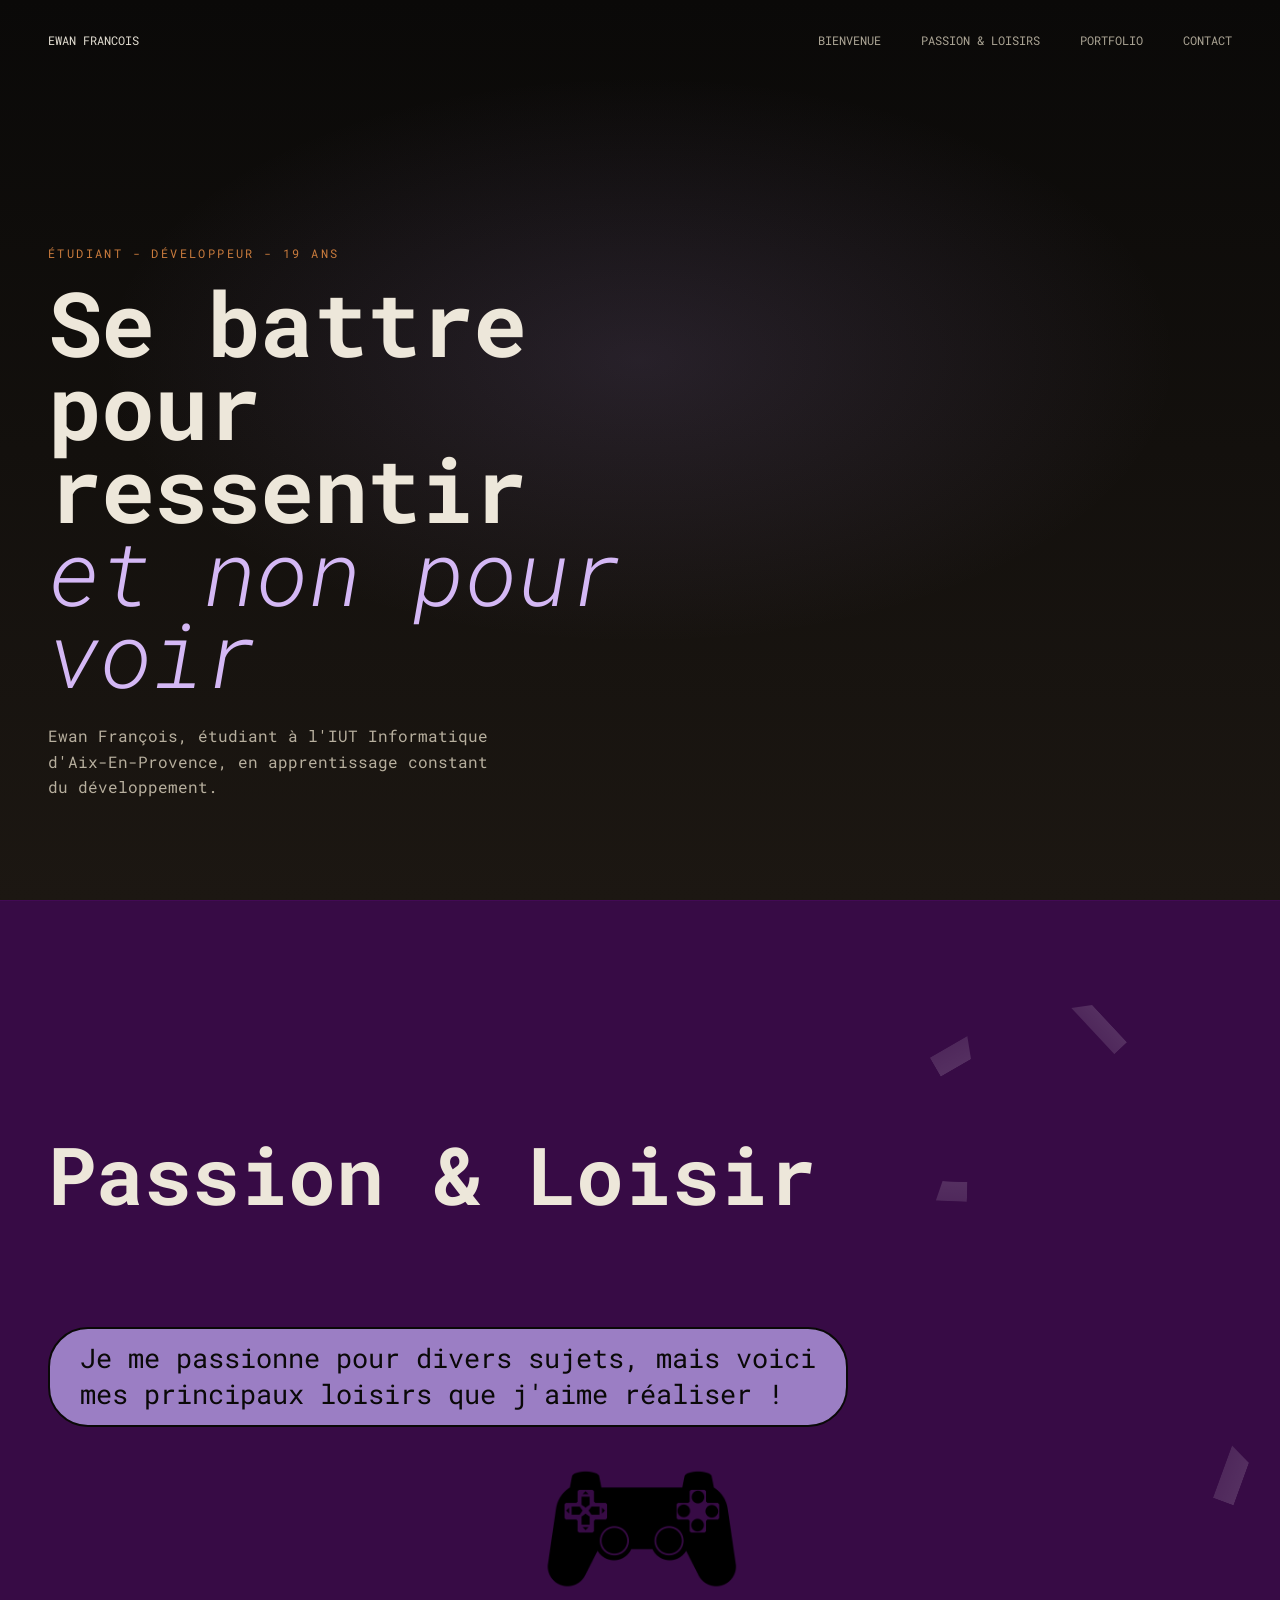
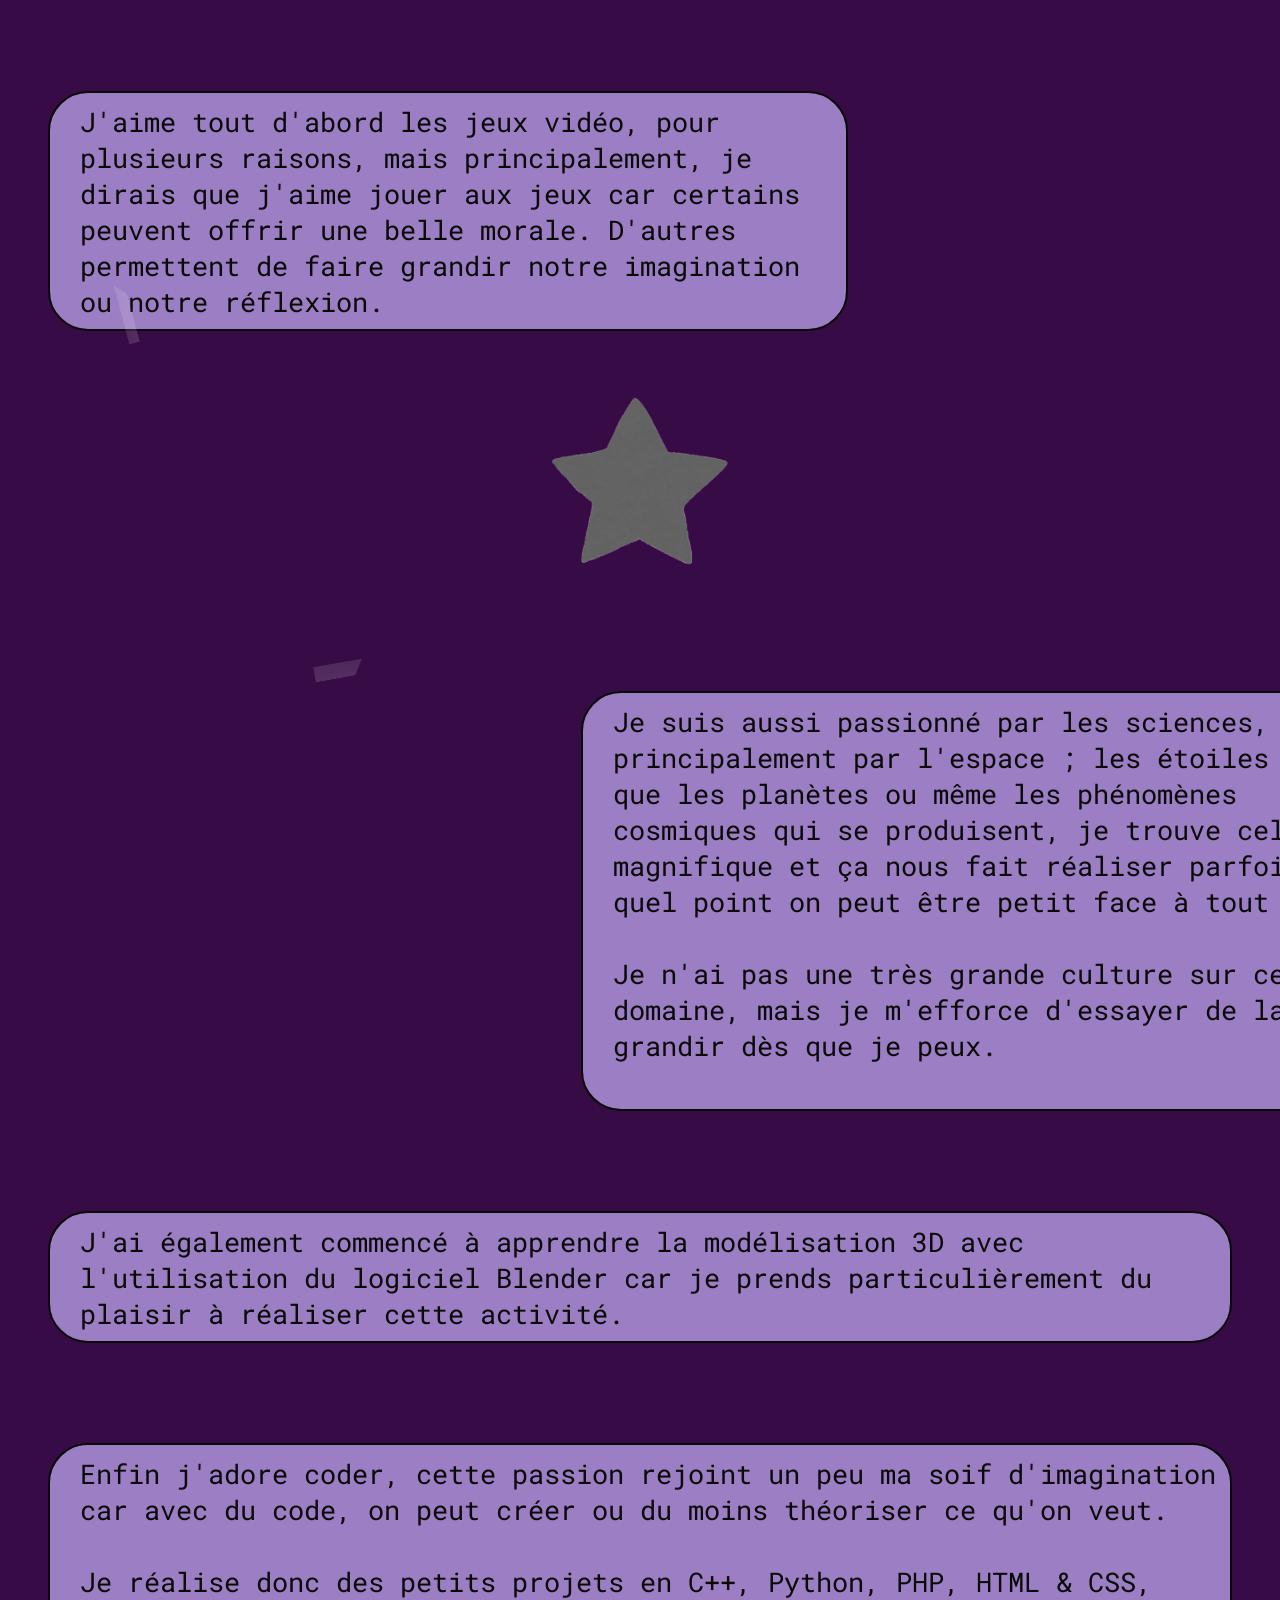
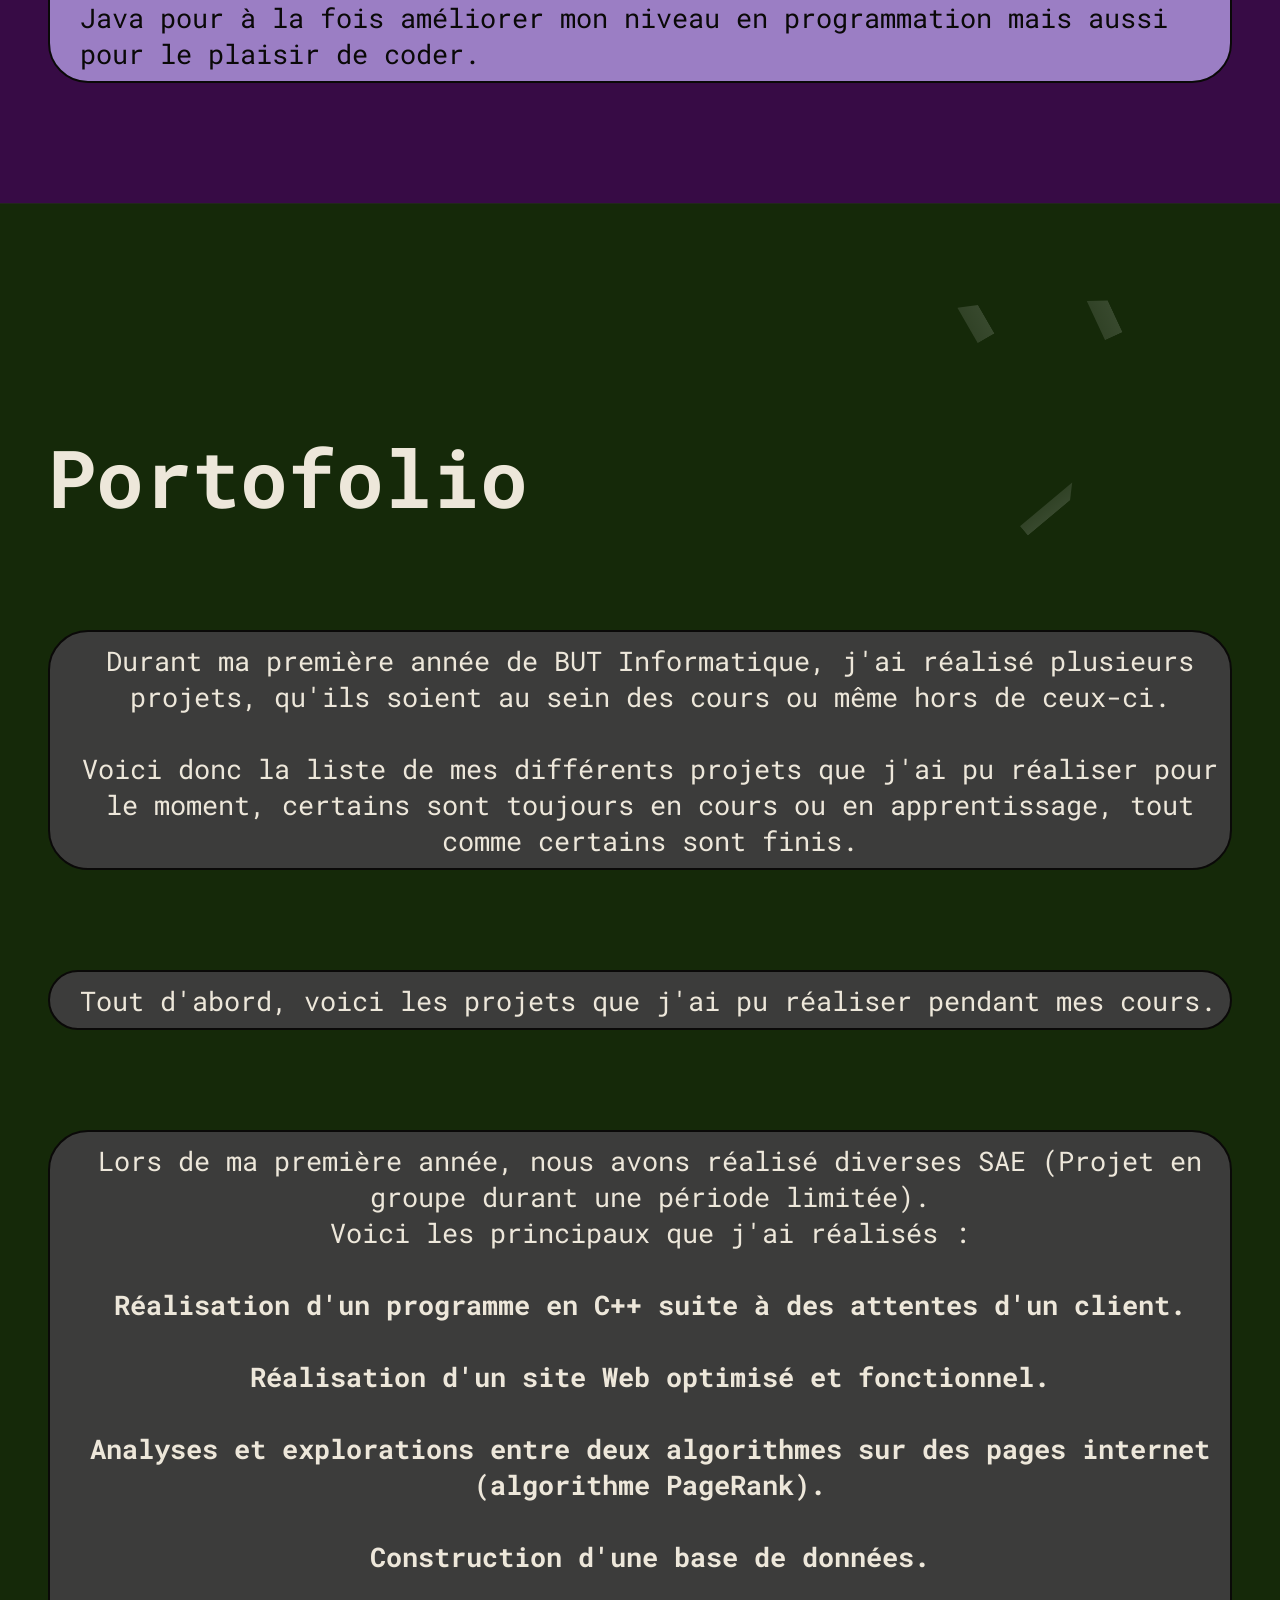
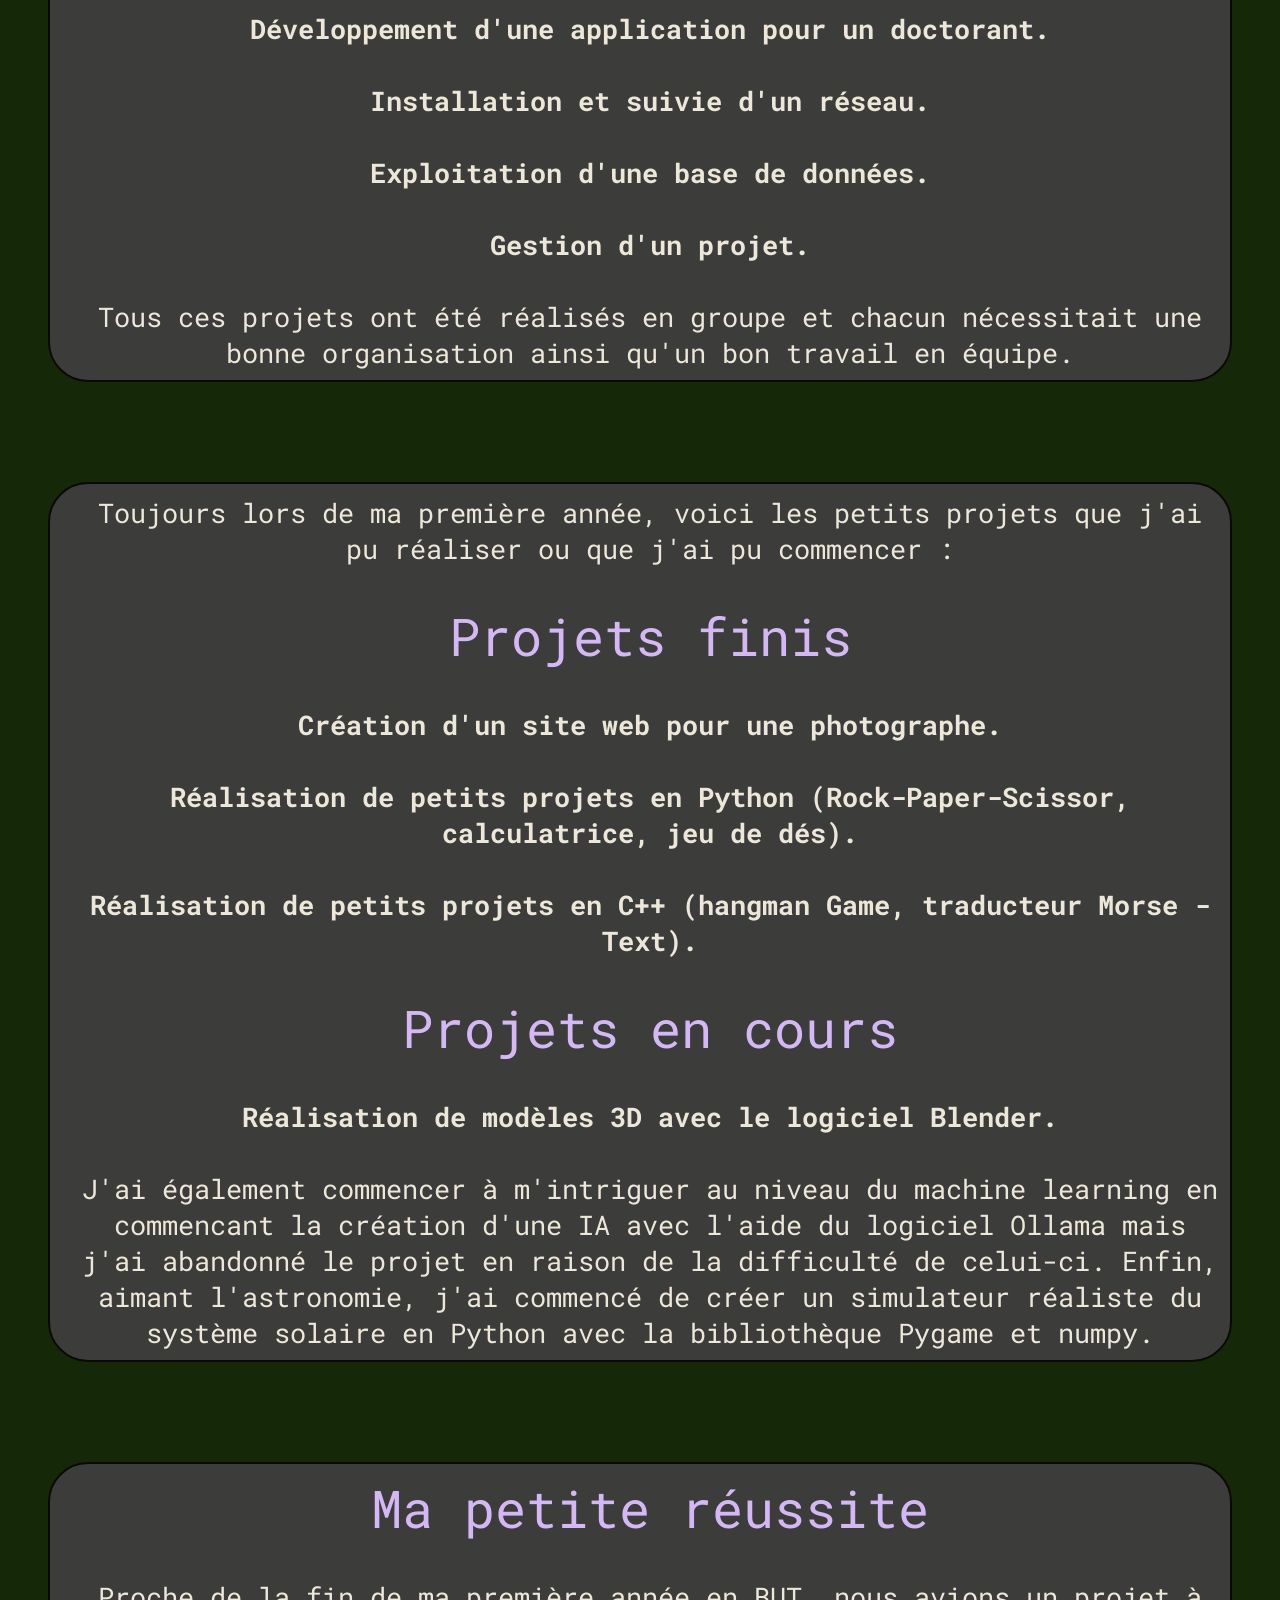
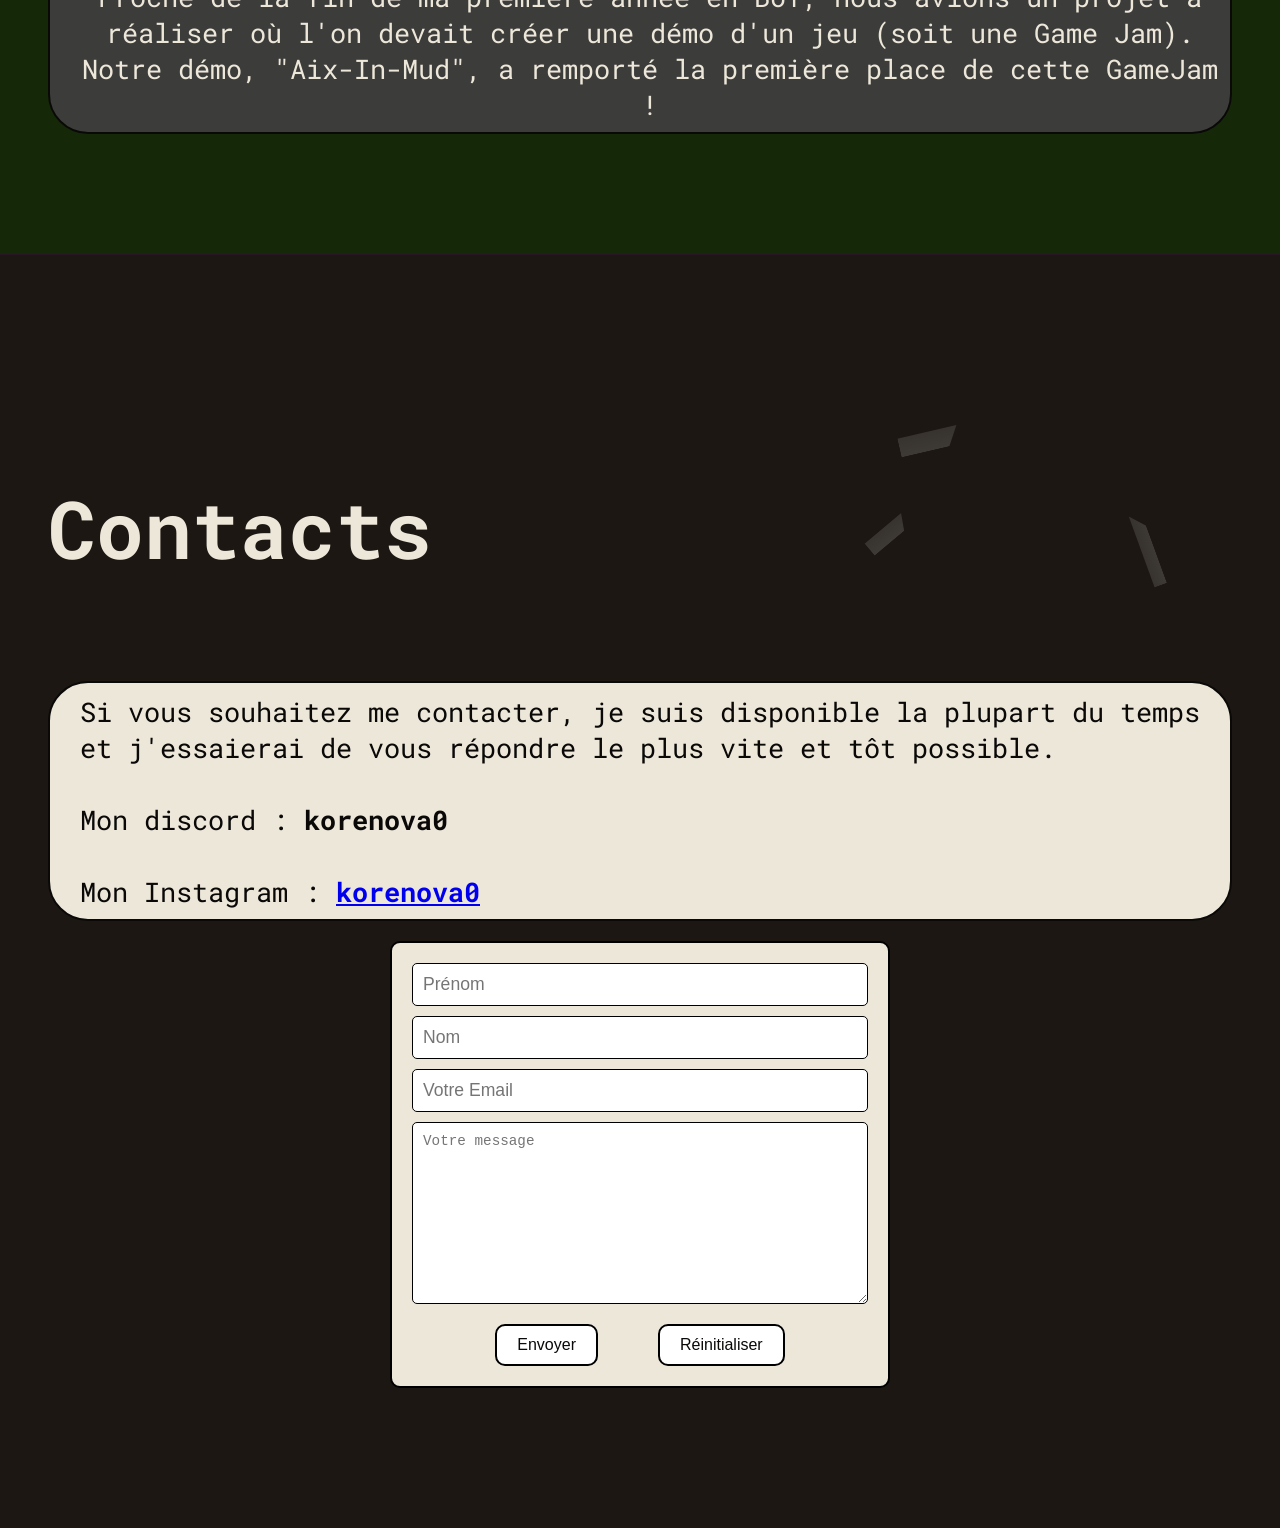
==== index.html @ 74111f4f "Revise project technologies and ongoing projects Updated project descriptions to include C++ and PHP" ====
<!DOCTYPE html>
<html lang="fr">
    <head>
        <title>Le Corbeau Pointu - Informaticien Ewan FRANCOIS</title>
        <meta charset="UTF-8">
        <meta name="viewport" content="width=device-width, initial-scale=1.0">
        <meta name="author" content="FRANCOIS Ewan">

        <meta name="description" content="Portfolio d'Ewan François, étudiant en BUT Informatique à l'IUT d'Aix-en-Provence.">
        <meta name="keywords" content="Ewan François, Corbeau Pointu, développeur, informaticien, portfolio, BUT Informatique, Aix-en-Provence">

        <meta property="og:title" content="Le Corbeau Pointu - Ewan François, Informaticien">
        <meta property="og:description" content="Portfolio d'Ewan François, étudiant développeur en BUT Informatique.">
        <meta property="og:type" content="website">
        <meta property="og:url" content="https://ewanfrancois.github.io/Le-Corbeau-Pointu-informaticien/">
        
        <link rel="stylesheet" href="./css/style.css">
        <script src="./js/script.js" defer></script>
        <link rel="preconnect" href="https://fonts.googleapis.com">
        <link rel="preconnect" href="https://fonts.gstatic.com" crossorigin>
        <link href="https://fonts.googleapis.com/css2?family=Roboto+Mono:ital,wght@0,100..700;1,100..700&display=swap" rel="stylesheet">
        <link rel="icon" type="image/png" sizes="96x96" href="IMAGES/logo.png">
    </head>
    <body>
        <nav>
            <span class="nom">Ewan Francois</span>
            
            <ul>
                <li><a href="#Bienvenue">Bienvenue</a></li>
                <li><a href="#Passion">Passion &amp; Loisirs</a></li>
                <li><a href="#Portofolio">Portfolio</a></li>
                <li><a href="#Contact">Contact</a></li>
            </ul>
        </nav>

        <div id="Bienvenue"></div>
        
        <section class="presentation">
            
            <p class="prenom-presentation">
                Étudiant - Développeur - 19 ans
            </p>

            <h1 class="display">Se battre pour ressentir <br><em>et non pour voir</em><br></h1>
            
            <p class="prenom-presentation-sub">
                Ewan François, étudiant à l'IUT Informatique d'Aix-En-Provence, en apprentissage constant du développement.
            </p>

        </section>

        <section class="section-passion">
            <div id="Passion"></div>

            <h1 class="sous-titre"> Passion & Loisir </h1>

            <div class="shard-v2 s1"></div>
            <div class="shard-v2 s2"></div>
            <div class="shard-v2 s3"></div>
            <div class="shard-v2 s4"></div>

            <div>
                <div class="blocText b1">
                    <div class="zone-text">
                        <p>
                            Je me passionne pour divers sujets, mais voici mes principaux loisirs que j'aime réaliser !
                        </p>
                    </div>
                </div>

                <img src="IMAGES/IMAGE-MANETTE-PASSION.png" alt="Manette" class="image i1">

                <div class="blocText b2">
                    <div class="zone-text">
                        <p>
                            J'aime tout d'abord les jeux vidéo, pour plusieurs raisons, mais principalement, je dirais que j'aime jouer aux jeux car certains peuvent offrir une belle morale.
                    
                            D'autres permettent de faire grandir notre imagination ou notre réflexion.
                        </p>
                    </div>
                </div>

                <div class="shard-v2 s5"></div>

                <img src="IMAGES/IMAGE-PASSION-LOISIR.png" alt="Star" class="image i2">

                <div class="shard-v2 s6"></div>

                <div class="blocText b3">
                    <div class="zone-text">
                        <p>
                            Je suis aussi passionné par les sciences, mais principalement par l'espace ; les étoiles ainsi que les planètes ou même les phénomènes cosmiques qui se produisent, je trouve cela magnifique et ça nous fait réaliser parfois à quel point on peut être petit face à tout cela.
                        
                            <br><br>

                            Je n'ai pas une très grande culture sur ce domaine, mais je m'efforce d'essayer de la grandir dès que je peux.
                        </p>
                    </div>
                </div>

                <div class="blocText b4">
                    <div class="zone-text">
                        <p>
                            J'ai également commencé à apprendre la modélisation 3D avec l'utilisation du logiciel Blender car je prends particulièrement du plaisir à réaliser cette activité.
                        </p>
                    </div>
                </div>

                <div class="blocText b5">
                    <div class="zone-text">
                        <p>
                            Enfin j'adore coder, cette passion rejoint un peu ma soif d'imagination car avec du code, on peut créer ou du moins théoriser ce qu'on veut. 
                        
                            <br><br>

                            Je réalise donc des petits projets en C++, Python, PHP, HTML & CSS, Java pour à la fois améliorer mon niveau en programmation mais aussi pour le plaisir de coder.
                        </p>
                    </div>
                </div>

            </div>

        </section> 
        
        <section class="section-portofolio">

            <div id="Portofolio"></div>
            <h1 class="sous-titre"> Portofolio </h1>

             <div class="shard-v2 s7"></div>
             <div class="shard-v2 s8"></div>
             <div class="shard-v2 s9"></div>

             <div class="blocTextPortofolio b6">
                <div class="zone-text-portofolio">
                    <p>
                        Durant ma première année de BUT Informatique, j'ai réalisé plusieurs projets, qu'ils soient au sein des cours ou même hors de ceux-ci.

                        <br><br>

                        Voici donc la liste de mes différents projets que j'ai pu réaliser pour le moment, certains sont toujours en cours ou en apprentissage, tout comme certains sont finis.
                    </p>
                </div>
             </div>

             <div class="blocTextPortofolio b7">
                <div class="zone-text-portofolio">
                    <p>
                        Tout d'abord, voici les projets que j'ai pu réaliser pendant mes cours.
                    </p>
                </div>
             </div>

             <div class="blocTextPortofolio b8">
                <div class="zone-text-portofolio">
                    <p>
                        Lors de ma première année, nous avons réalisé diverses SAE (Projet en groupe durant une période limitée). <br> Voici les principaux que j'ai réalisés :
                
                        <br><br>

                        <span class="bold">Réalisation d'un programme en C++ suite à des attentes d'un client.</span>

                        <br><br>

                        <span class="bold">Réalisation d'un site Web optimisé et fonctionnel.</span>

                        <br><br>

                        <span class="bold">Analyses et explorations entre deux algorithmes sur des pages internet (algorithme PageRank).</span>

                        <br><br>

                        <span class="bold">Construction d'une base de données.</span>

                        <br><br>

                        <span class="bold">Développement d'une application pour un doctorant.</span>

                        <br><br>

                        <span class="bold">Installation et suivie d'un réseau.</span>

                        <br><br>

                        <span class="bold">Exploitation d'une base de données.</span>

                        <br><br>

                        <span class="bold">Gestion d'un projet.</span>

                        <br><br>

                    
                        Tous ces projets ont été réalisés en groupe et chacun nécessitait une bonne organisation ainsi qu'un bon travail en équipe.
                    </p>
                </div>
             </div>

             <div class="blocTextPortofolio b9">
                <div class="zone-text-portofolio">
                    <p>
                        Toujours lors de ma première année, voici les petits projets que j'ai pu réaliser ou que j'ai pu commencer :
                    
                    
                        <br><br>

                        <span class="zone-mini-titre">Projets finis</span>
                        
                        <br><br>

                        <span class="bold">Création d'un site web pour une photographe.</span>

                        <br><br>

                        <span class="bold">Réalisation de petits projets en Python (Rock-Paper-Scissor, calculatrice, jeu de dés).</span>

                        <br><br>

                        <span class="bold">Réalisation de petits projets en C++ (hangman Game, traducteur Morse - Text).</span>

                        <br><br>
                        

                        <span class="zone-mini-titre">Projets en cours</span>
                    
                        <br><br>

                        <span class="bold">Réalisation de modèles 3D avec le logiciel Blender.</span>

                        <br><br>

                        J'ai également commencer à m'intriguer au niveau du machine learning en commencant la création d'une IA avec l'aide du logiciel Ollama mais j'ai abandonné le projet en raison de la 
                        difficulté de celui-ci.

                        Enfin, aimant l'astronomie, j'ai commencé de créer un simulateur réaliste du système solaire en Python avec la bibliothèque Pygame et numpy.
                    </p>
                </div>
            </div>

            <div class="blocTextPortofolio b10">
                <div class="zone-text-portofolio">
                    <p>
                        <span class="zone-mini-titre">Ma petite réussite</span>

                        <br><br>

                        Proche de la fin de ma première année en BUT, nous avions un projet à réaliser où l'on devait créer une démo d'un jeu (soit une Game Jam).
                        
                        <br>

                        Notre démo, "Aix-In-Mud", a remporté la première place de cette GameJam !
                        
                    </p>
                    </div>
                </div>

        </section>

        <section class="section-contact">
            
            <div id="Contact"></div>

            <h1 class="sous-titre"> Contacts </h1>
            
            <div class="shard-v2 s10"></div>
            <div class="shard-v2 s11"></div>
            <div class="shard-v2 s12"></div>

            <div class="blocTextContact">
                <div class="zone-text">
                    <p>
                        Si vous souhaitez me contacter, je suis disponible la plupart du temps et j'essaierai de vous répondre le plus vite et tôt possible.

                        <br><br>

                        Mon discord : <span class="bold linkDS">korenova0</span>

                        <br><br>

                        Mon Instagram : <span class="bold"><a href="https://www.instagram.com/rolgndar0/?hl=en" target="_blank" class="linkIG">korenova0</a></span>
                    </p>
                </div>
            </div>

            <div class="formulaire">
                <form method="POST" action="https://formsubmit.co/ewan.francois299@gmail.com" class="contact-form">
                    <input type="text" name="prenom" placeholder="Prénom" class="contact-input" required>
                    <input type="text" name="nom" placeholder="Nom" class="contact-input" required>
                    <input type="email" name="email" placeholder="Votre Email" class="contact-input" required>
                    <textarea name="message" rows="10" cols="10" placeholder="Votre message" class="contact-input" required></textarea>
                
                    <div class="zone-bouton">
                        <button type="submit" class="bouton-formulaire">Envoyer</button>
                        <button type="reset" class="bouton-formulaire">Réinitialiser</button>
                    </div>
                </form>
            </div>

        </section>

    </body>
</html>
---- css/style.css ----
:root{
    --void: #0a0908;
    --stone: #1c1712;
    --stone-2: #251e17;
    --bone: #ede7da;
    --bone-dim: #b7af9e;
    --amethyst: #9b7ec4;
    --amethyst-glow: #d4b8f5;
    --ember: #c97b3d;
    --dark-gray: #3c3c3b; 
}

* {
    margin: 0;
    padding: 0;
    box-sizing: border-box;
}

html {
    scroll-behavior: smooth;
}

body {
    background: var(--void);
    color: var(--bone);
    font-family: 'Roboto Mono', monospace;
    overflow-x: hidden;
}

.grain {
    position: fixed;
    inset: 0;
    pointer-events: none;
    z-index: 50;
    opacity: 0.05;
    mix-blend-mode: overlay;
}

nav {
    position: fixed;
    top: 0;
    left: 0;
    right: 0;
    z-index: 40;
    display: flex;
    justify-content: center;
    align-items: center;
    padding: 32px 48px;
    font-family: 'Roboto Mono', monospace;
    font-size: 12px;
    letter-spacing: 0.18;
    text-transform: uppercase;
    color: var(--bone-dim);
    mix-blend-mode: difference;
}

nav .nom {
    color:var(--bone);
    margin-right: auto;
}

nav ul {
    list-style: none;
    display:flex; 
    gap: 40px;
}

nav a {
    display: inline-block;
    color: var(--bone-dim);
    text-decoration: none;
    transition: color 0.3s ease, transform 0.3s ease;
}

nav a:hover {
    color: var(--amethyst-glow);
    transform: scale(1.1);
}

/* --- PAGE ACCUEIL --- */

.presentation {
    position: relative;
    height: 100vh;
    display: flex;
    flex-direction: column;
    justify-content: flex-end;
    padding: 0 48px 100px;
    background: radial-gradient(ellipse 60% 45% at 50% 40%, rgba(155,126,196,0.16), transparent 70%), linear-gradient(180deg, var(--void) 0%, var(--stone) 100%);
    overflow:hidden;
}

.shard-v2 {
    position: absolute;
    background: linear-gradient(-88deg, rgba(255, 255, 255, 0.5), rgba(255, 255, 255, 0.05));
    clip-path: polygon(100% 50%, 78% 38%, 78% 100%, 100% 100%);
    
}

.shard-v2.s1 {
    width: 100px; 
    height: 70px;
    top: 80px;
    left: 70%;  
    opacity: 0.3; 
    transform: rotate(60deg);
    animation: rotation 25s infinite;
}

.shard-v2.s2 {
    width: 79px; 
    height: 102px;
    top: 80px;
    left: 80%;  
    opacity: 0.3; 
    transform: rotate(-43deg);
    animation: rotation 27s infinite;
}

.shard-v2.s3 {
    width: 90px; 
    height: 50px;
    top: 300px;
    left: 70%;  
    opacity: 0.3; 
    transform: rotate(-88deg);
    animation: rotation 29s infinite;
}

.shard-v2.s4 {
    width: 100px; 
    height: 90px;
    top: 500px;
    left: 90%;  
    opacity: 0.3; 
    transform: rotate(20deg);
    animation: rotation 30s infinite;
}

.shard-v2.s5 {
    width: 50px;
    height: 99px;
    top: 950px;
    right: 90%;
    opacity: 0.3;
    transform: rotate(-15deg);
    animation: rotation 30s infinite;
}

.shard-v2.s6 {
    width: 70px;
    height: 80px;
    top: 1300px;
    right: 70%;
    opacity: 0.3;
    transform: rotate(80deg);
    animation: rotation 30s infinite;
}

.shard-v2.s7 {
    width: 88px;
    height: 70px;
    top: 80px;
    left: 80%;
    opacity: 0.3;
    transform: rotate(-25deg);
    animation: rotation 30s infinite;
}

.shard-v2.s8 {
    width: 88px;
    height: 66px;
    top: 90px;
    left: 70%;
    opacity: 0.3;
    transform: rotate(-30deg);
    animation: rotation 20s infinite;
}

.shard-v2.s9 {
    width: 56px;
    height: 110px;
    top: 220px;
    left: 80%;
    opacity: 0.3;
    transform: rotate(50deg);
    animation: rotation 30s infinite;
}

.shard-v2.s10 {
    width: 87px;
    height: 98px;
    top: 100px;
    left: 70%;
    opacity: 0.3;
    transform: rotate(77deg);
    animation: rotation 30s infinite;
}

.shard-v2.s11 {
    width: 60px;
    height: 122px;
    top: 220px;
    left: 85%;
    opacity: 0.3;
    transform: rotate(-20deg);
    animation: rotation 30s infinite;
}

.shard-v2.s12 {
    width: 72px;
    height: 77px;
    top: 210px;
    left: 66%;
    opacity: 0.3;
    transform: rotate(50deg);
    animation: rotation 30s infinite;
}

.prenom-presentation {
    position: relative;
    z-index: 2;
    font-family: 'Roboto Mono', monospace;
    font-size:12px;
    letter-spacing: 0.2em;
    text-transform: uppercase;
    color: var(--ember);
    margin-bottom: 20px;
}

h1.display {
    position: relative;
    z-index: 2;
    font-size: clamp(56px, 8vw, 90px);
    line-height: 0.92;
    letter-spacing: -0.01em;
    color: var(--bone);
    max-width: 700px;
}

h1.display em {
    font-style: italic;
    font-weight: 300;
    color: var(--amethyst-glow);
}

h1.sous-titre {
    position: relative;
    z-index: 2;
    font-size:clamp(46px, 9vw, 80px);
    margin-top: 100px;
    color: var(--bone)
}

.prenom-presentation-sub {
    position: relative;
    z-index: 2;
    margin-top: 28px;
    max-width: 440px;
    font-size: 16px;
    line-height: 1.6;
    color: var(--bone-dim);
}

.section-passion {
    position: relative;
    padding: 120px 48px;
    background: var(--stone);
    background: rgba(188, 19, 255, 0.247);
    border-top: 1px solid rgba(188, 19, 255, 0.08);
    overflow: hidden;
}

.section-portofolio {
    position: relative;
    padding: 120px 48px;
    background: var(--stone);
    background: rgba(53, 137, 14, 0.247);
    border-top: 1px solid rgba(188, 19, 255, 0.08);
    overflow: hidden;
}

.section-contact {
    position: relative;
    padding: 120px 48px;
    background: var(--stone);
    border-top: 1px solid rgba(188, 19, 255, 0.08);
    overflow: hidden;
}

.blocTextPortofolio {
    margin-top: 100px;
    background-color: var(--dark-gray);
    border-radius: 40px;
    border: 2px solid var(--void);
    opacity: 0;
    transition: 1s ease;
}

.blocTextContact {
    margin-top: 100px;
    background-color: var(--bone);
    border-radius: 40px;
    border: 2px solid var(--void);
    opacity: 0;
    transition: 1s ease;
}


.blocText {
    margin-top: 100px;
    background-color: var(--amethyst);
    border-radius: 40px;
    border: 2px solid var(--void);
    opacity: 0;
    transition: 1s ease;
}

.blocText.b1 {
    margin-top: 100px;
    width: 800px;
    height: 100px;
    background-color: var(--amethyst);
    border-radius: 40px;
    border: 2px solid var(--void);
    opacity: 0;
    transition: 1s ease;
}

.blocText.b2 {
    margin-top: 100px;
    width: 800px;
    height: 240px;
    background-color: var(--amethyst);
    border-radius: 40px;
    border: 2px solid var(--void);
    opacity: 0;
    transition: 1s ease;
}

.blocText.b3 {
    position: relative;
    margin-top: 100px;
    width: 800px;
    height: 420px;
    left: 45%;
}

.blocText.b6 {
    position: relative;
    align-items: center;
    justify-content: center;
}

.zone-text {
    display: flex;
    align-items: center;
    justify-content: center;
    padding-top: 10px;
    padding-bottom: 10px;
    padding-right: 10px;
    padding-left: 30px;
    font-size: 1.7em;
    color: var(--void);
}

.zone-mini-titre {
    font-size: 1.9em;
    color: var(--amethyst-glow)
}

.zone-text-portofolio {
    display: flex;
    align-items: center;
    text-align: center;
    padding-top: 10px;
    padding-bottom: 10px;
    padding-right: 10px;
    padding-left: 30px;
    font-size: 1.7em;
    color: var(--bone);
}

.image {
    opacity: 0;
    transition: 1s ease;
}

.image.i1 {
    display: block;
    width: 220px;
    height: auto;
    margin: 40px auto;
    opacity: 0;
    transition: 1s ease;
}

.image.i2 {
    display: block;
    width: 220px;
    height: auto;
    margin: 40px auto;
    opacity: 0;
    transition: 1s ease;
}

.bold {
    font-weight: bold;
}

/* FORMULAIRE */

.formulaire {
    display: flex;
    justify-content: center;
    margin-top: 20px;
}

.contact-form {
    background-color: var(--bone);
    display: flex;
    flex-direction: column;
    gap: 10px;
    width: 500px;
    border: 2px solid black;
    border-radius: 10px;
    padding: 20px;
    margin-bottom: 20px;
}

.contact-input {
    padding: 10px;
    border: 1px solid black;
    border-radius: 5px;
    font-size: 1.1em;
}

.zone-bouton {
    display: flex;
    justify-content: center;
    margin-top: 10px;
    gap: 60px;
}

.bouton-formulaire {
    background-color: white;
    color: var(--void);
    border: 2px solid black;
    border-radius: 10px;
    padding: 10px 20px;
    font-size: 1em;
    cursor: pointer;
    transition: background-color 0.3s ease, transform 0.3s ease;
}

.bouton-formulaire:hover {
    background-color: var(--bone-dim);
    color: black;
    transform: scale(1.1);
}

/* ANIMATIONS */

.blocText.show {
    opacity: 1;
}

.blocTextPortofolio.show {
    opacity: 1;
}

.blocTextContact.show {
    opacity: 1;
}

.image.show {
    opacity: 1;
}

/* --- PARTIE TEL --- */

@media (max-width: 768px) {

    nav {
        padding: 16px 20px;
        flex-direction: column;
        align-items: flex-start;
        gap: 12px;
    }

    nav ul {
        gap: 20px;
        flex-wrap: wrap;
    }

    .presentation {
        padding: 0 24px 60px;
    }

    .section-passion,
    .section-portofolio,
    .section-contact {
        padding: 80px 20px;
    }

    .blocText,
    .blocText.b1,
    .blocText.b2,
    .blocText.b3,
    .blocTextPortofolio,
    .blocTextContact {
        width: 90%;
        max-width: 100%;
        height: auto;    
        left: auto;
        margin: 60px auto 0;
    }

    .zone-text,
    .zone-text-portofolio {
        font-size: 1.1em; 
        padding: 20px;
    }

    .zone-mini-titre {
        font-size: 1.3em;
    }

    .image.i1,
    .image.i2 {
        position: static;
        width: 60%;
        height: auto;
        margin: 20px auto;
        right: auto;
        left: auto;
    }

    .shard-v2 {
        display: none;
    }

    .contact-form {
        width: 90%;
        max-width: 500px;
    }

    h1.sous-titre {
        margin-top: 60px;
        font-size: clamp(32px, 8vw, 50px);
    }
}

@media (max-width: 480px) {
    .zone-bouton {
        flex-direction: column;
        gap: 16px;
    }

    .bouton-formulaire {
        width: 100%;
    }
}

@keyframes rotation {
    0% {
        rotate: 0deg;
    }
    50% {
        rotate: 90deg;
    }
    75% {
        rotate: 180deg;
    }
    90% {
        rotate: 240deg;
    }
    100% {
        rotate: 360deg;
    }
}
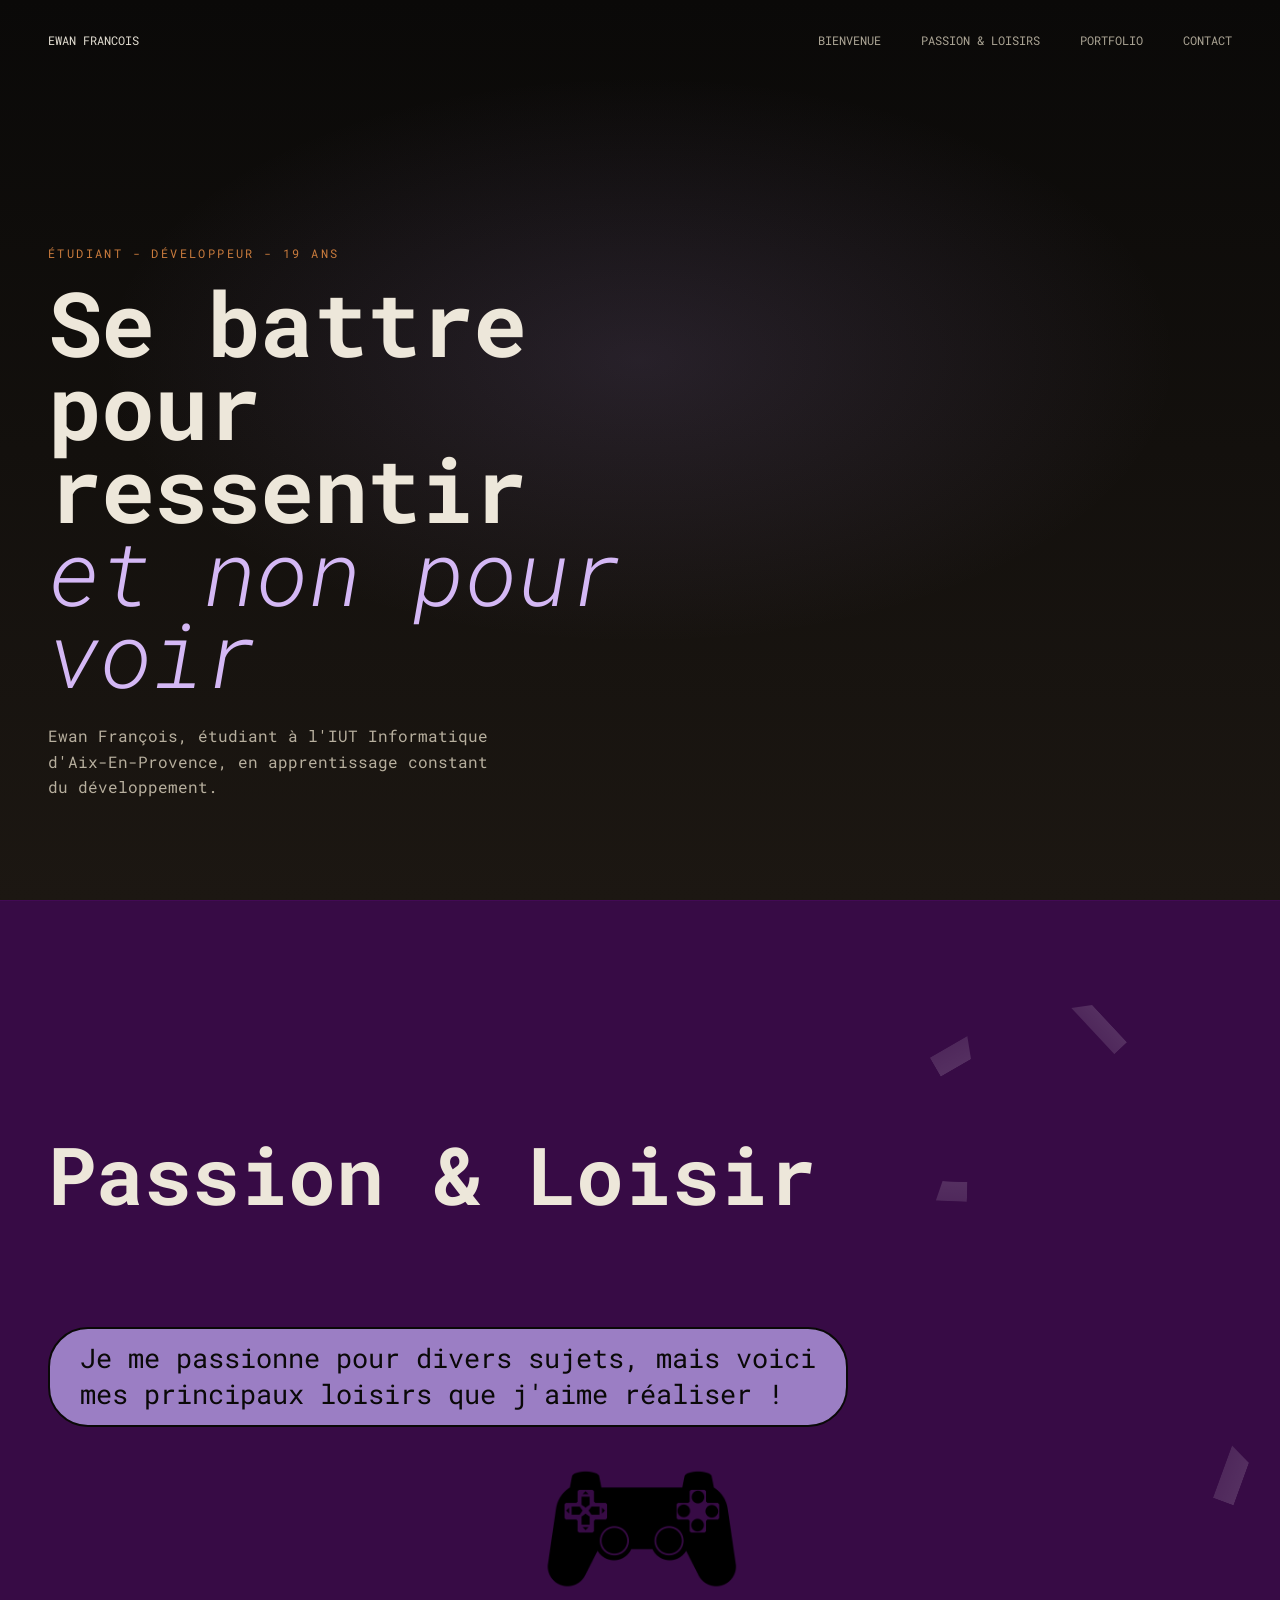
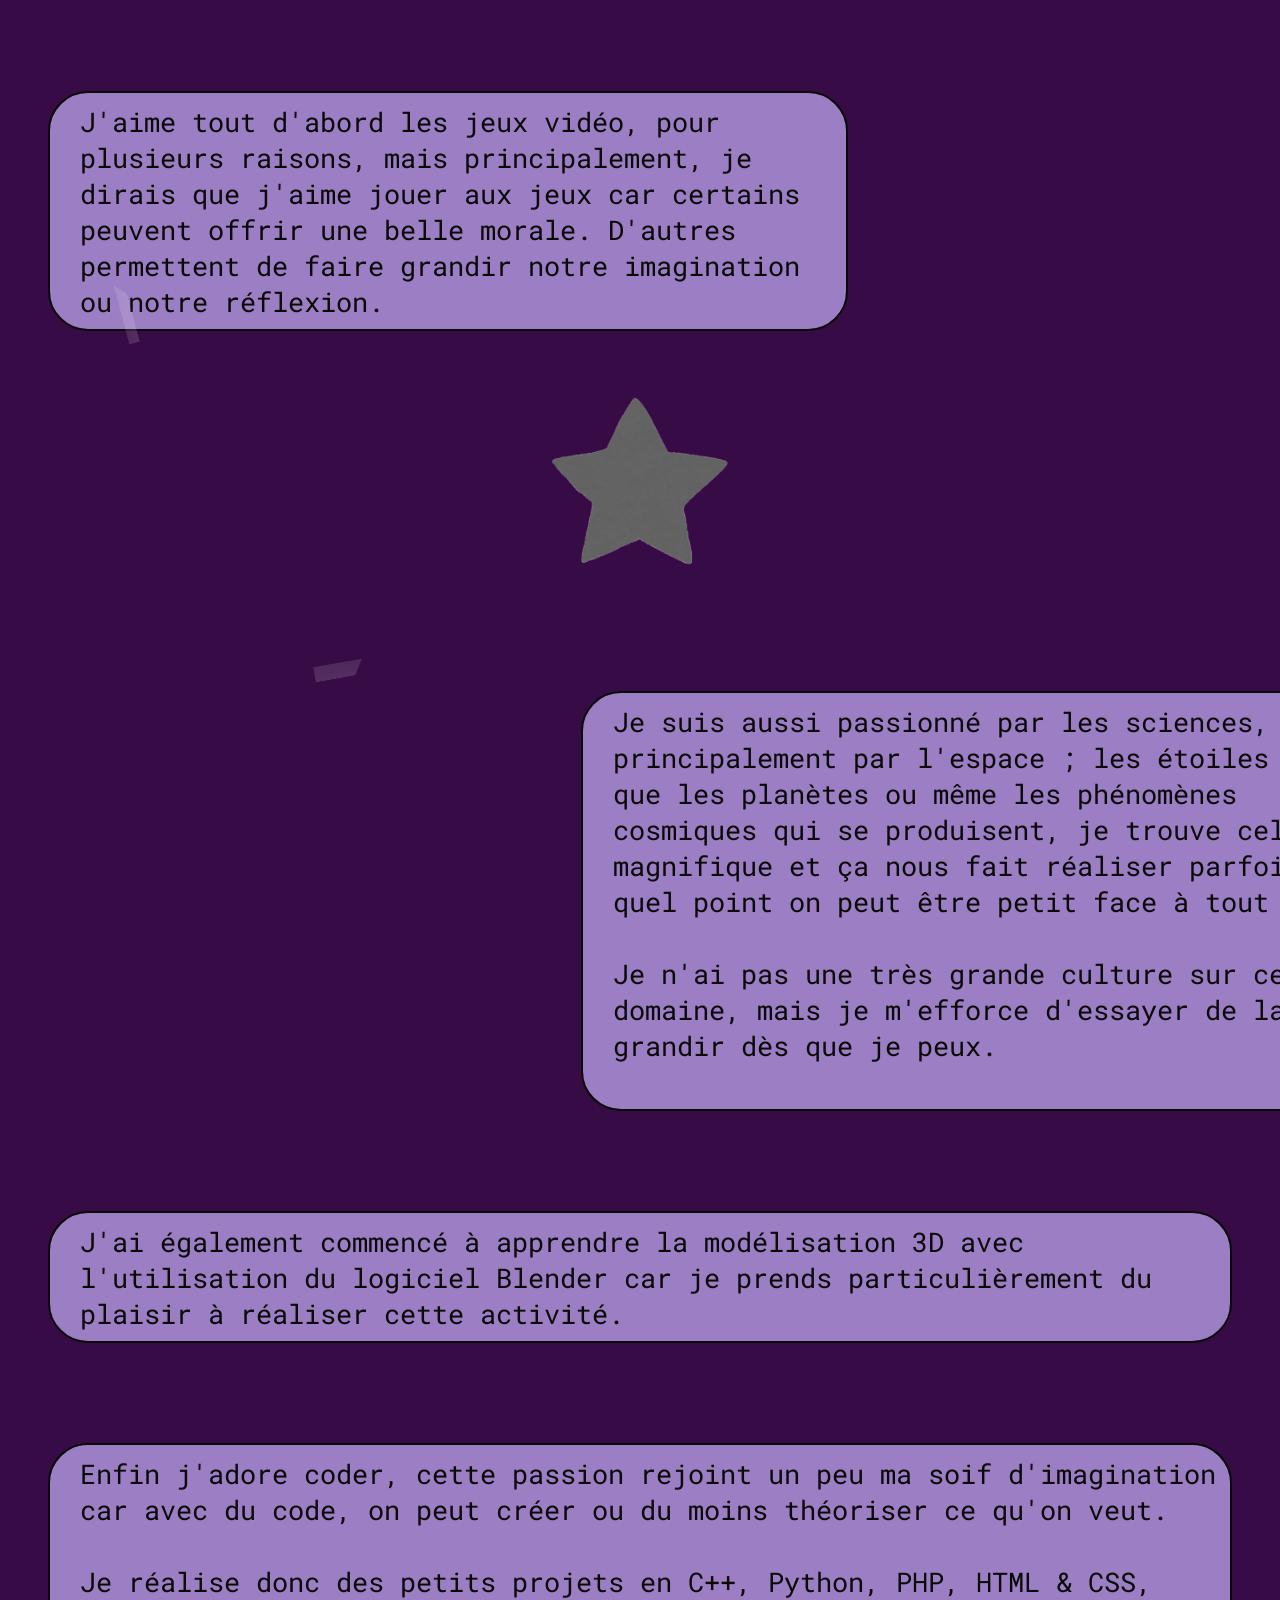
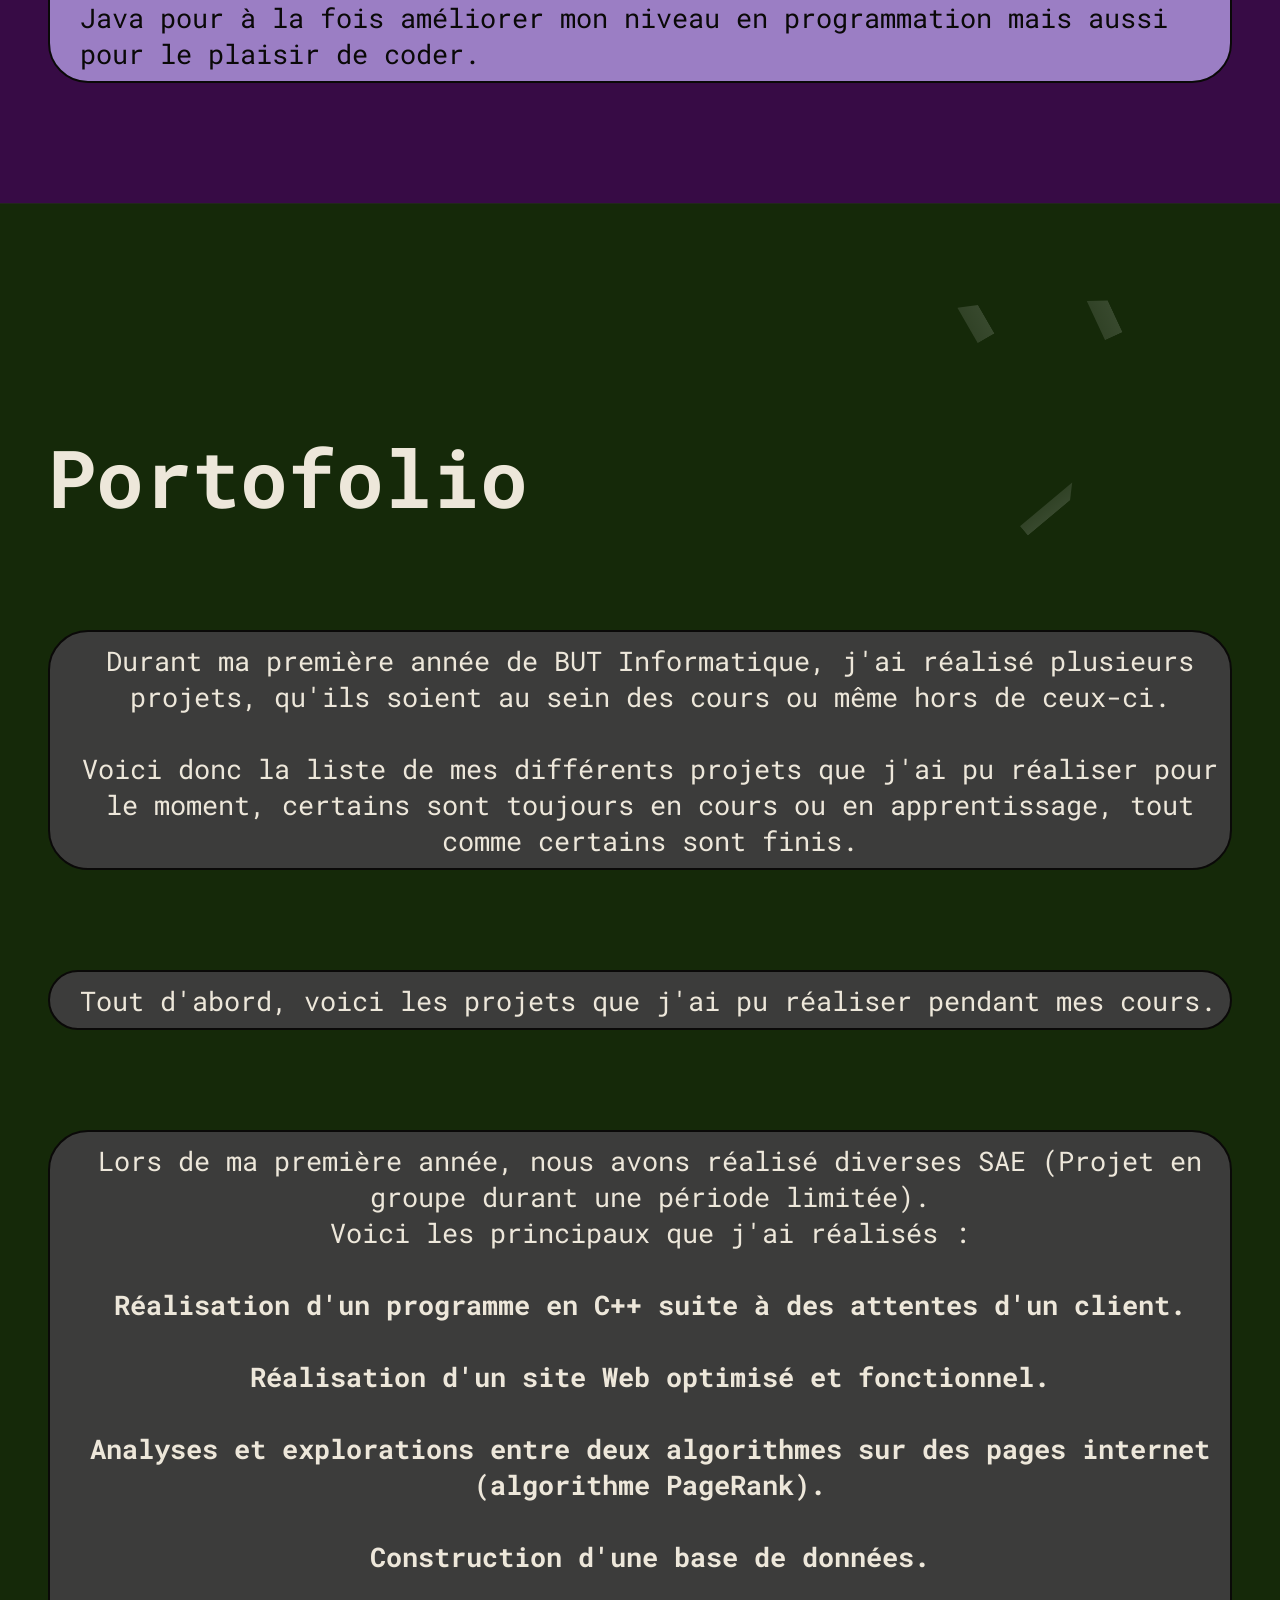
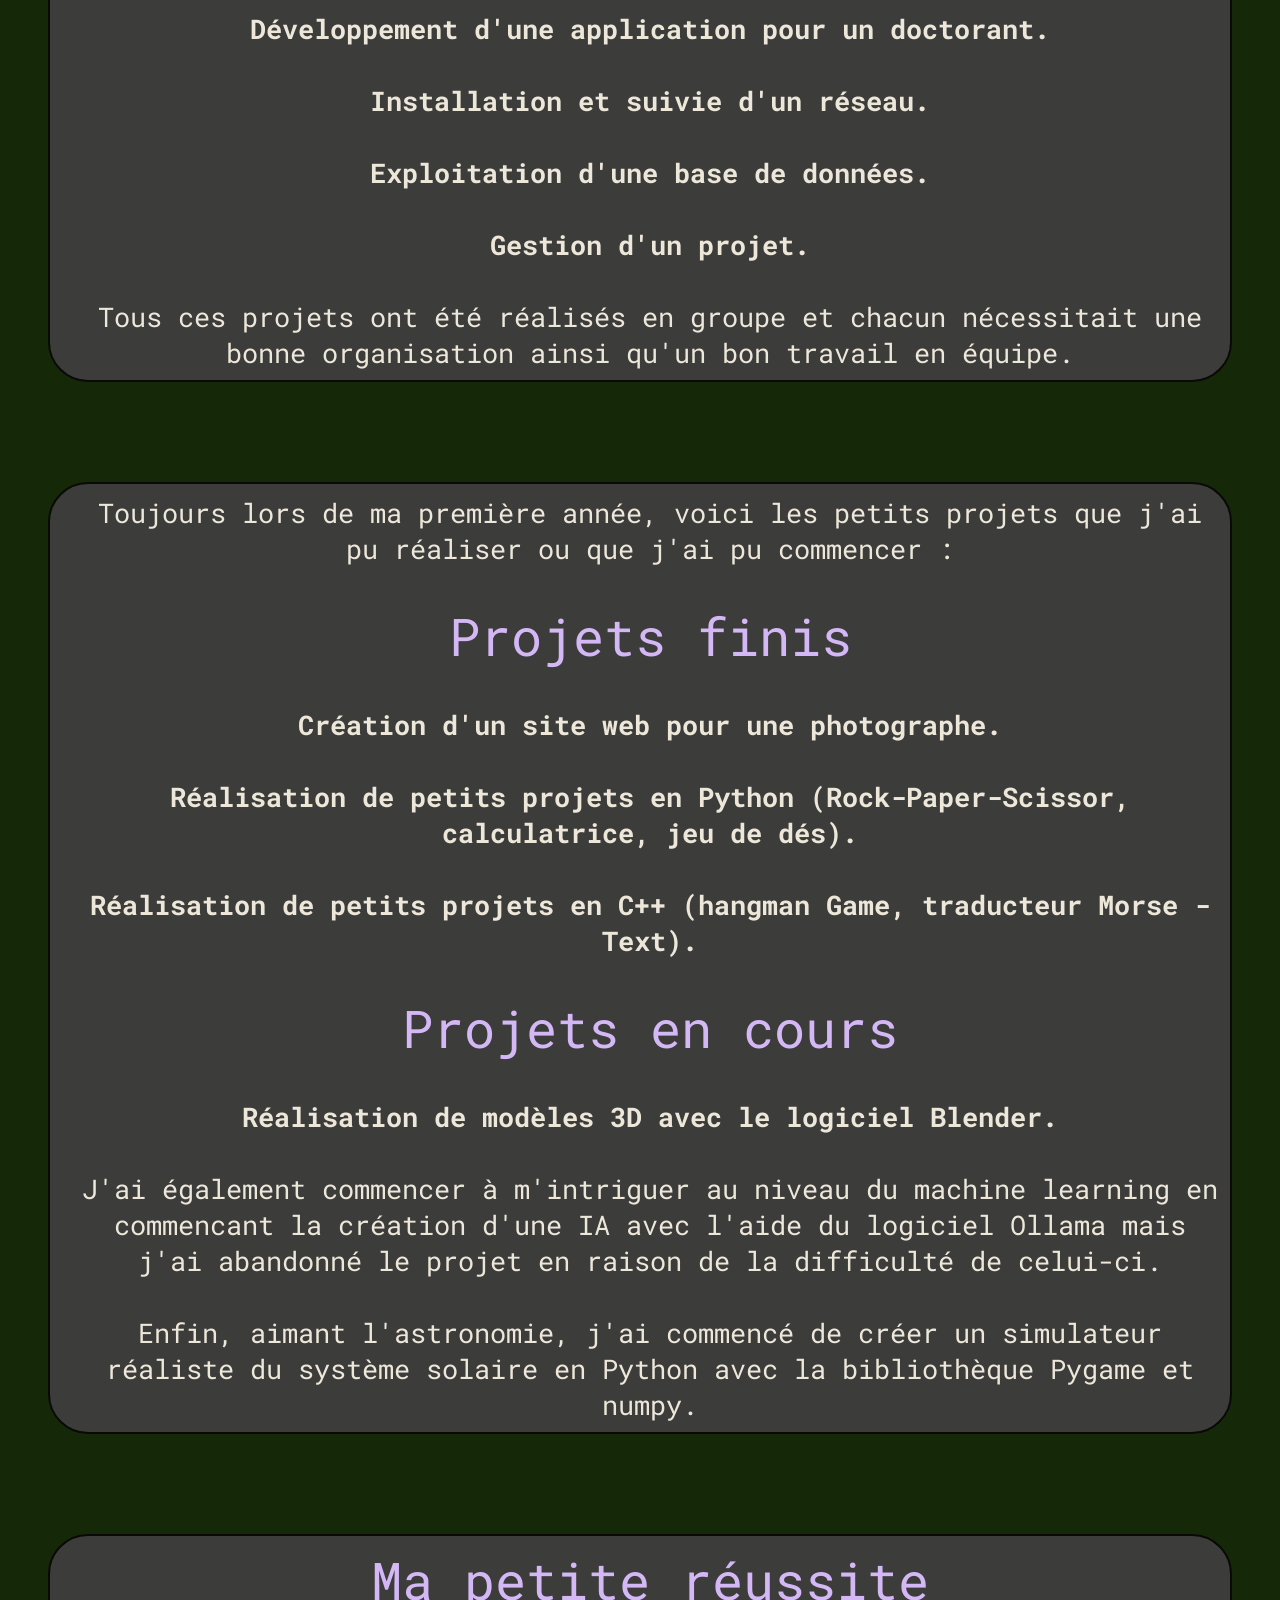
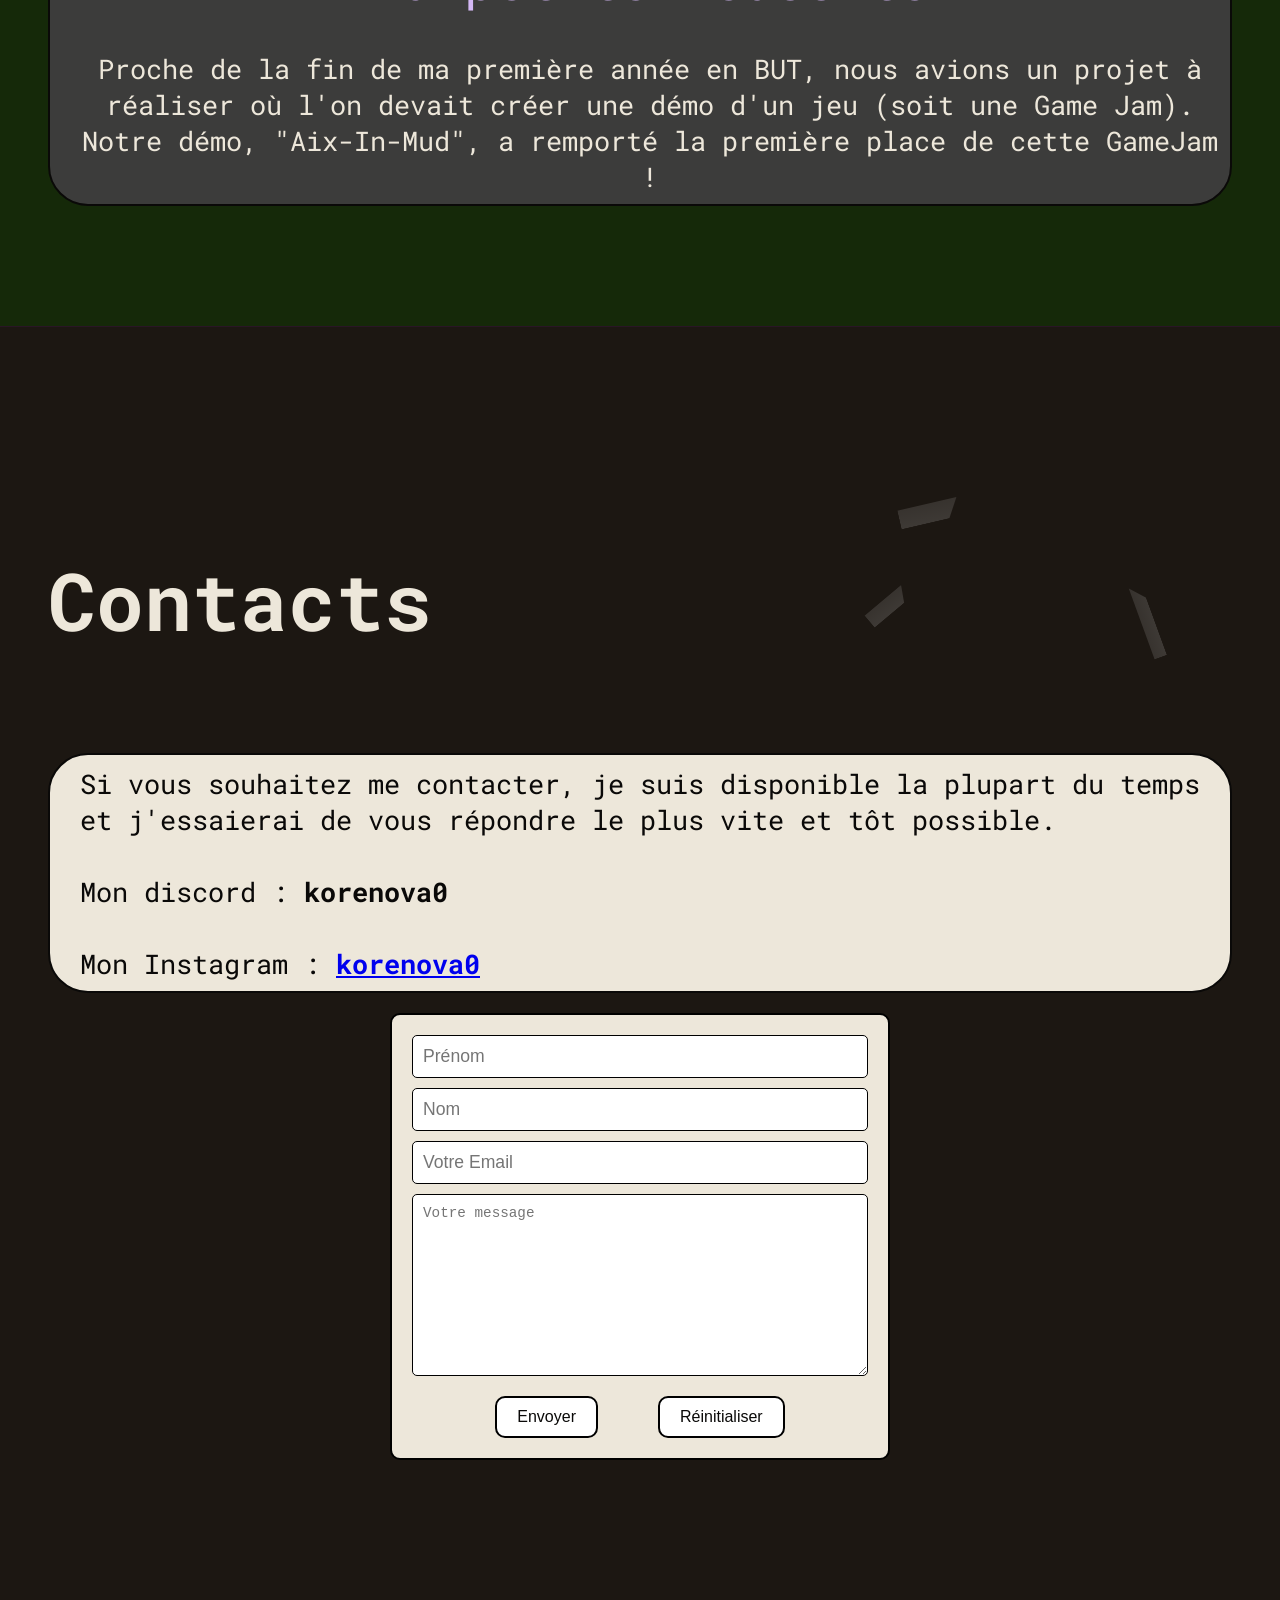
==== commit bea94970: "Add line breaks in index.html content" ====
--- a/index.html
+++ b/index.html
@@ -232,6 +232,8 @@
                         J'ai également commencer à m'intriguer au niveau du machine learning en commencant la création d'une IA avec l'aide du logiciel Ollama mais j'ai abandonné le projet en raison de la 
                         difficulté de celui-ci.
 
+                        <br><br>
+                        
                         Enfin, aimant l'astronomie, j'ai commencé de créer un simulateur réaliste du système solaire en Python avec la bibliothèque Pygame et numpy.
                     </p>
                 </div>
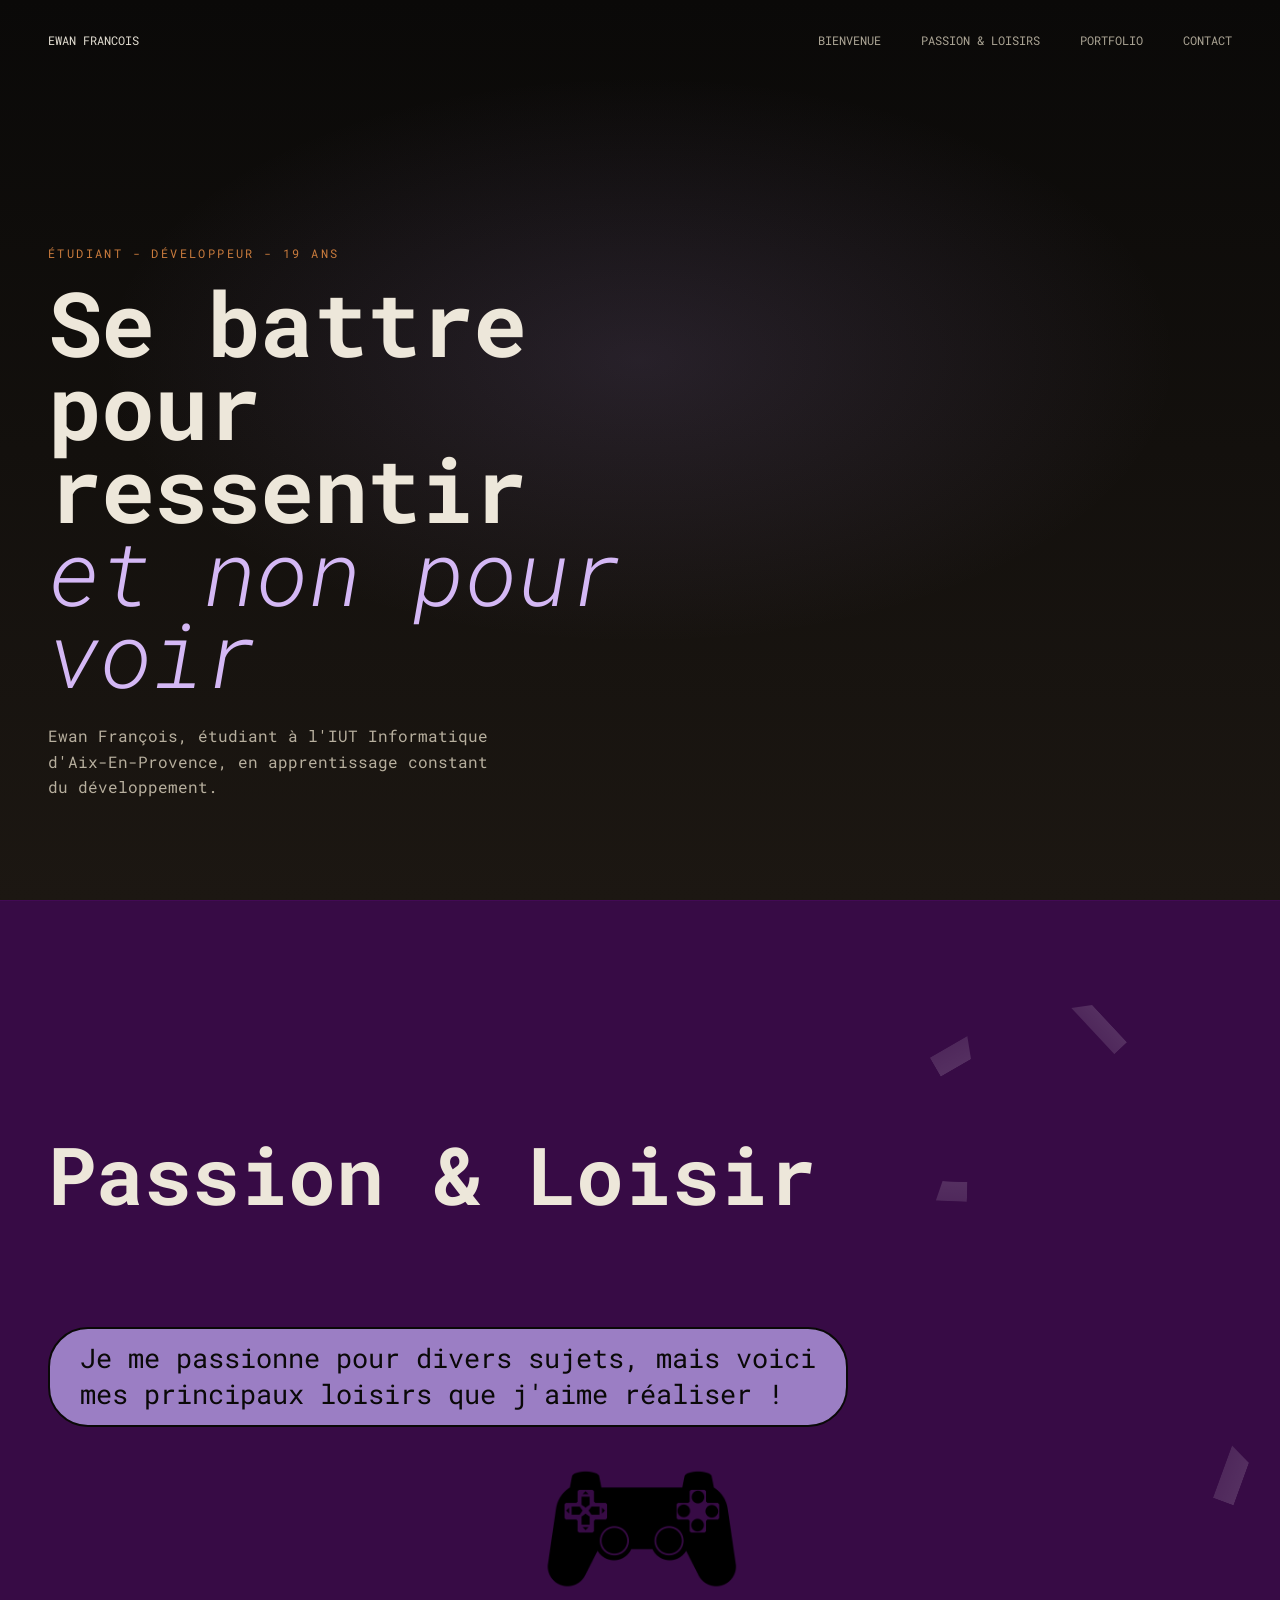
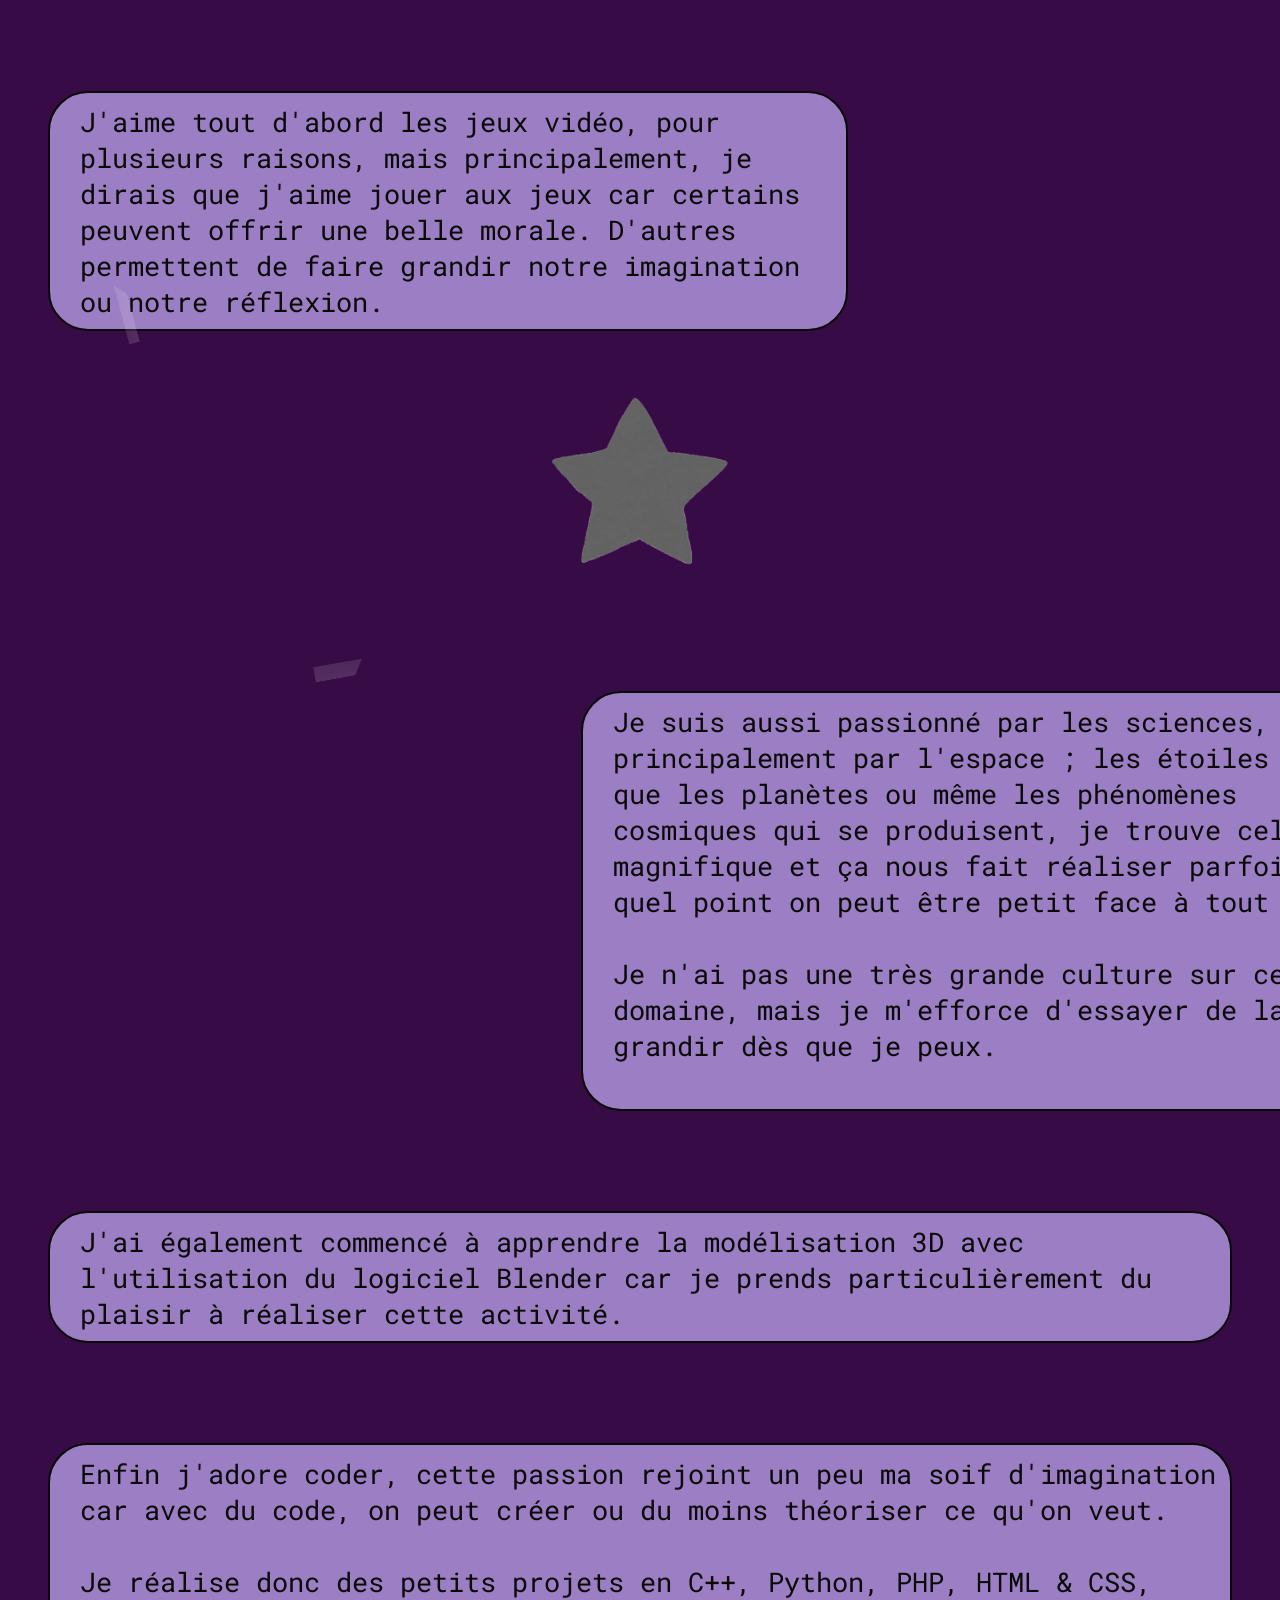
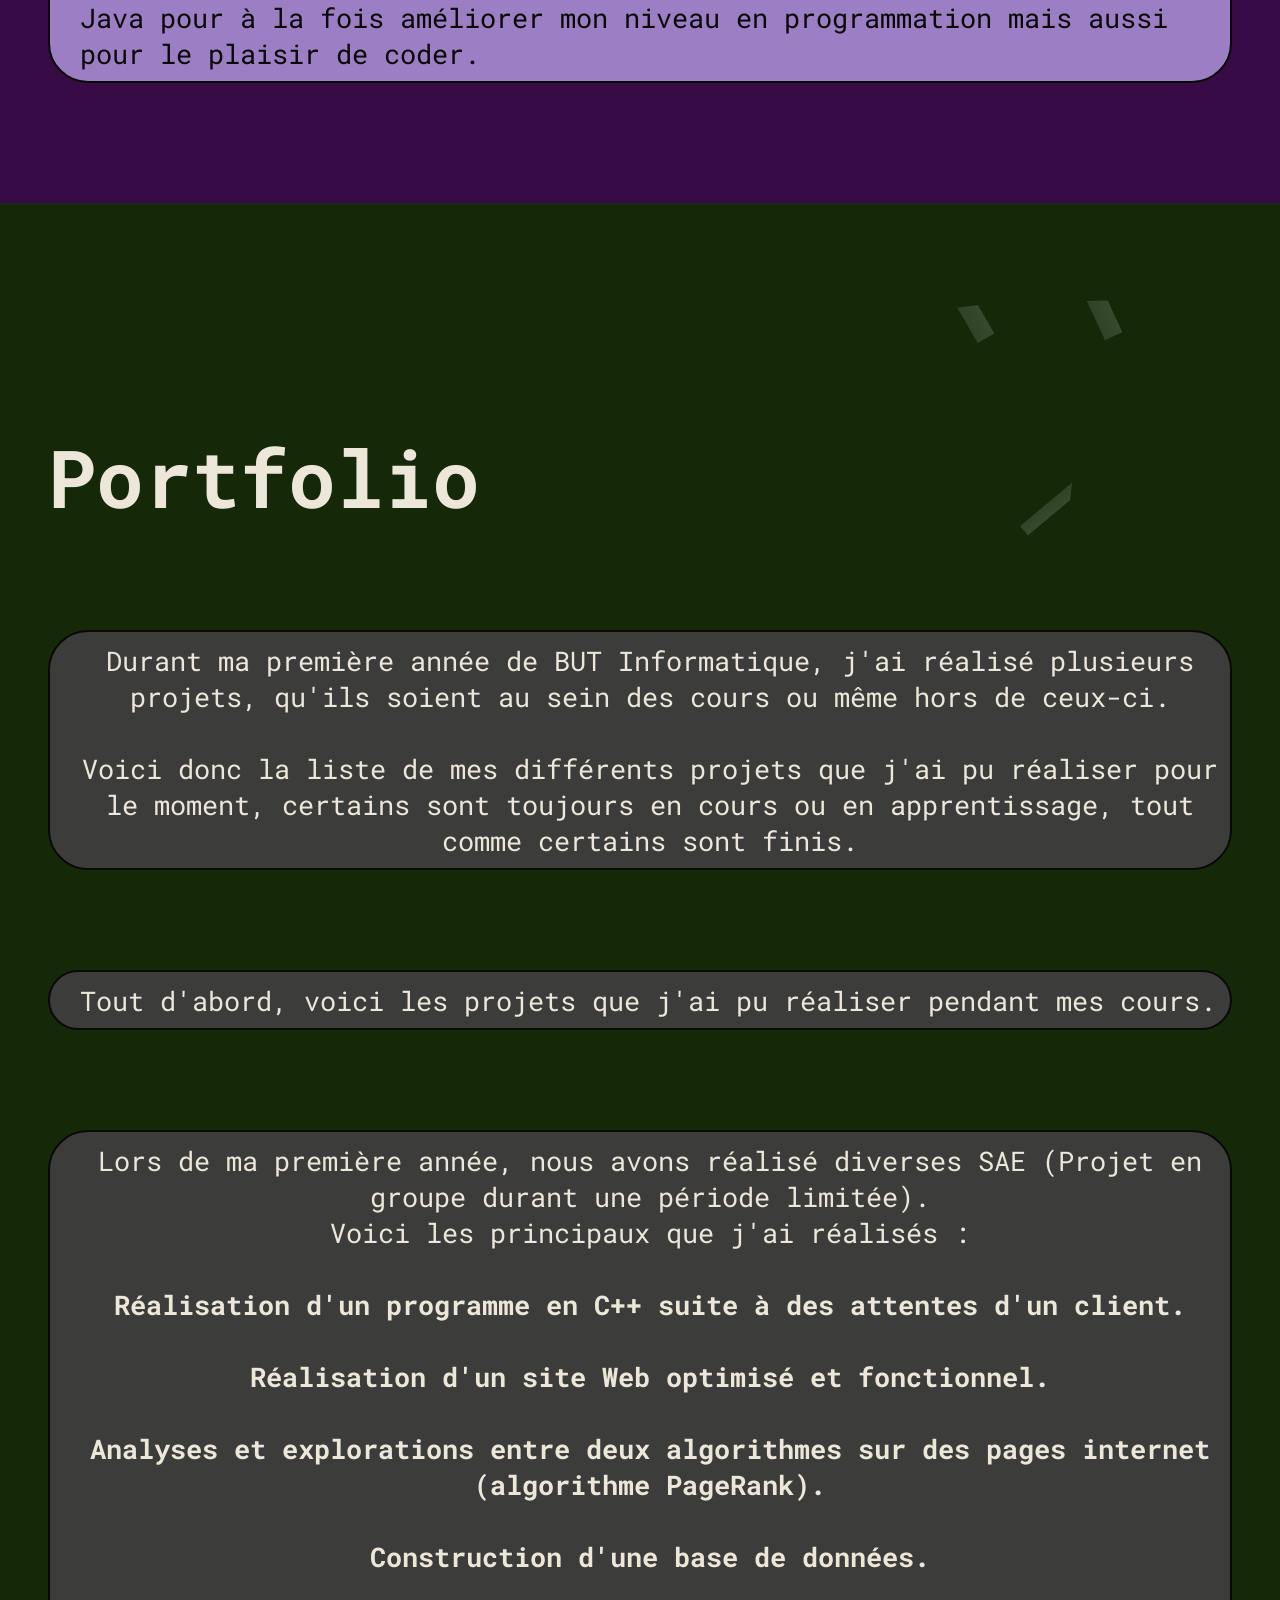
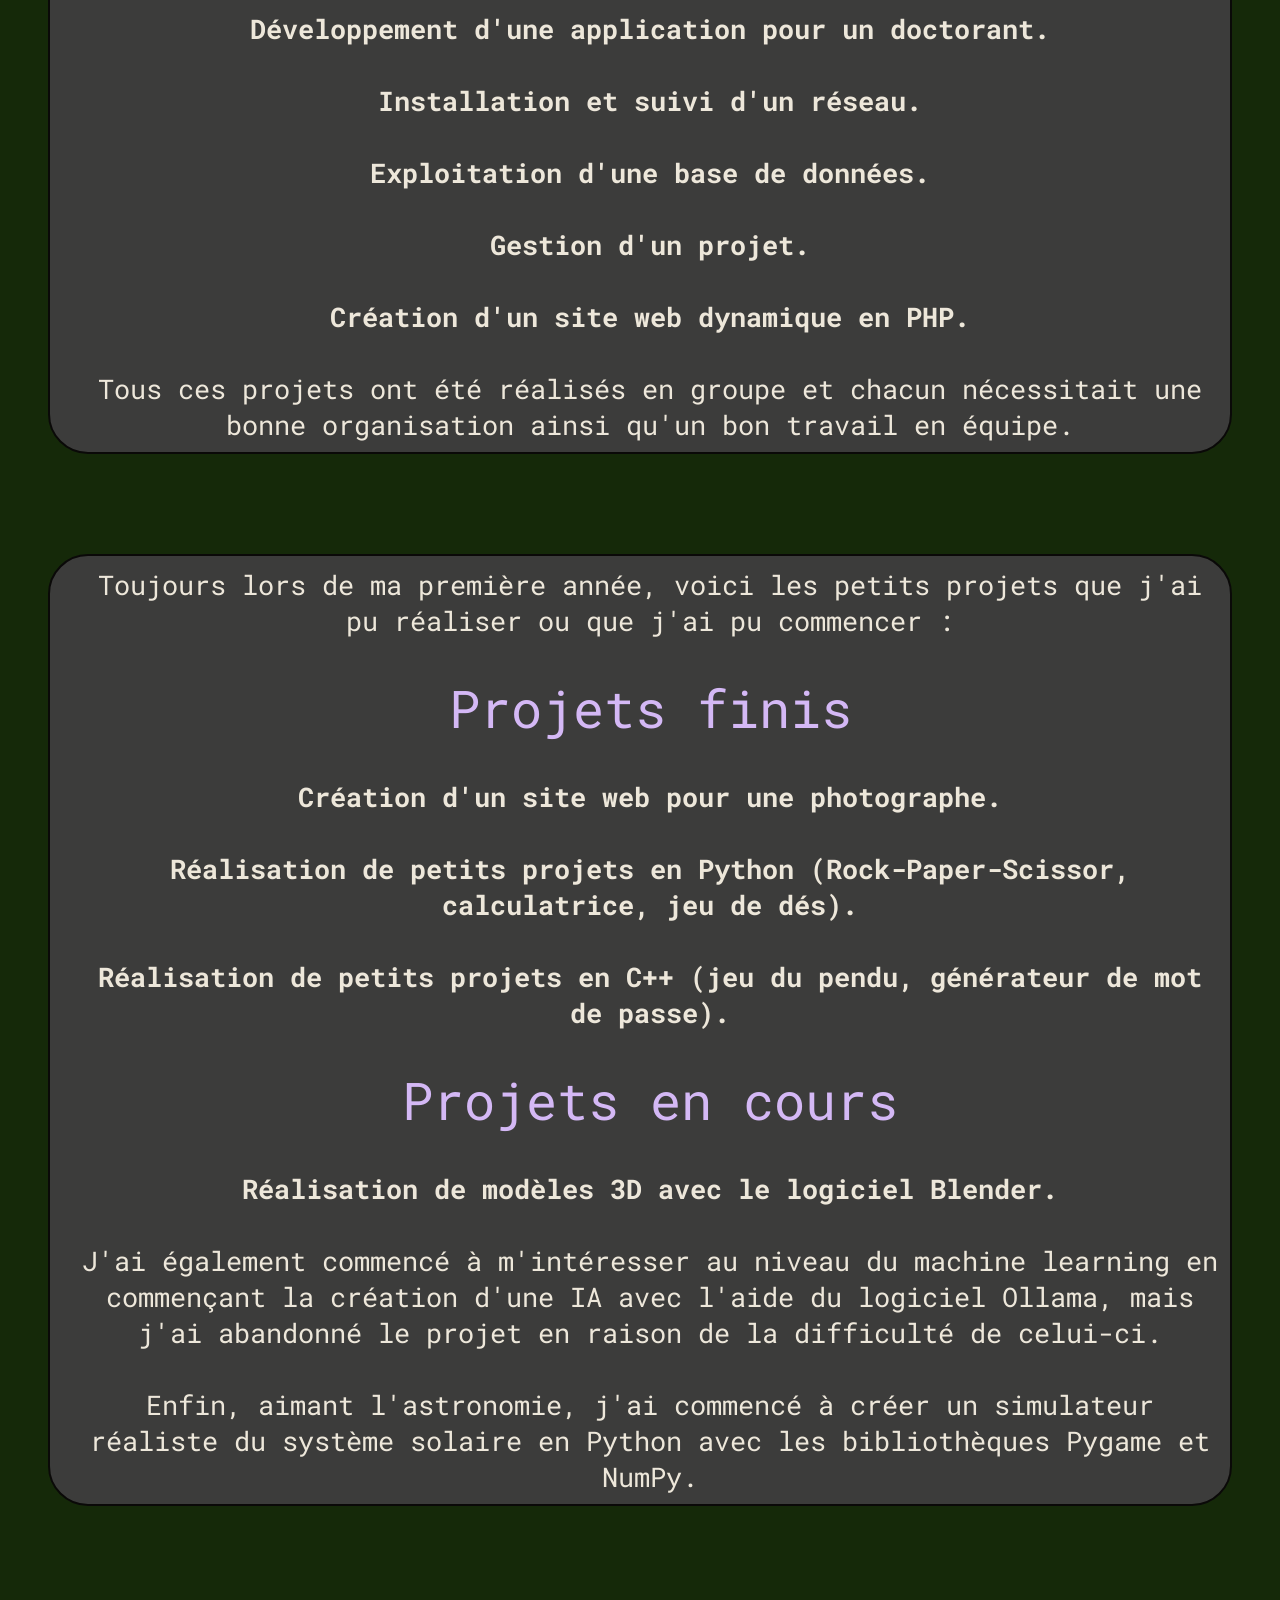
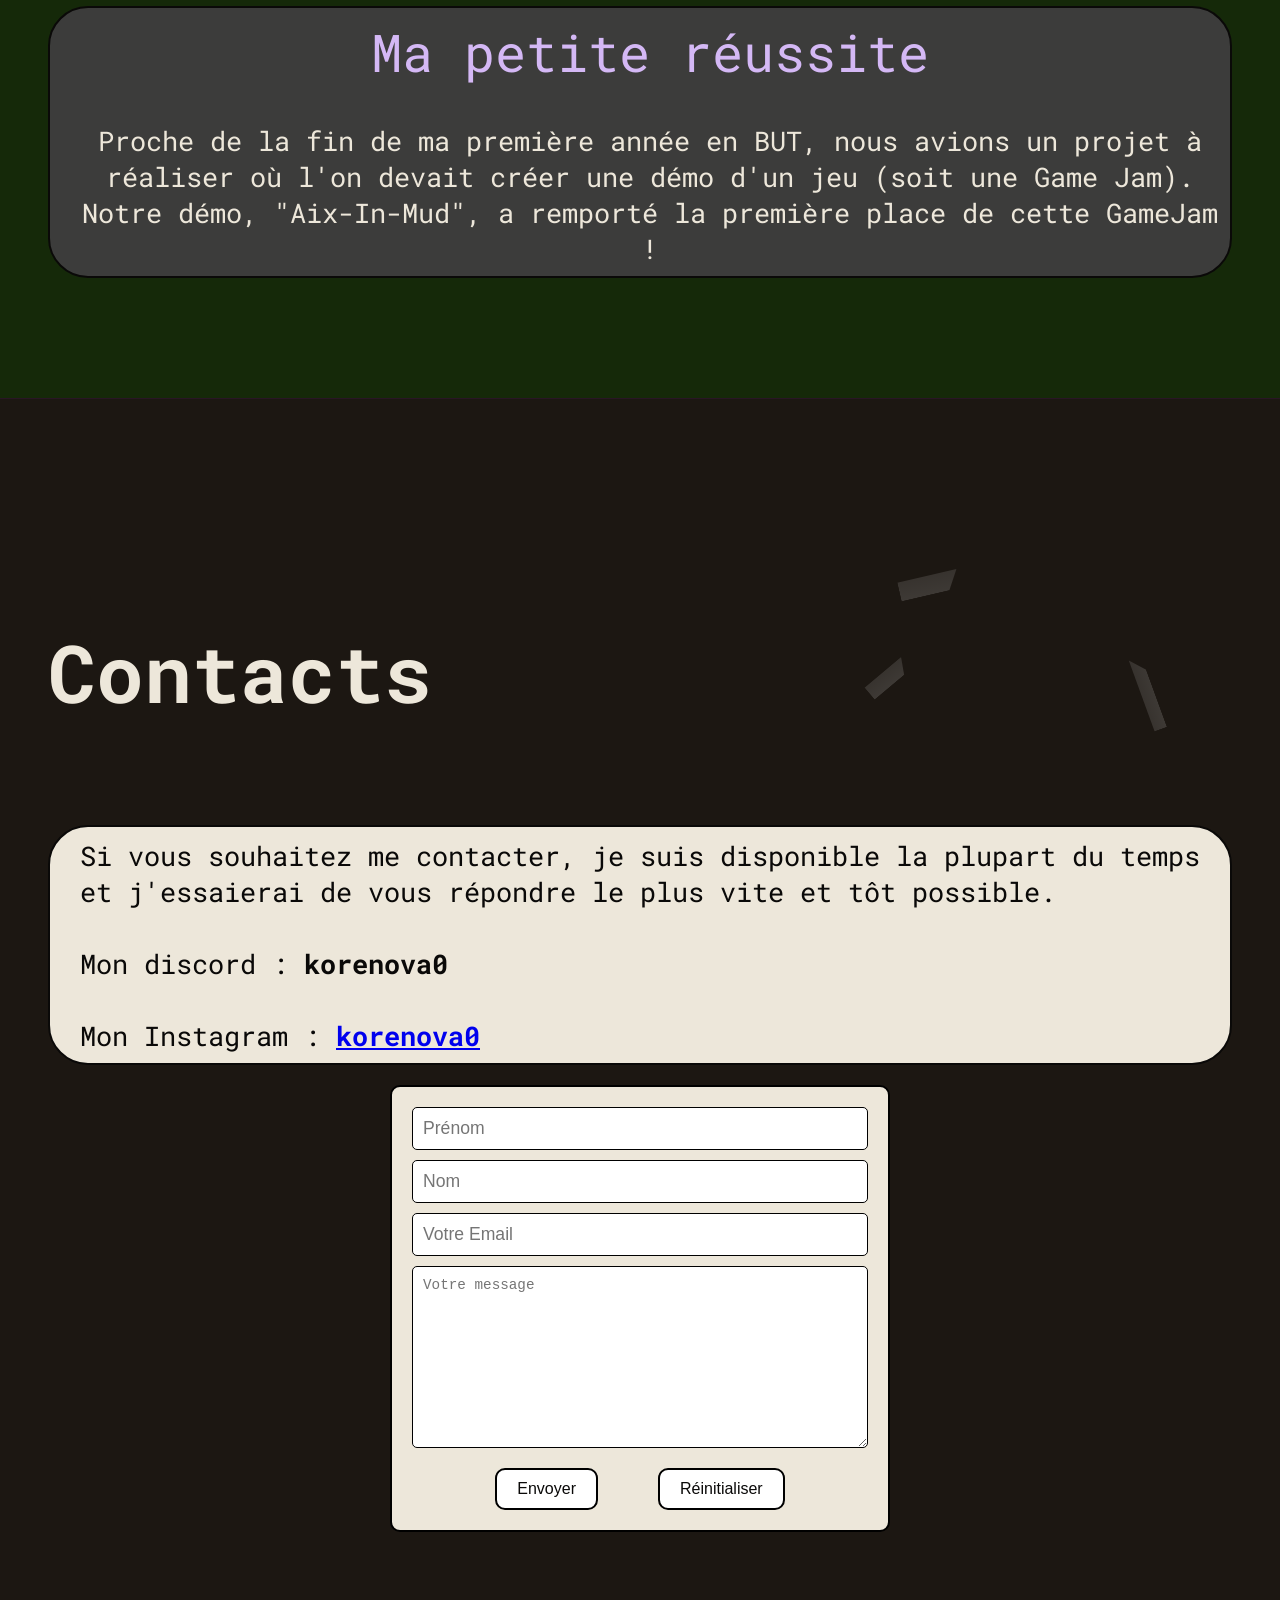
==== commit 5acbca6c: "Fix spelling and grammar in portfolio description Corrected spelling and grammatical errors in the p" ====
--- a/index.html
+++ b/index.html
@@ -125,7 +125,7 @@
         <section class="section-portofolio">
 
             <div id="Portofolio"></div>
-            <h1 class="sous-titre"> Portofolio </h1>
+            <h1 class="sous-titre"> Portfolio </h1>
 
              <div class="shard-v2 s7"></div>
              <div class="shard-v2 s8"></div>
@@ -178,7 +178,7 @@
 
                         <br><br>
 
-                        <span class="bold">Installation et suivie d'un réseau.</span>
+                        <span class="bold">Installation et suivi d'un réseau.</span>
 
                         <br><br>
 
@@ -190,6 +190,10 @@
 
                         <br><br>
 
+                        <span class="bold">Création d'un site web dynamique en PHP.</span>
+
+                        <br><br>
+
                     
                         Tous ces projets ont été réalisés en groupe et chacun nécessitait une bonne organisation ainsi qu'un bon travail en équipe.
                     </p>
@@ -216,7 +220,7 @@
 
                         <br><br>
 
-                        <span class="bold">Réalisation de petits projets en C++ (hangman Game, traducteur Morse - Text).</span>
+                        <span class="bold">Réalisation de petits projets en C++ (jeu du pendu, générateur de mot de passe).</span>
 
                         <br><br>
                         
@@ -229,12 +233,11 @@
 
                         <br><br>
 
-                        J'ai également commencer à m'intriguer au niveau du machine learning en commencant la création d'une IA avec l'aide du logiciel Ollama mais j'ai abandonné le projet en raison de la 
-                        difficulté de celui-ci.
-
-                        <br><br>
-                        
-                        Enfin, aimant l'astronomie, j'ai commencé de créer un simulateur réaliste du système solaire en Python avec la bibliothèque Pygame et numpy.
+                        J'ai également commencé à m'intéresser au niveau du machine learning en commençant la création d'une IA avec l'aide du logiciel Ollama, mais j'ai abandonné le projet en raison de la difficulté de celui-ci.
+
+                        <br><br>
+                        
+                        Enfin, aimant l'astronomie, j'ai commencé à créer un simulateur réaliste du système solaire en Python avec les bibliothèques Pygame et NumPy.
                     </p>
                 </div>
             </div>
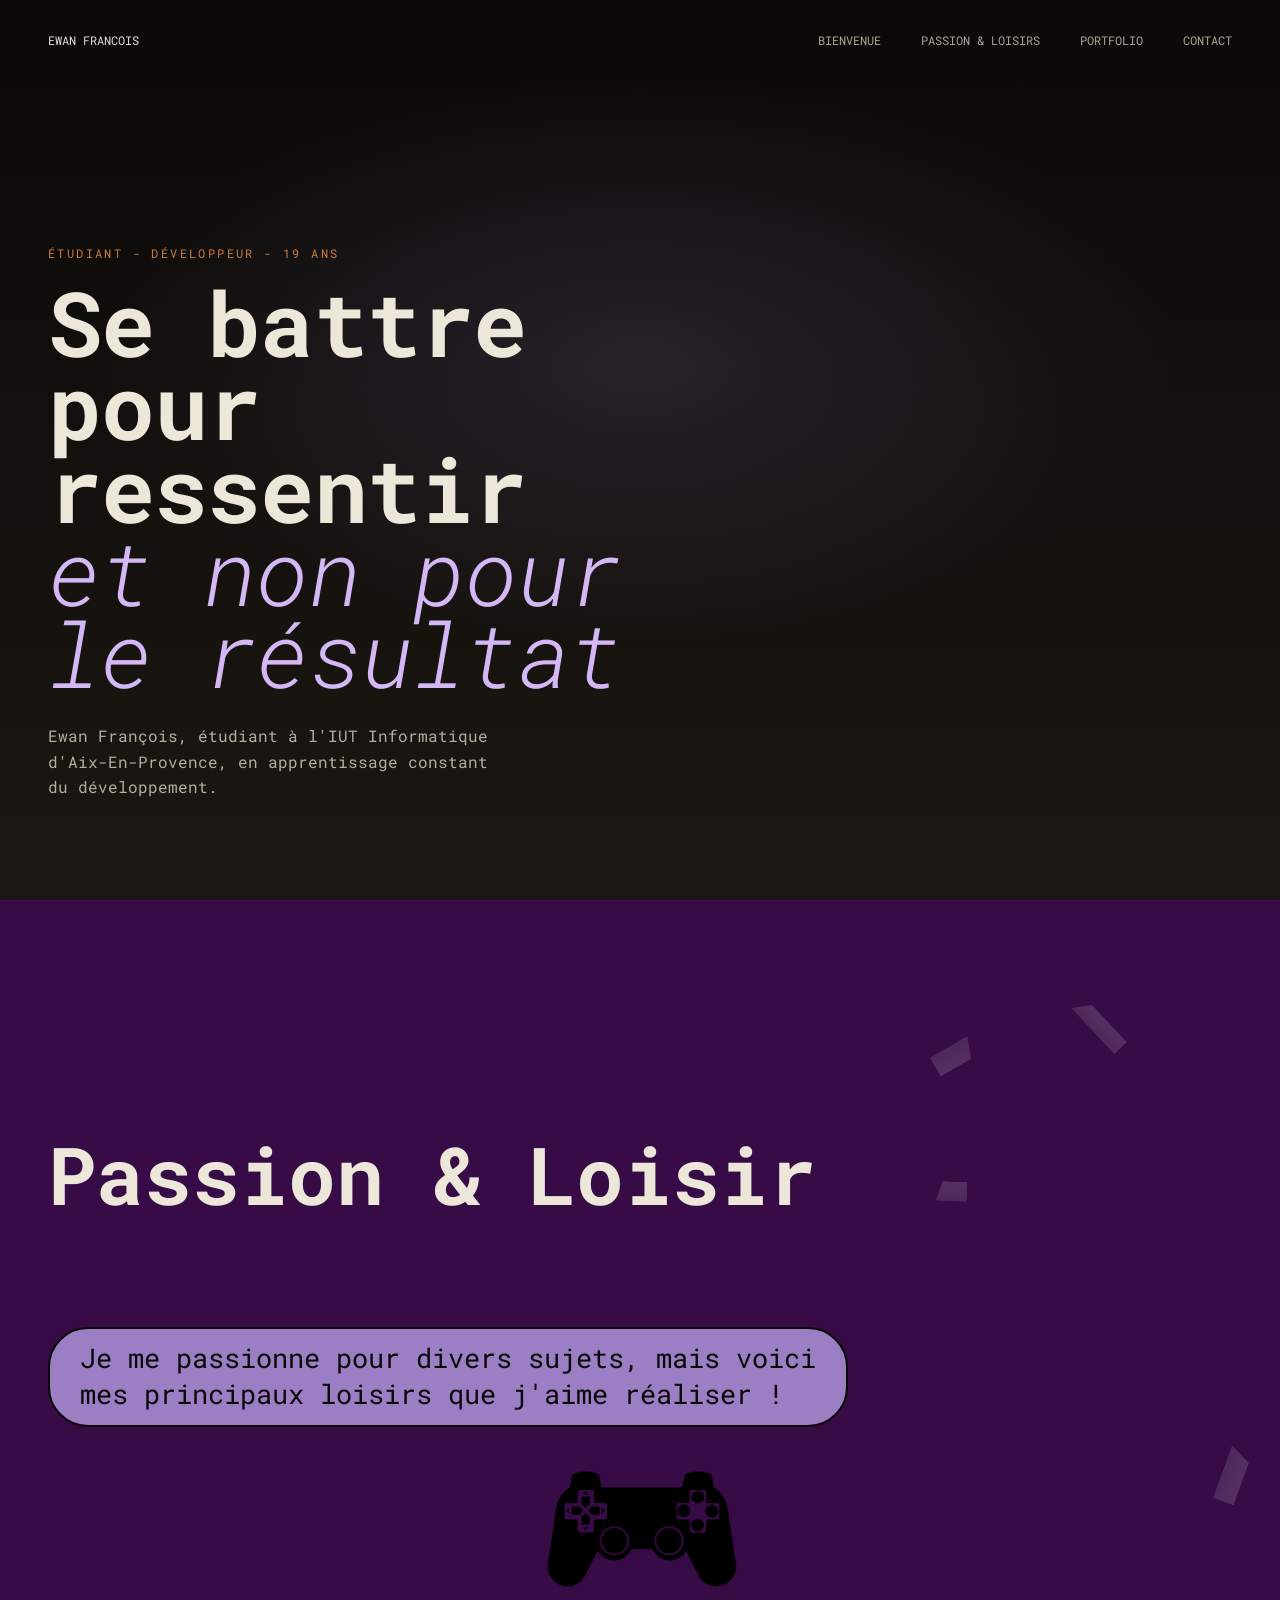
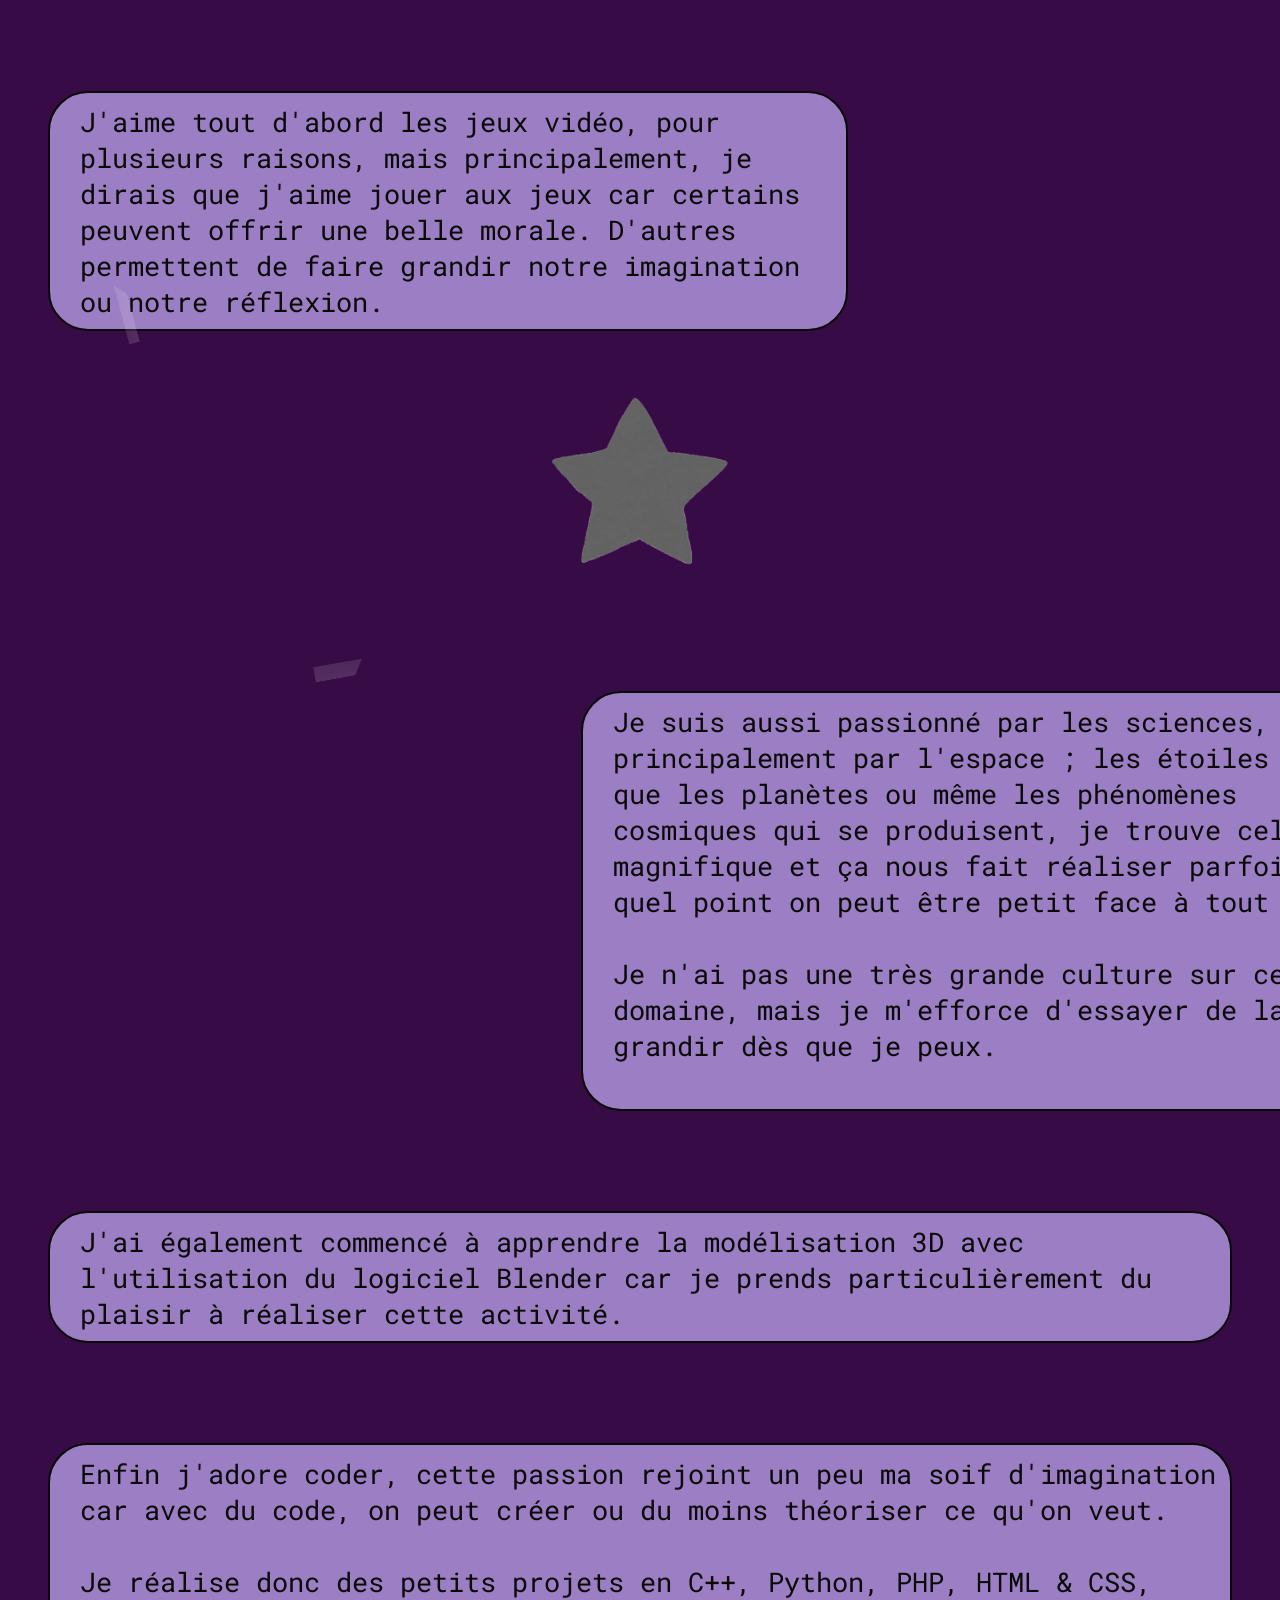
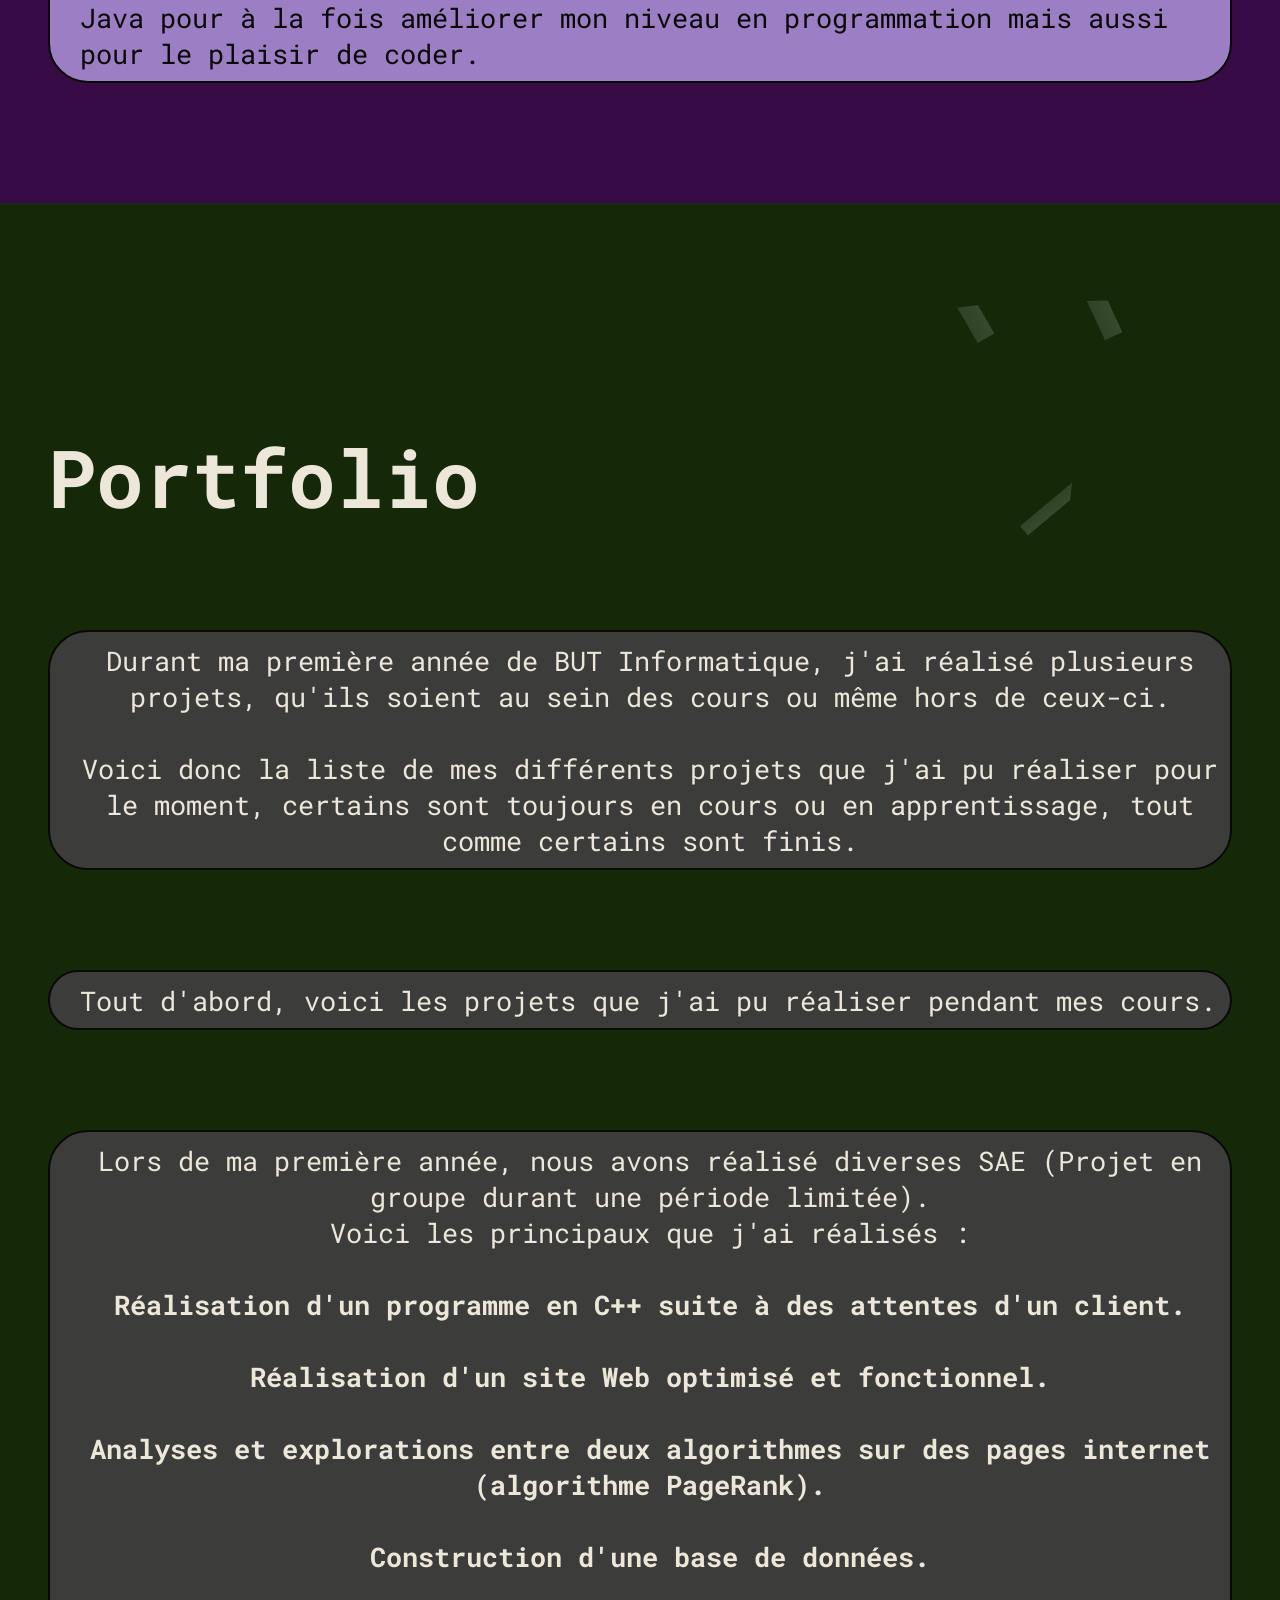
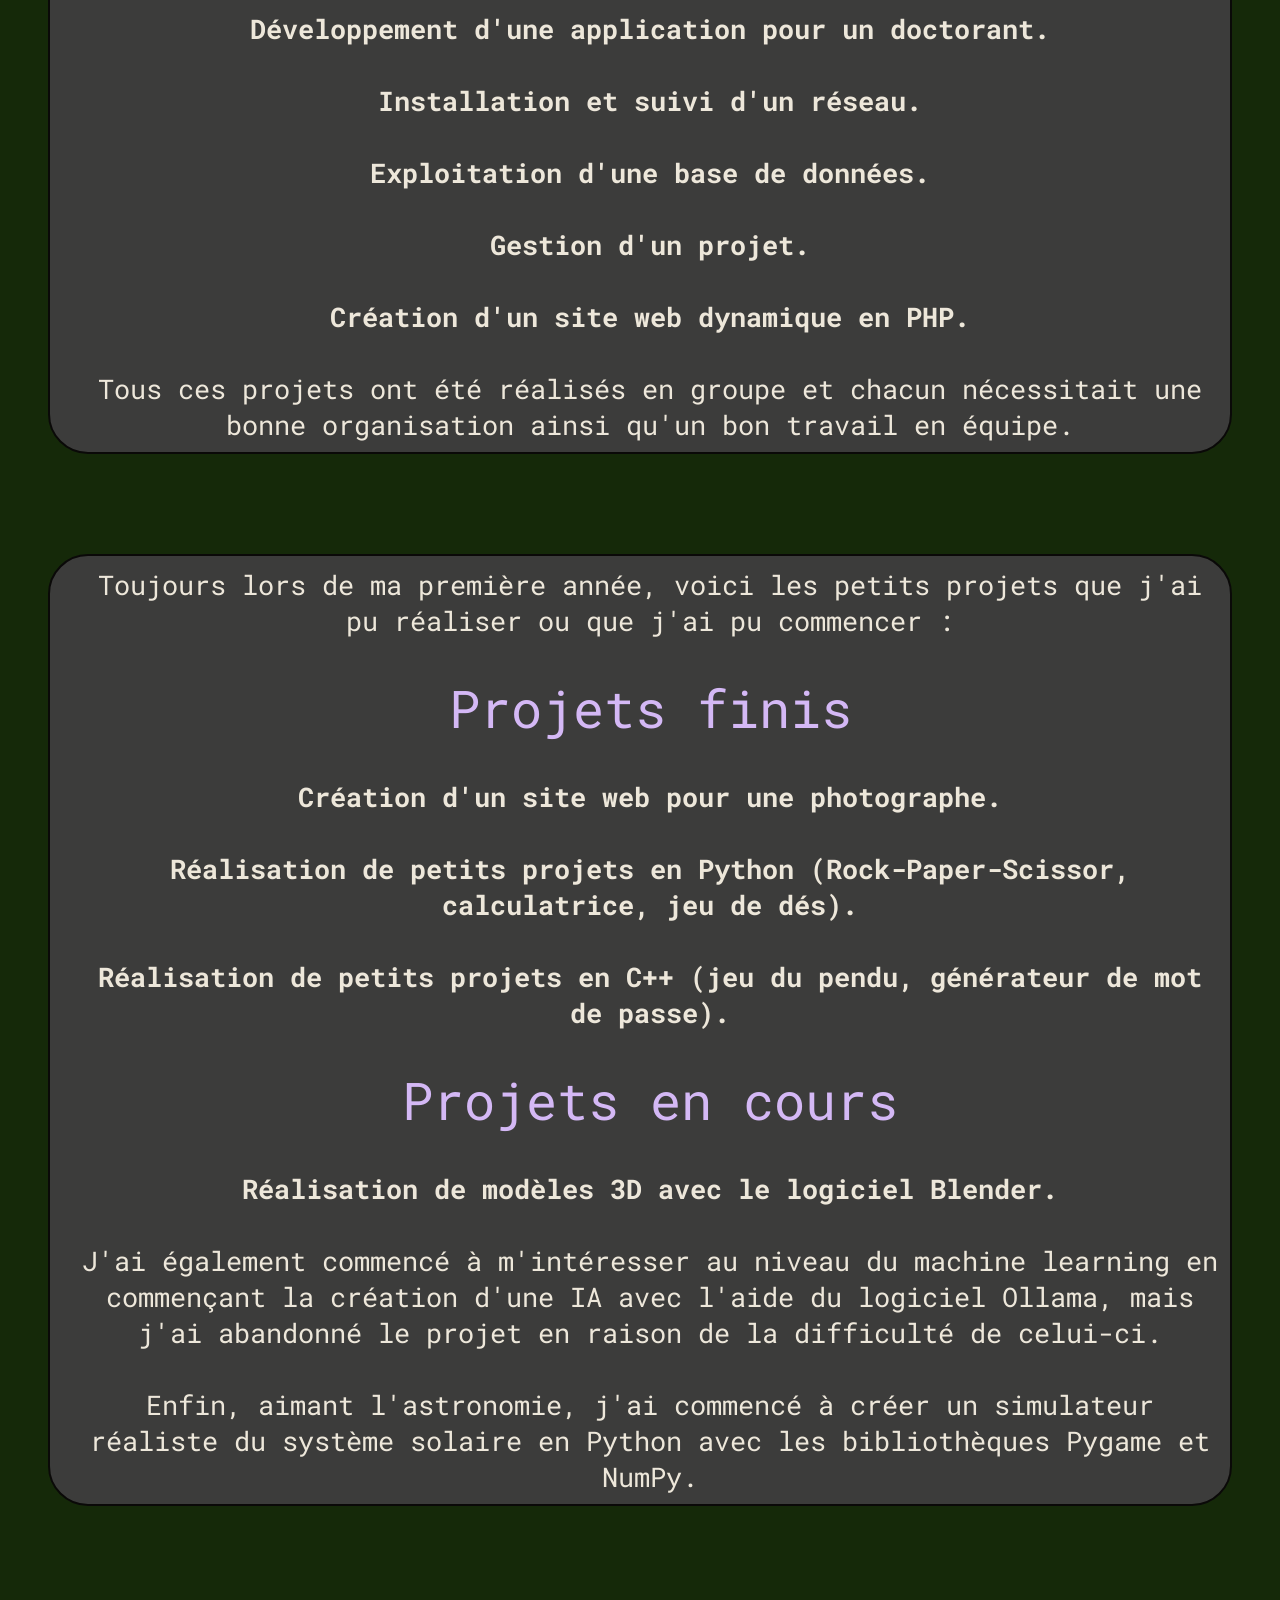
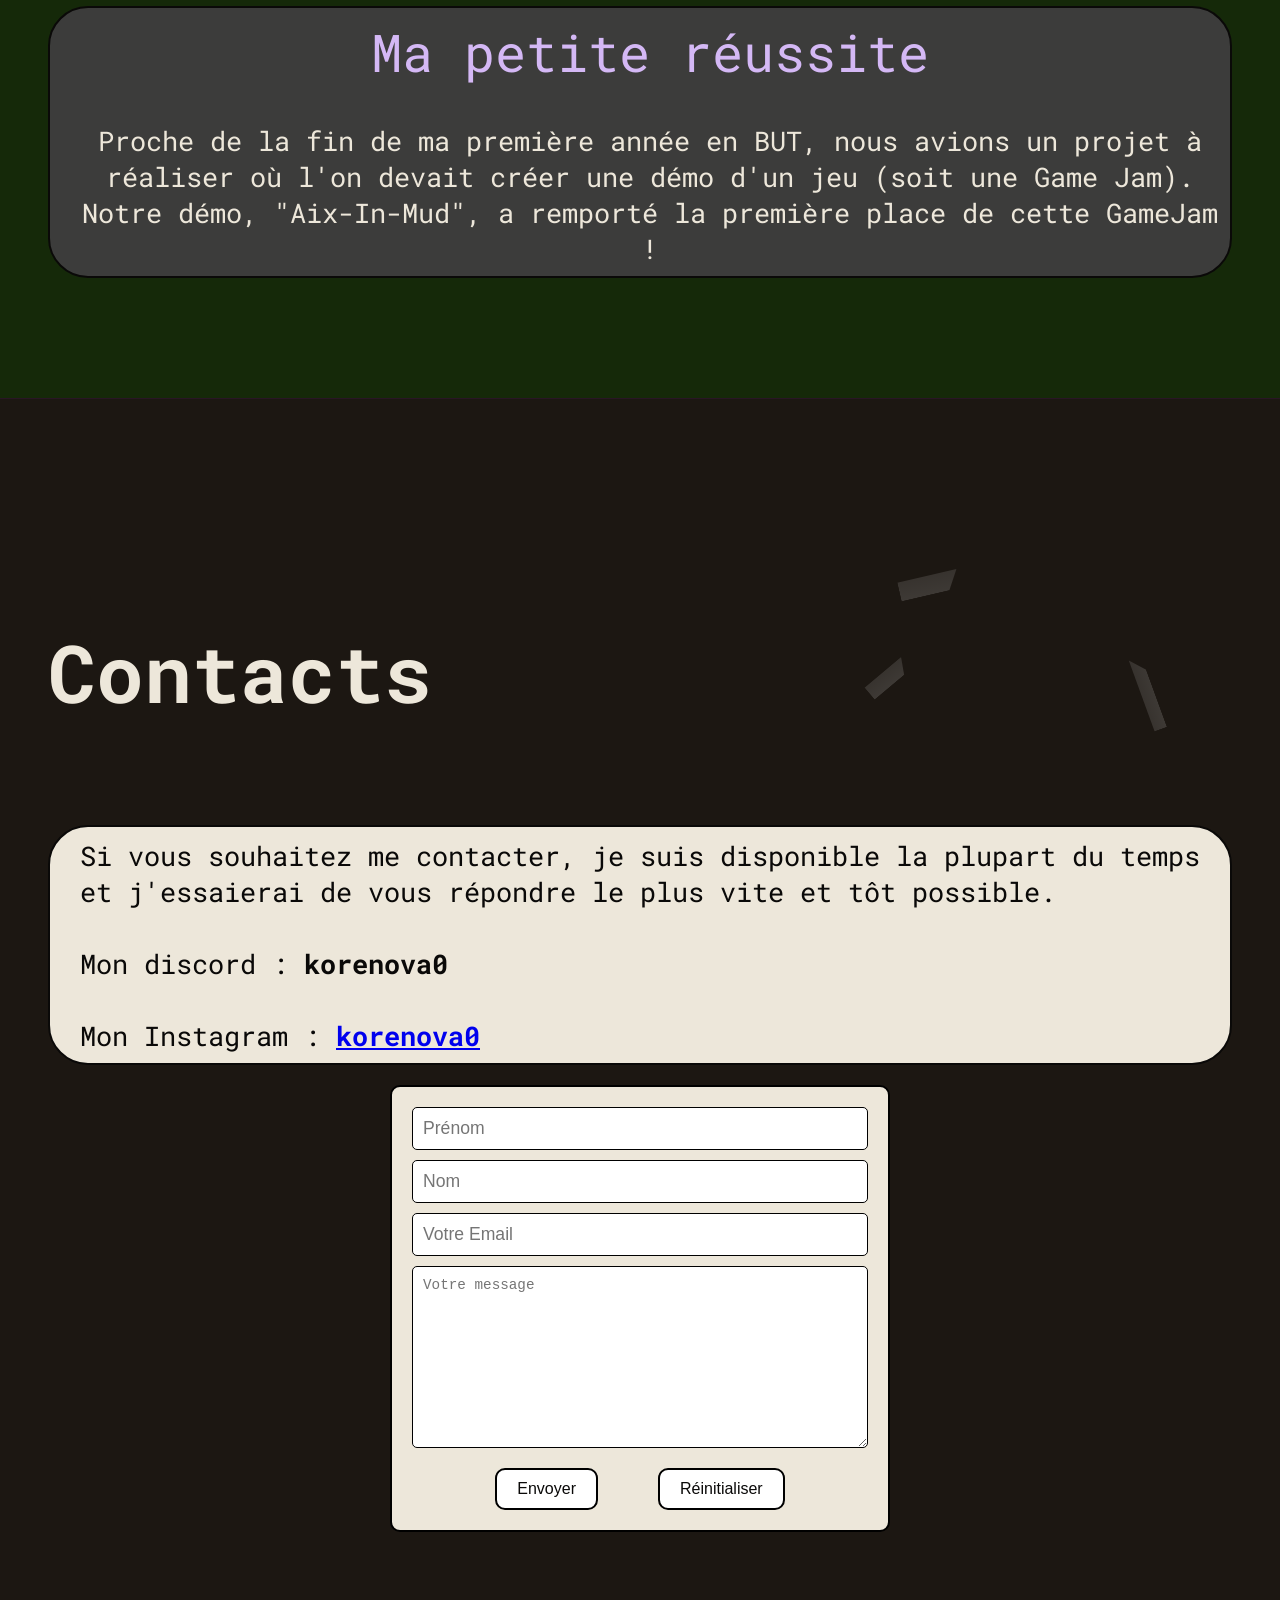
==== commit 863ca660: "Update heading text in index.html" ====
--- a/index.html
+++ b/index.html
@@ -41,7 +41,7 @@
                 Étudiant - Développeur - 19 ans
             </p>
 
-            <h1 class="display">Se battre pour ressentir <br><em>et non pour voir</em><br></h1>
+            <h1 class="display">Se battre pour ressentir <br><em>et non pour le résultat</em><br></h1>
             
             <p class="prenom-presentation-sub">
                 Ewan François, étudiant à l'IUT Informatique d'Aix-En-Provence, en apprentissage constant du développement.
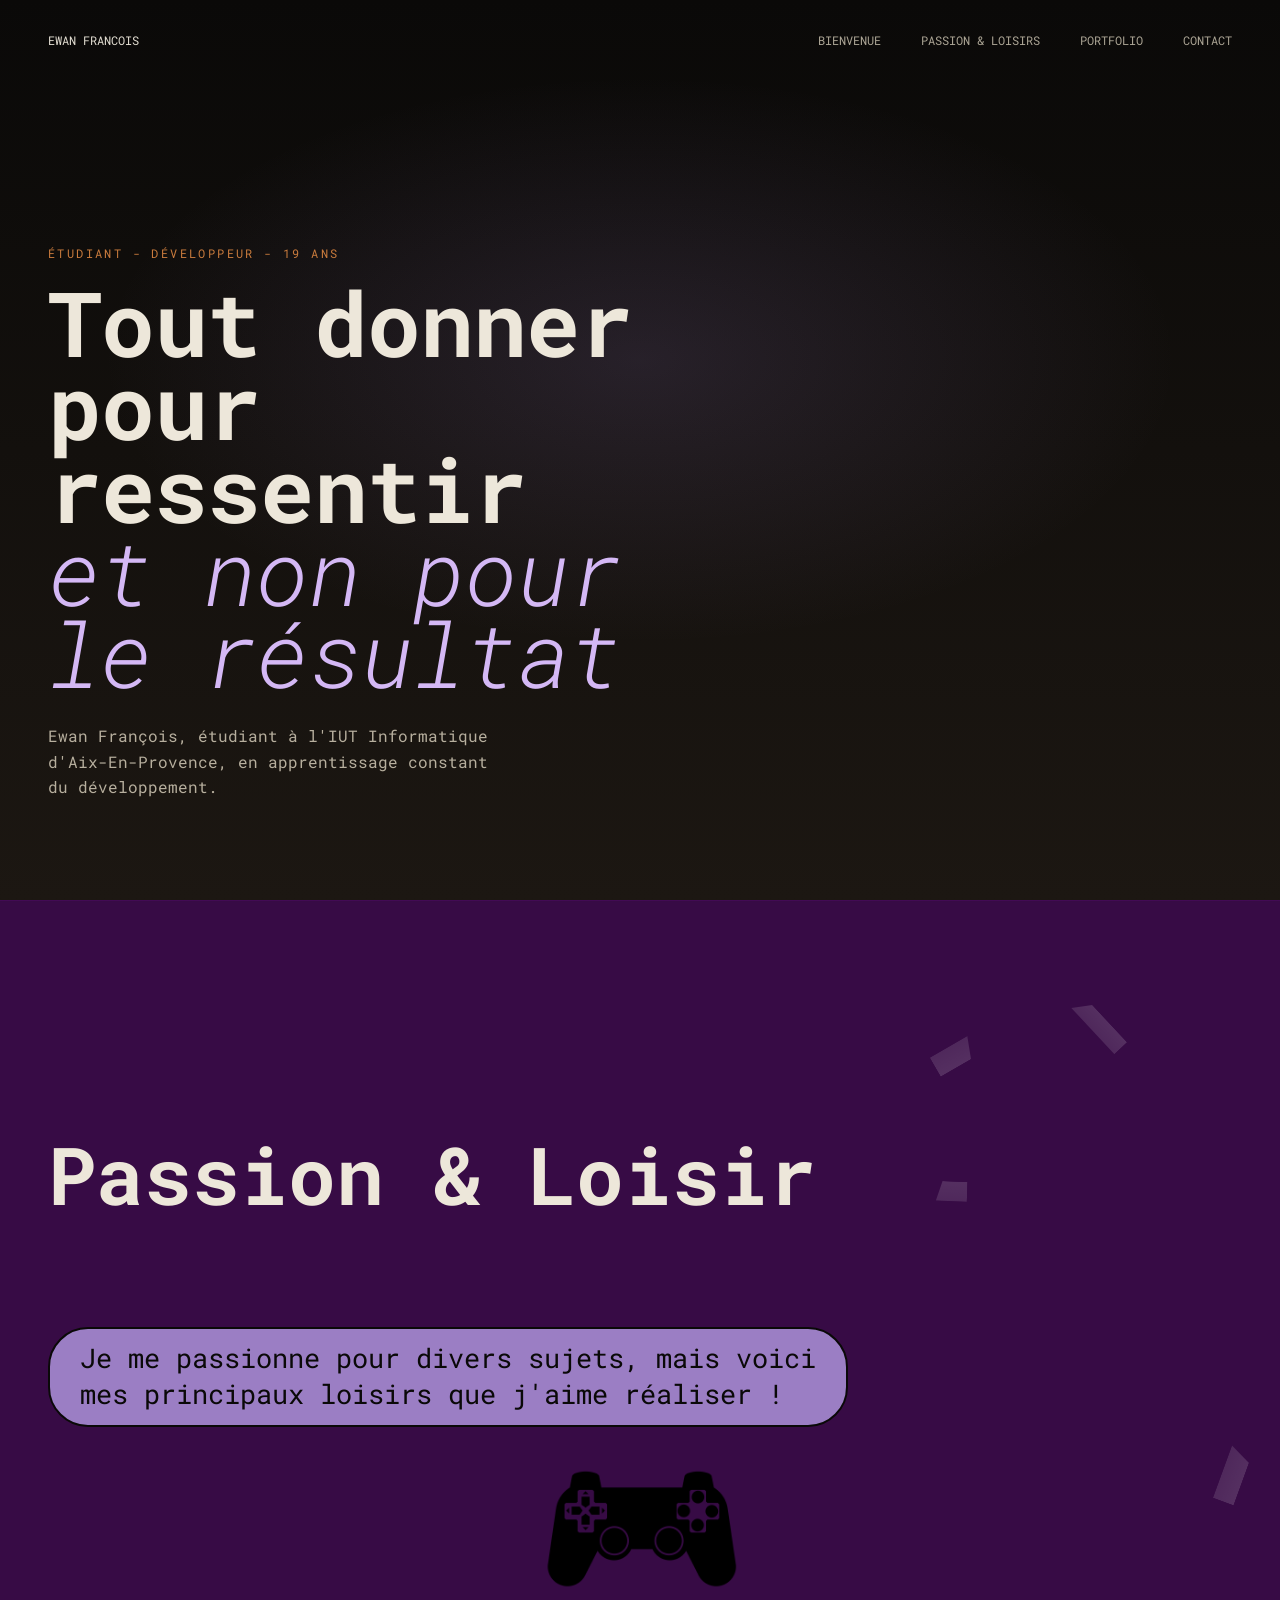
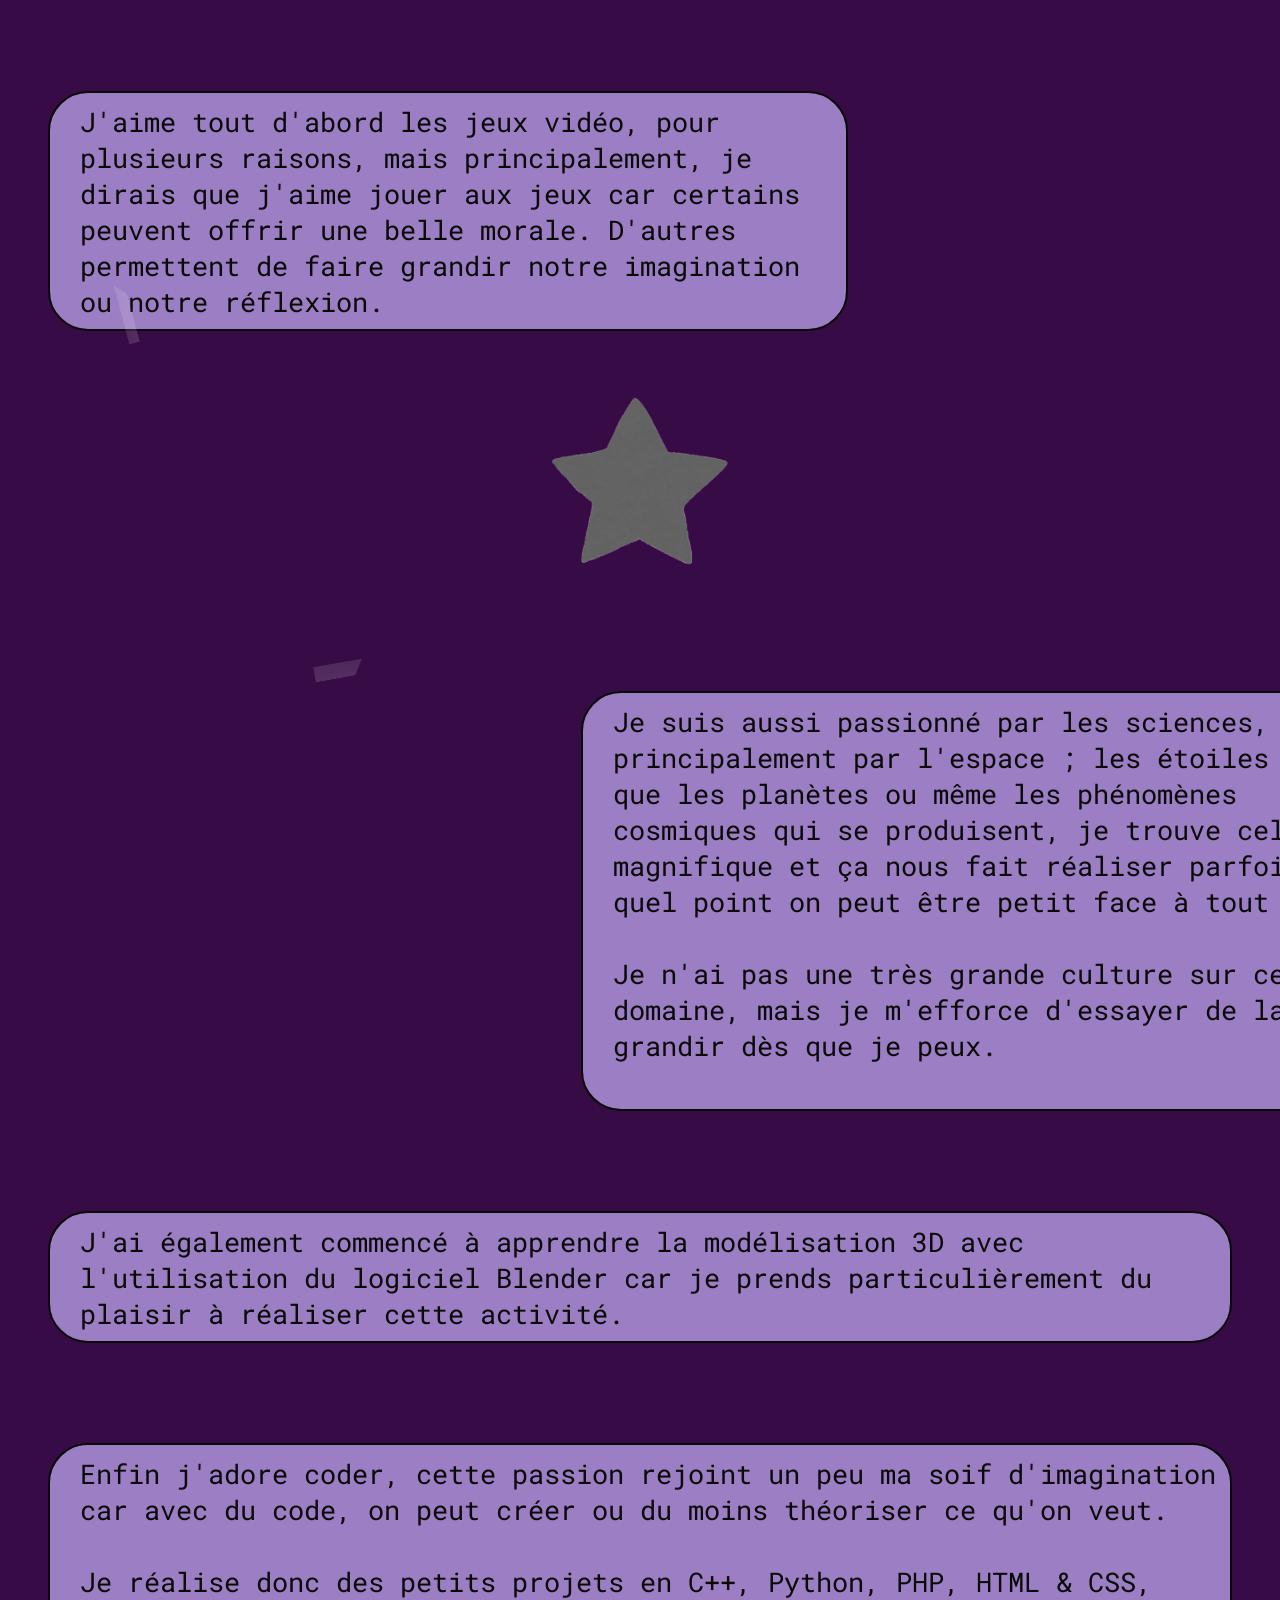
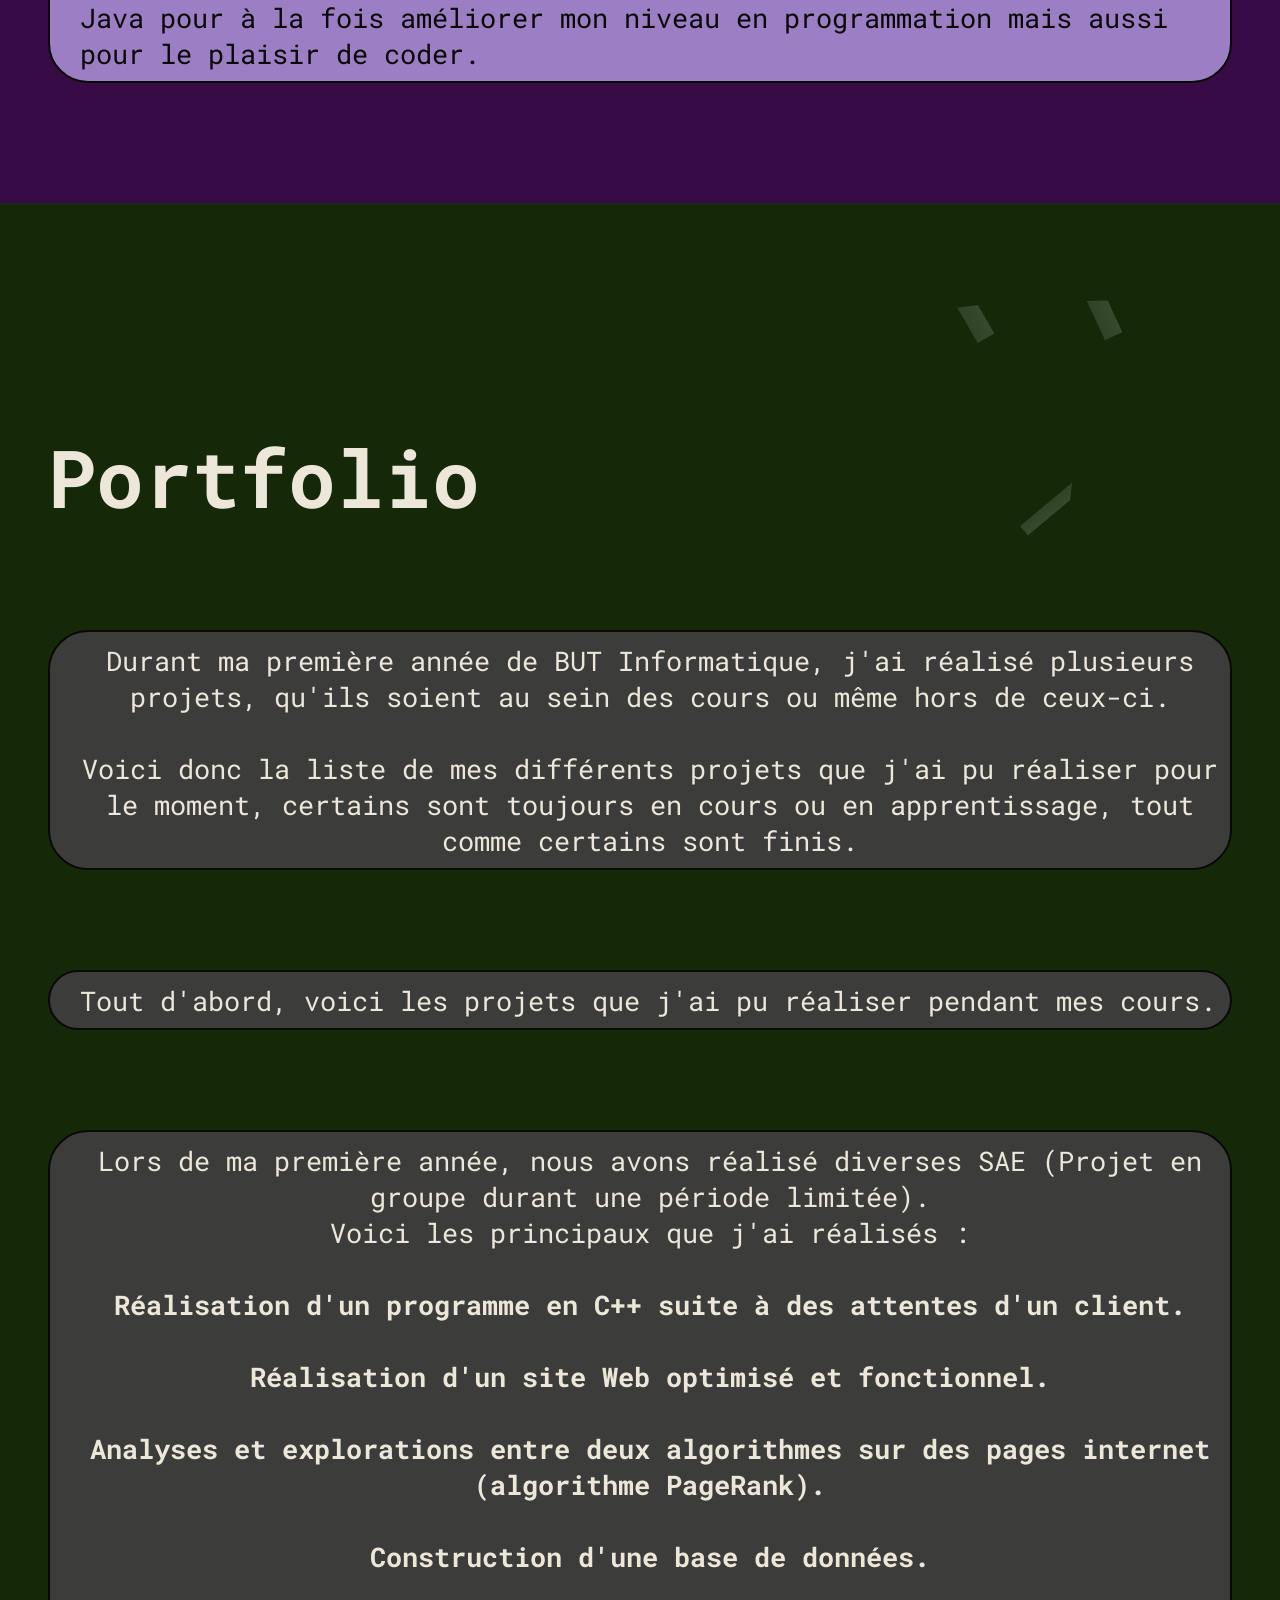
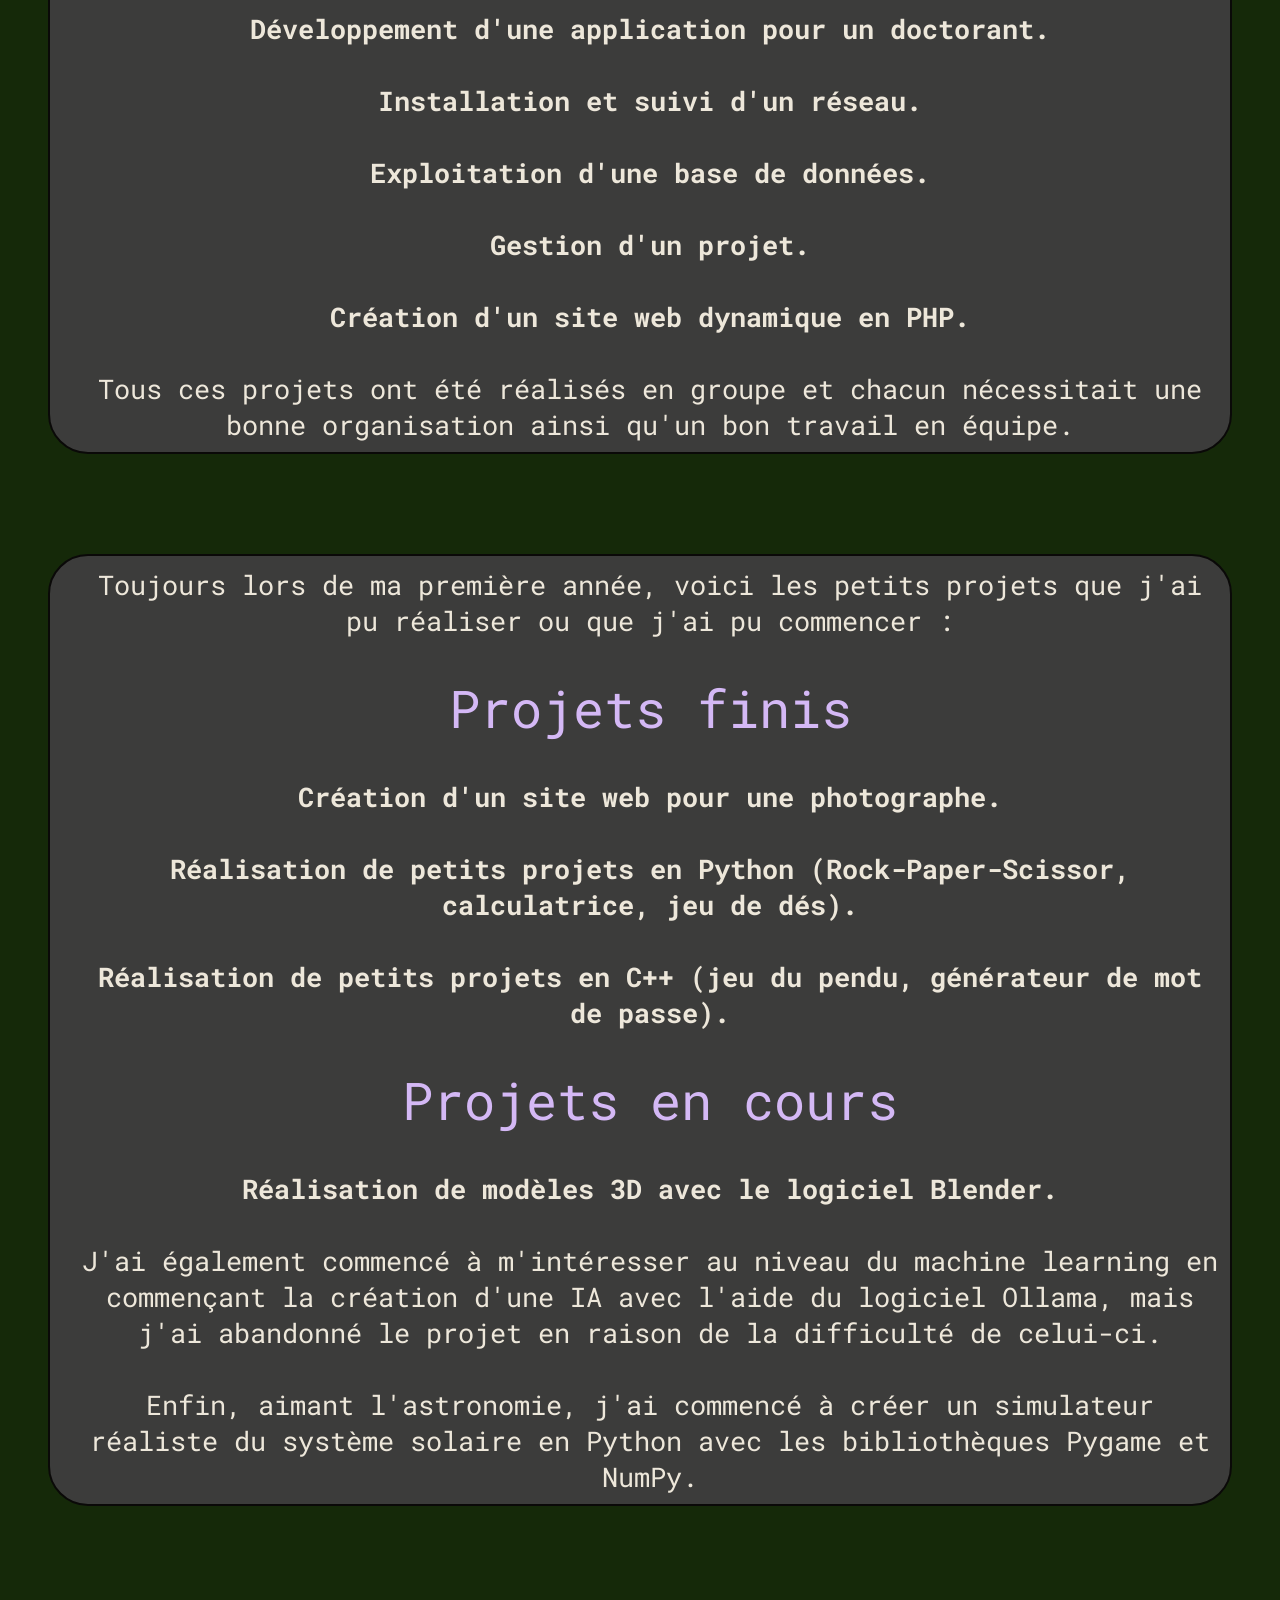
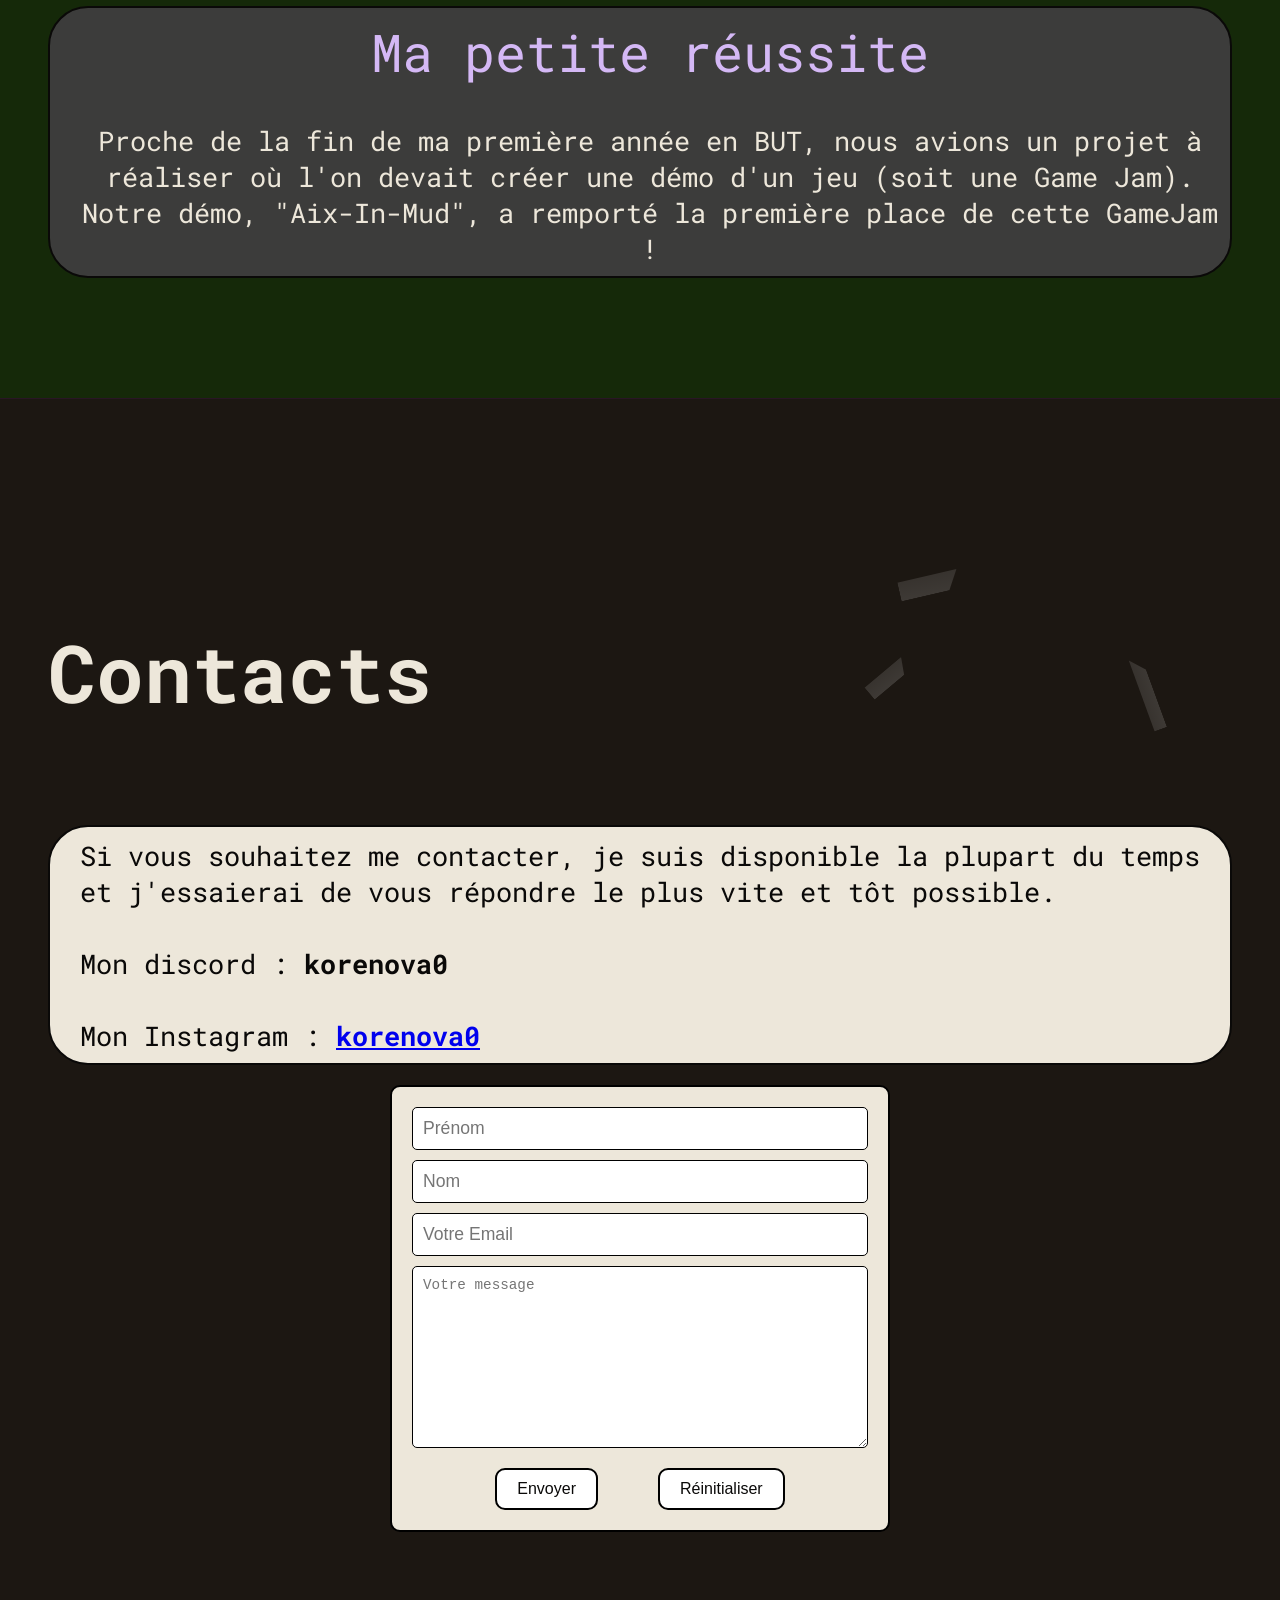
==== commit cea4c6f9: "Update header text for improved message" ====
--- a/index.html
+++ b/index.html
@@ -41,7 +41,7 @@
                 Étudiant - Développeur - 19 ans
             </p>
 
-            <h1 class="display">Se battre pour ressentir <br><em>et non pour le résultat</em><br></h1>
+            <h1 class="display">Tout donner pour ressentir <br><em>et non pour le résultat</em><br></h1>
             
             <p class="prenom-presentation-sub">
                 Ewan François, étudiant à l'IUT Informatique d'Aix-En-Provence, en apprentissage constant du développement.
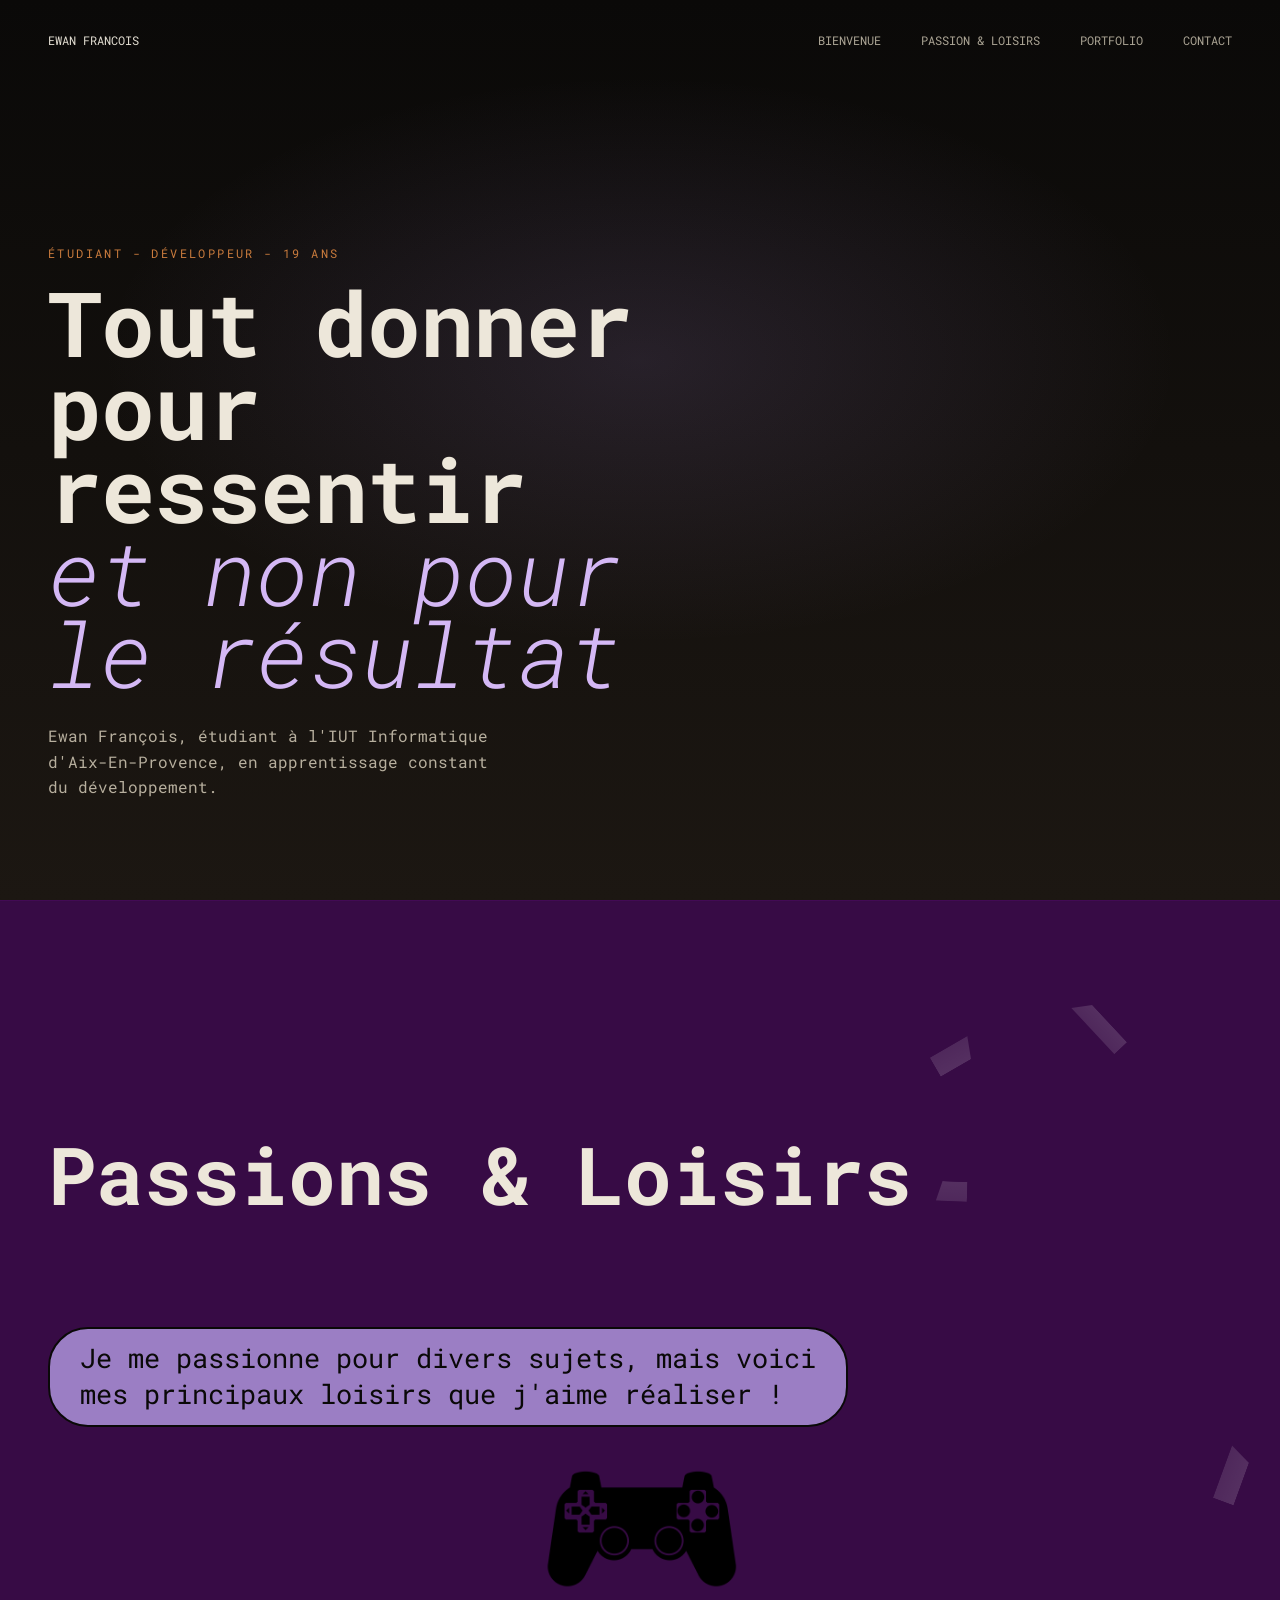
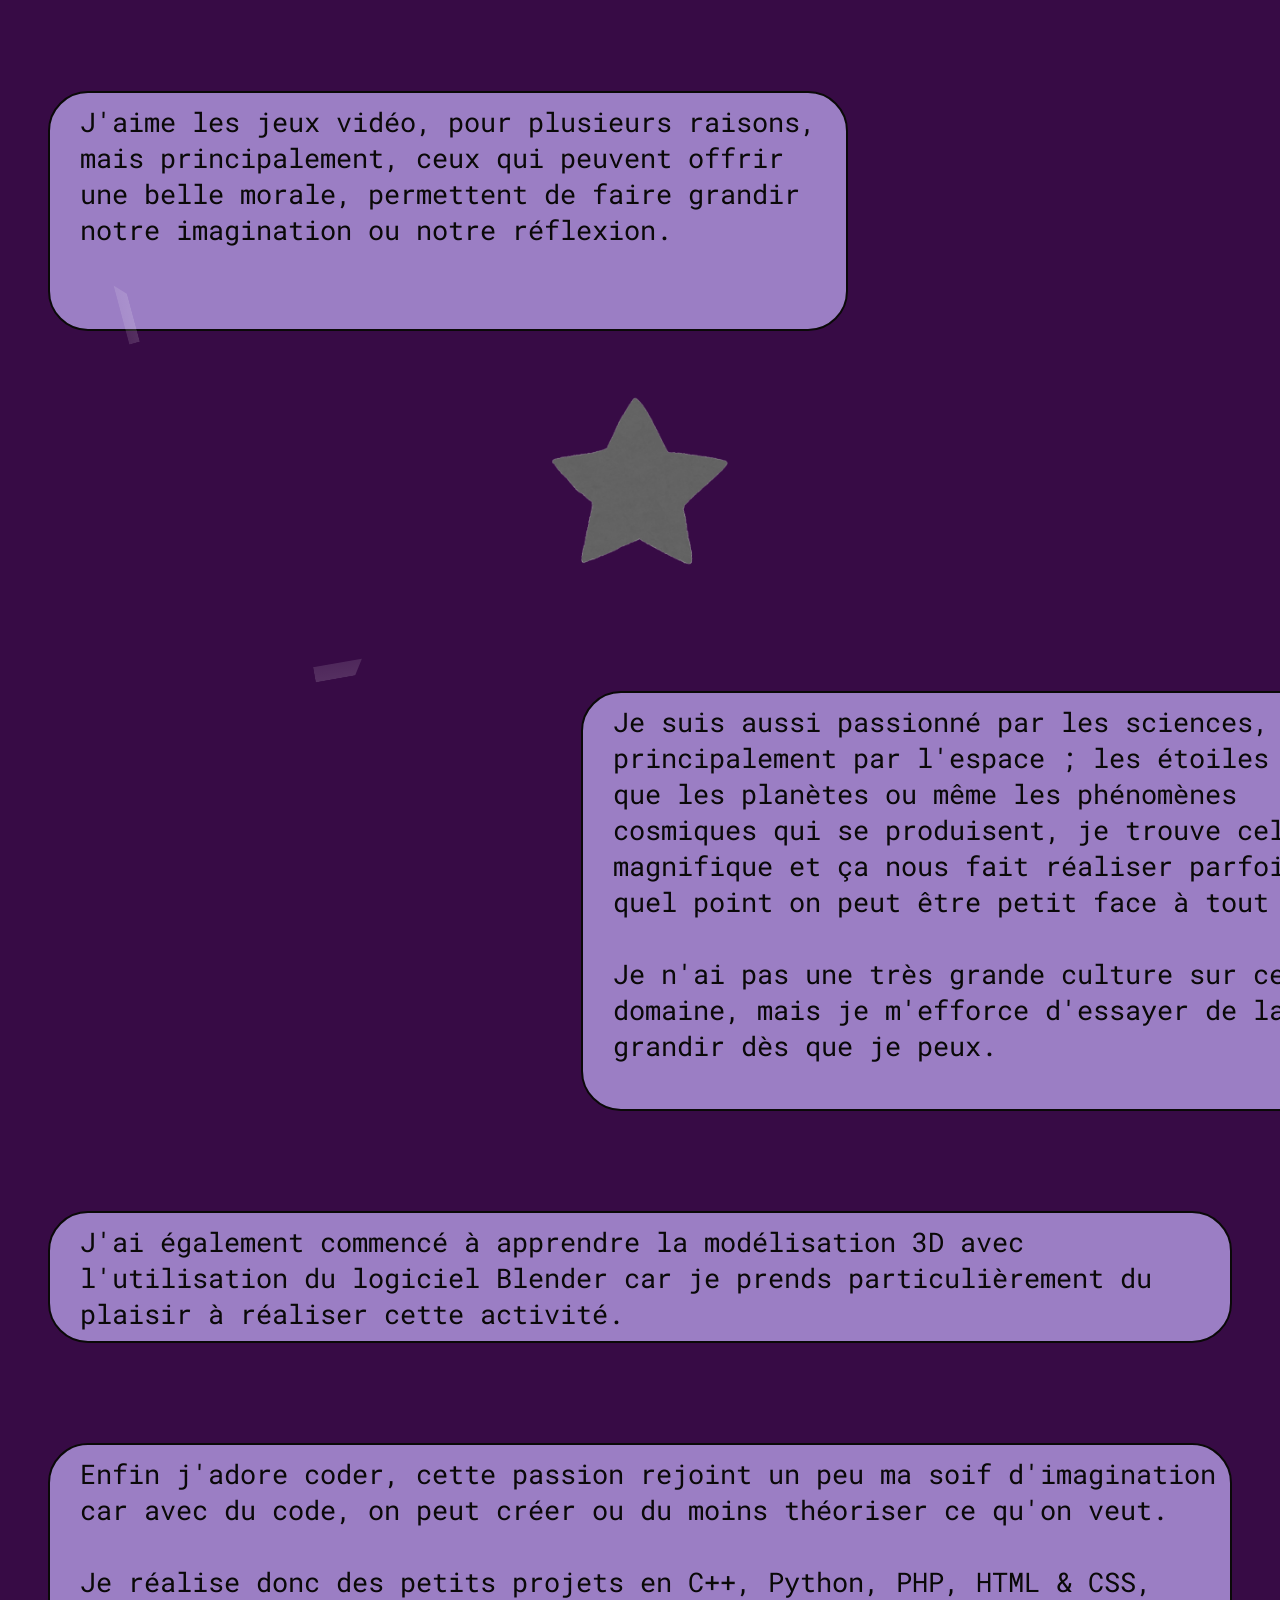
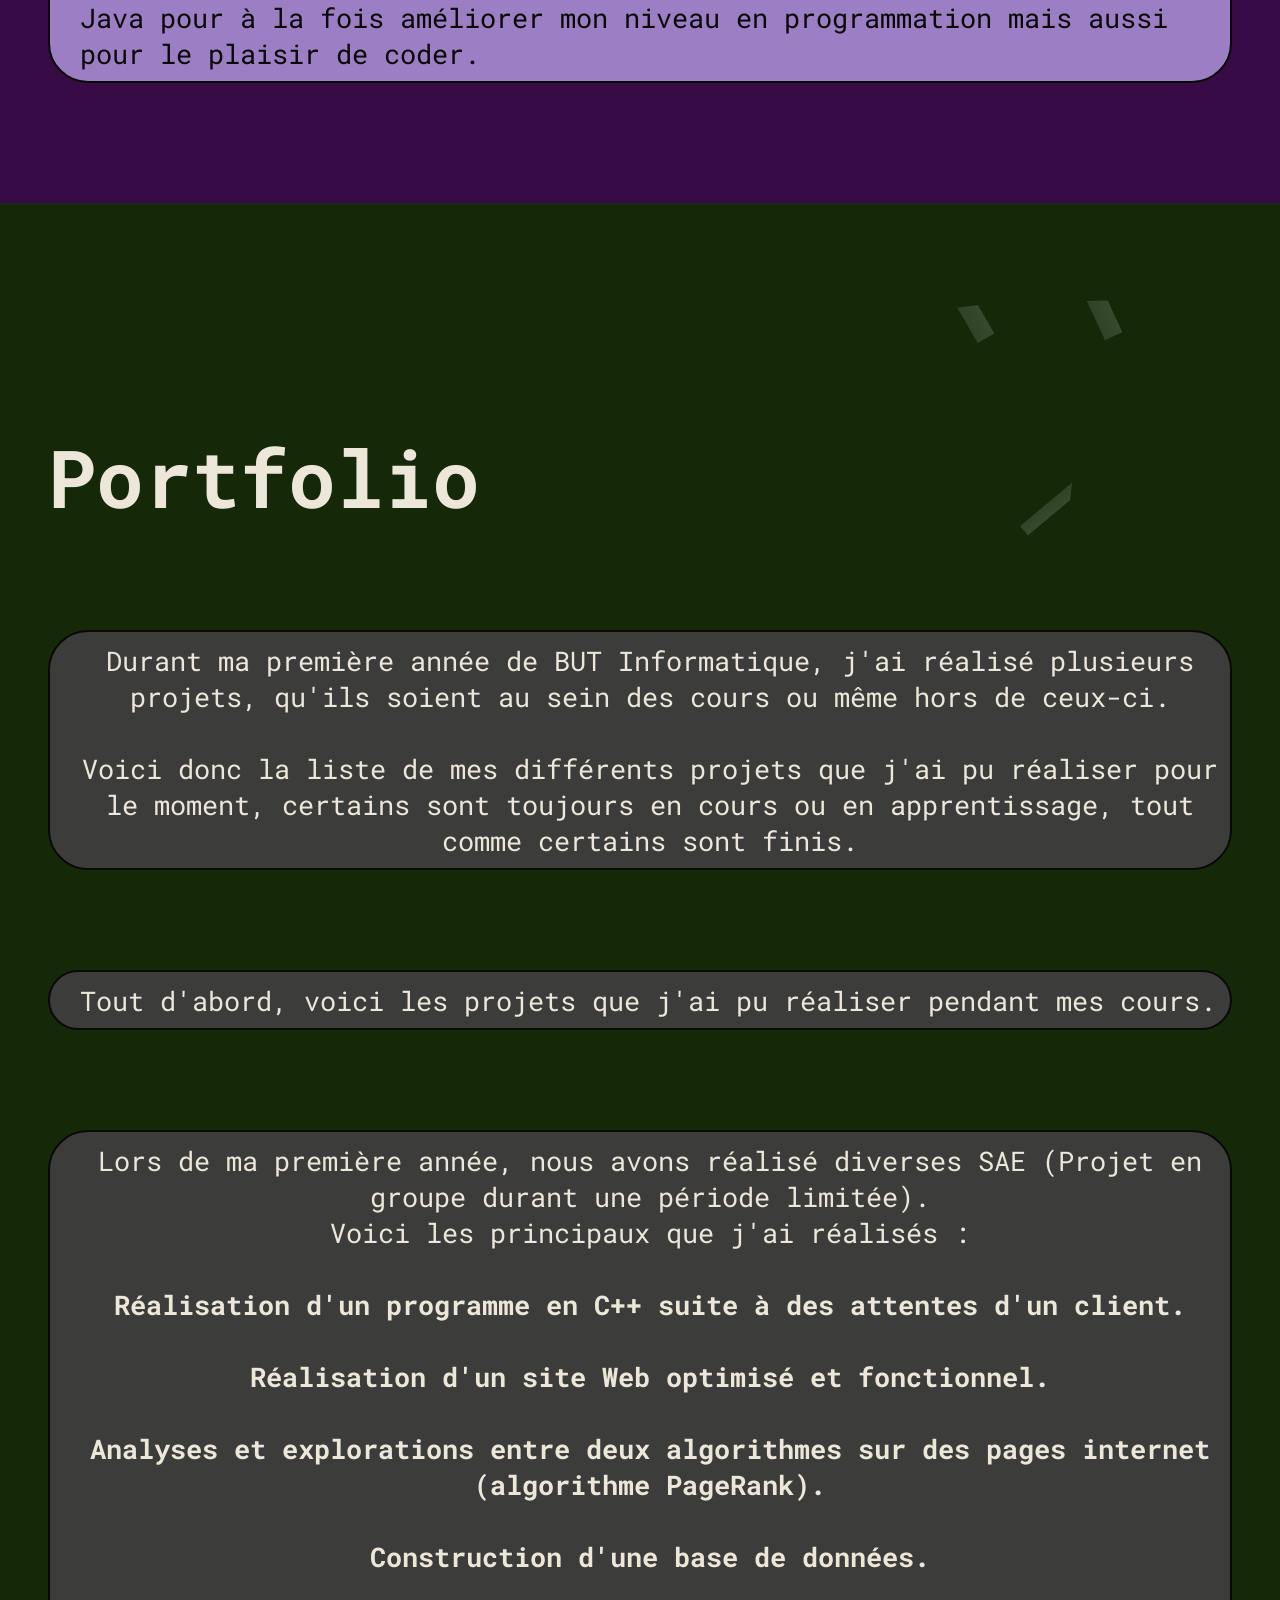
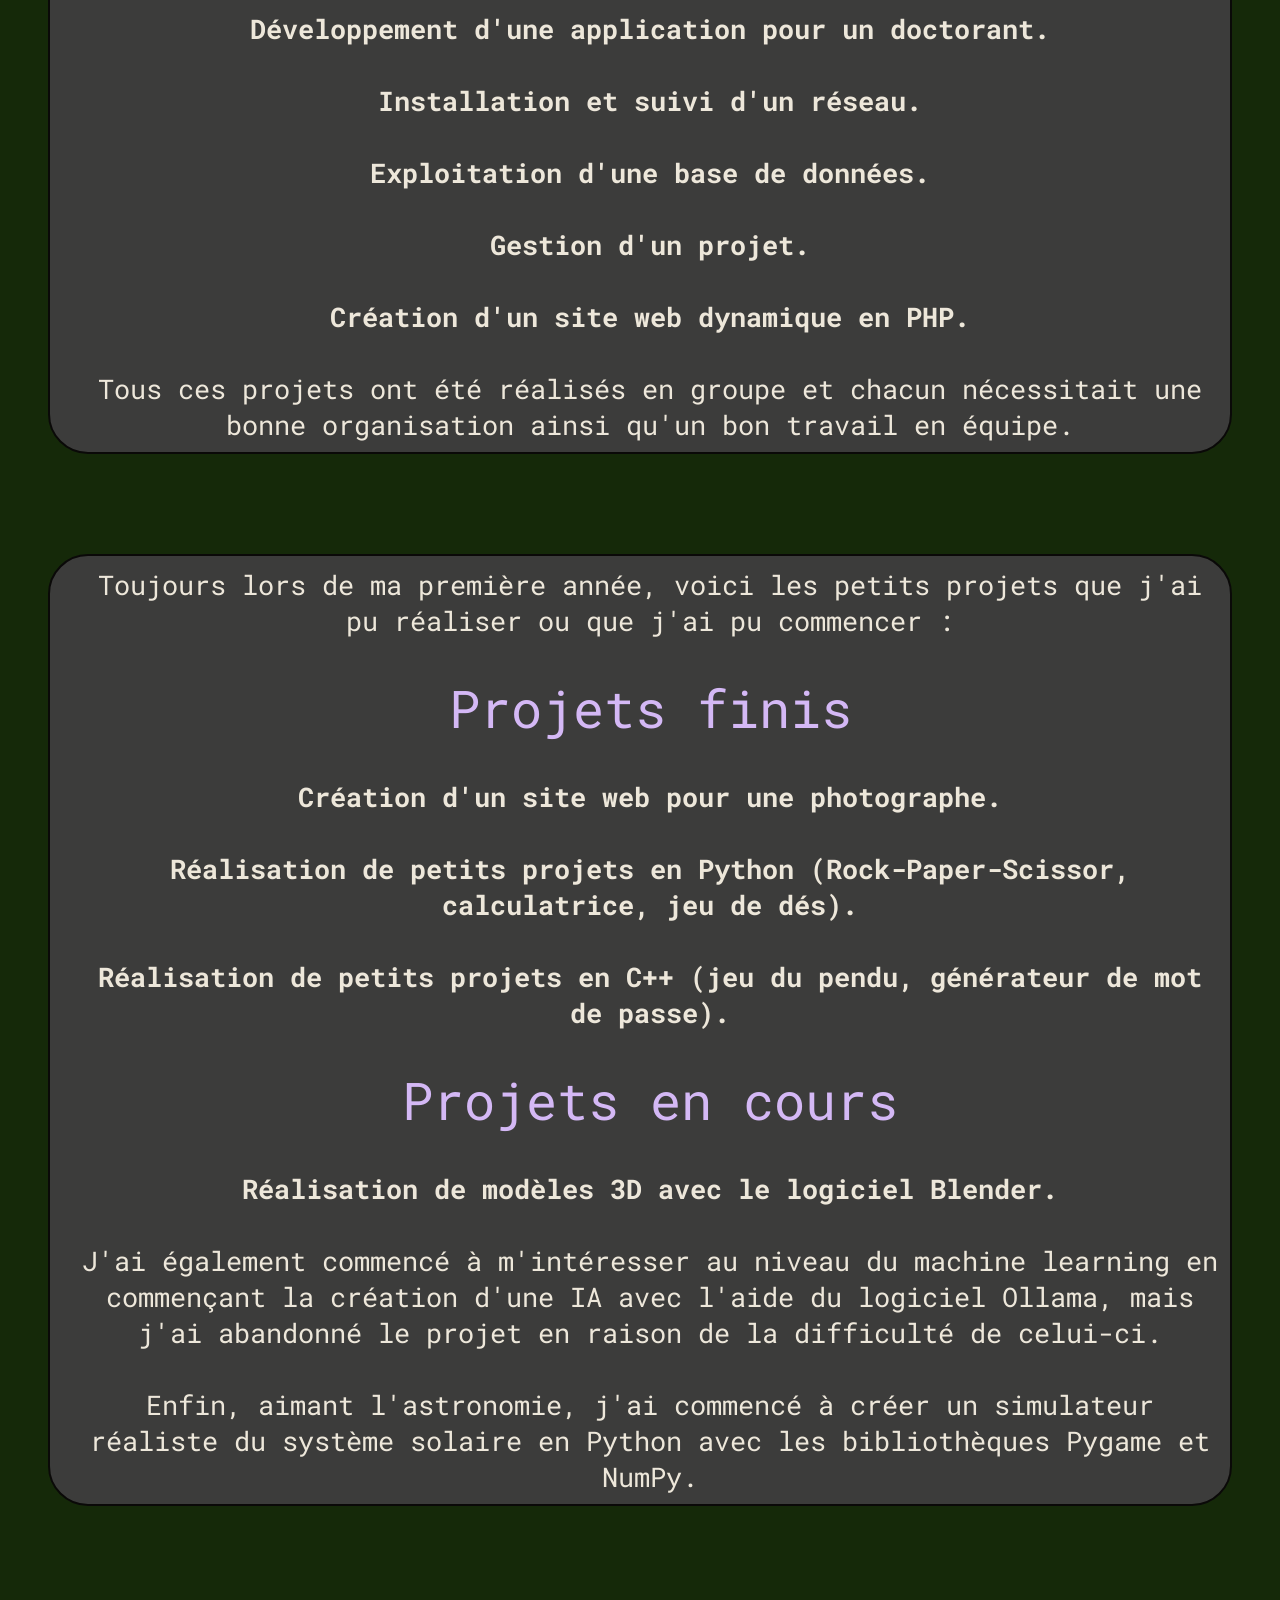
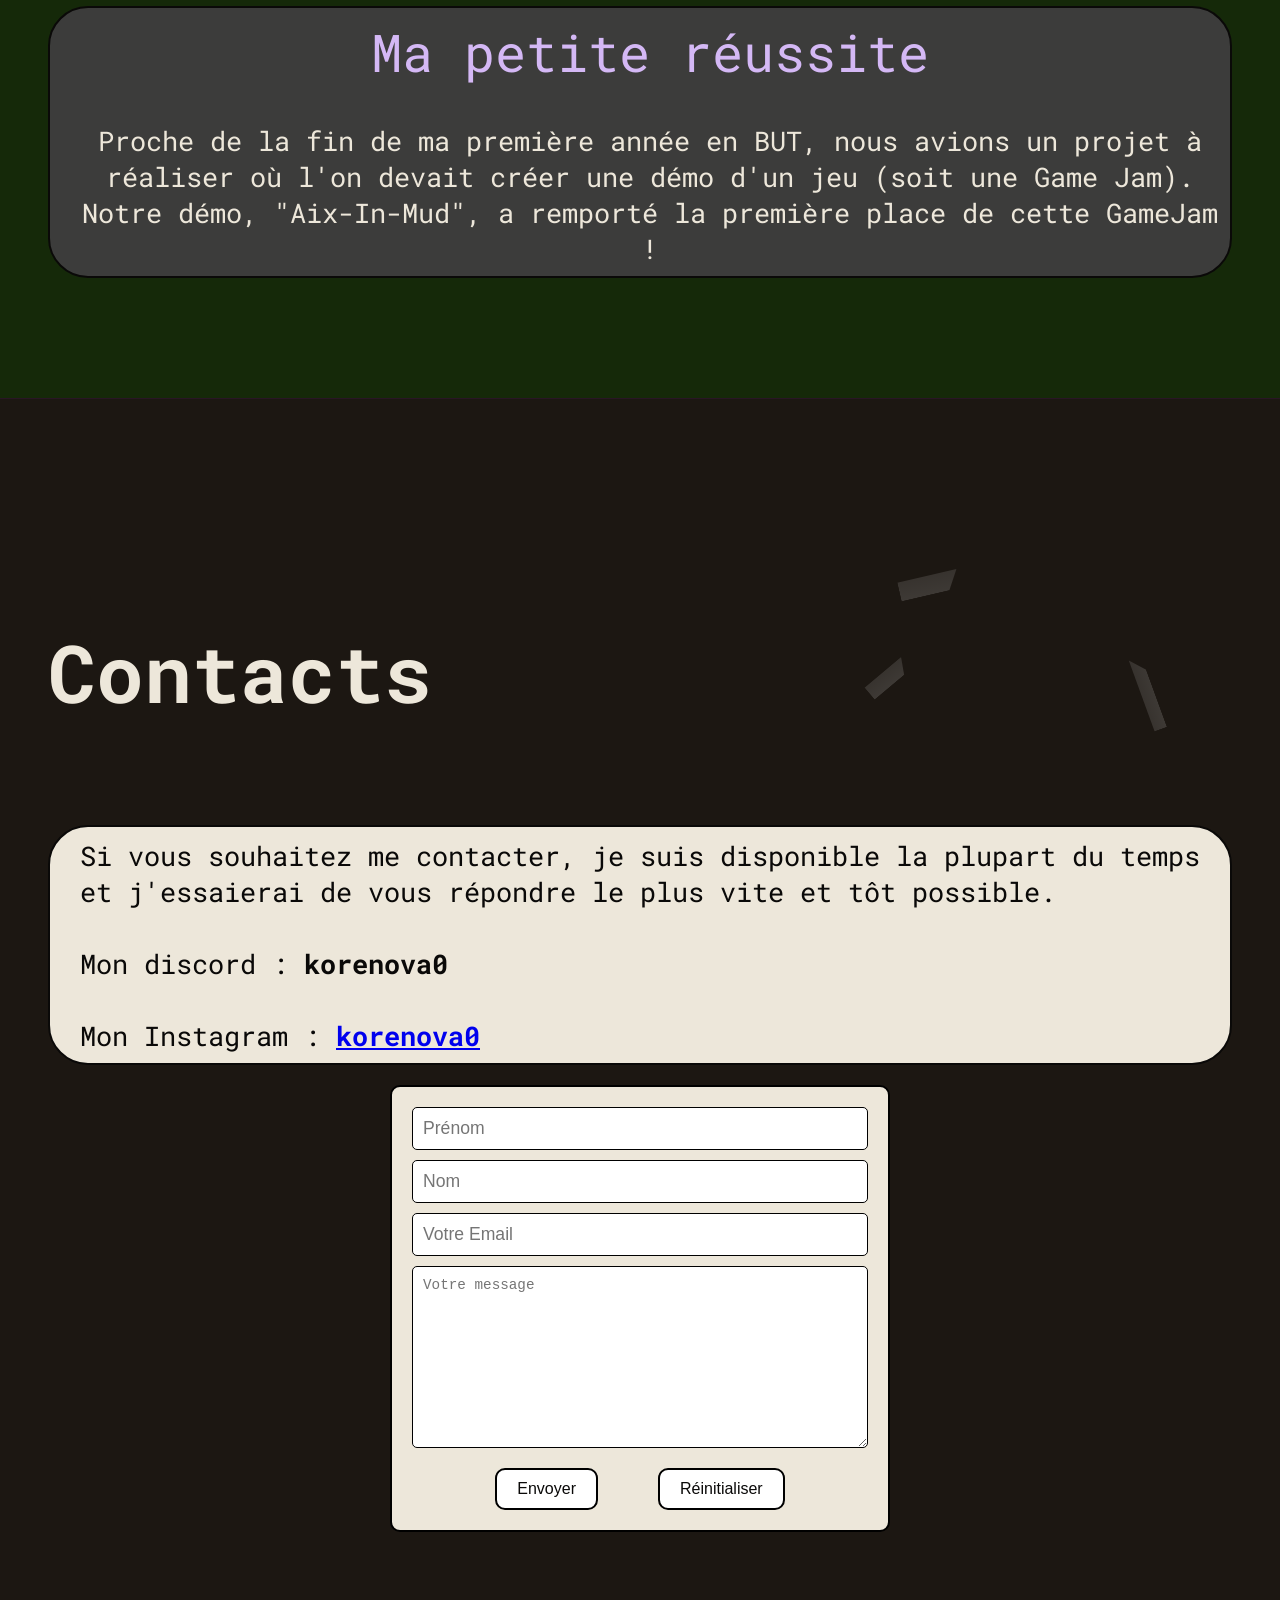
==== commit 3926ea5c: "Revise Passion section text for improved clarity Updated text in the Passion section for clarity and" ====
--- a/index.html
+++ b/index.html
@@ -52,7 +52,7 @@
         <section class="section-passion">
             <div id="Passion"></div>
 
-            <h1 class="sous-titre"> Passion & Loisir </h1>
+            <h1 class="sous-titre"> Passions & Loisirs </h1>
 
             <div class="shard-v2 s1"></div>
             <div class="shard-v2 s2"></div>
@@ -73,9 +73,9 @@
                 <div class="blocText b2">
                     <div class="zone-text">
                         <p>
-                            J'aime tout d'abord les jeux vidéo, pour plusieurs raisons, mais principalement, je dirais que j'aime jouer aux jeux car certains peuvent offrir une belle morale.
-                    
-                            D'autres permettent de faire grandir notre imagination ou notre réflexion.
+                            J'aime les jeux vidéo, pour plusieurs raisons, mais principalement, ceux qui peuvent offrir une belle morale,
+                    
+                            permettent de faire grandir notre imagination ou notre réflexion.
                         </p>
                     </div>
                 </div>
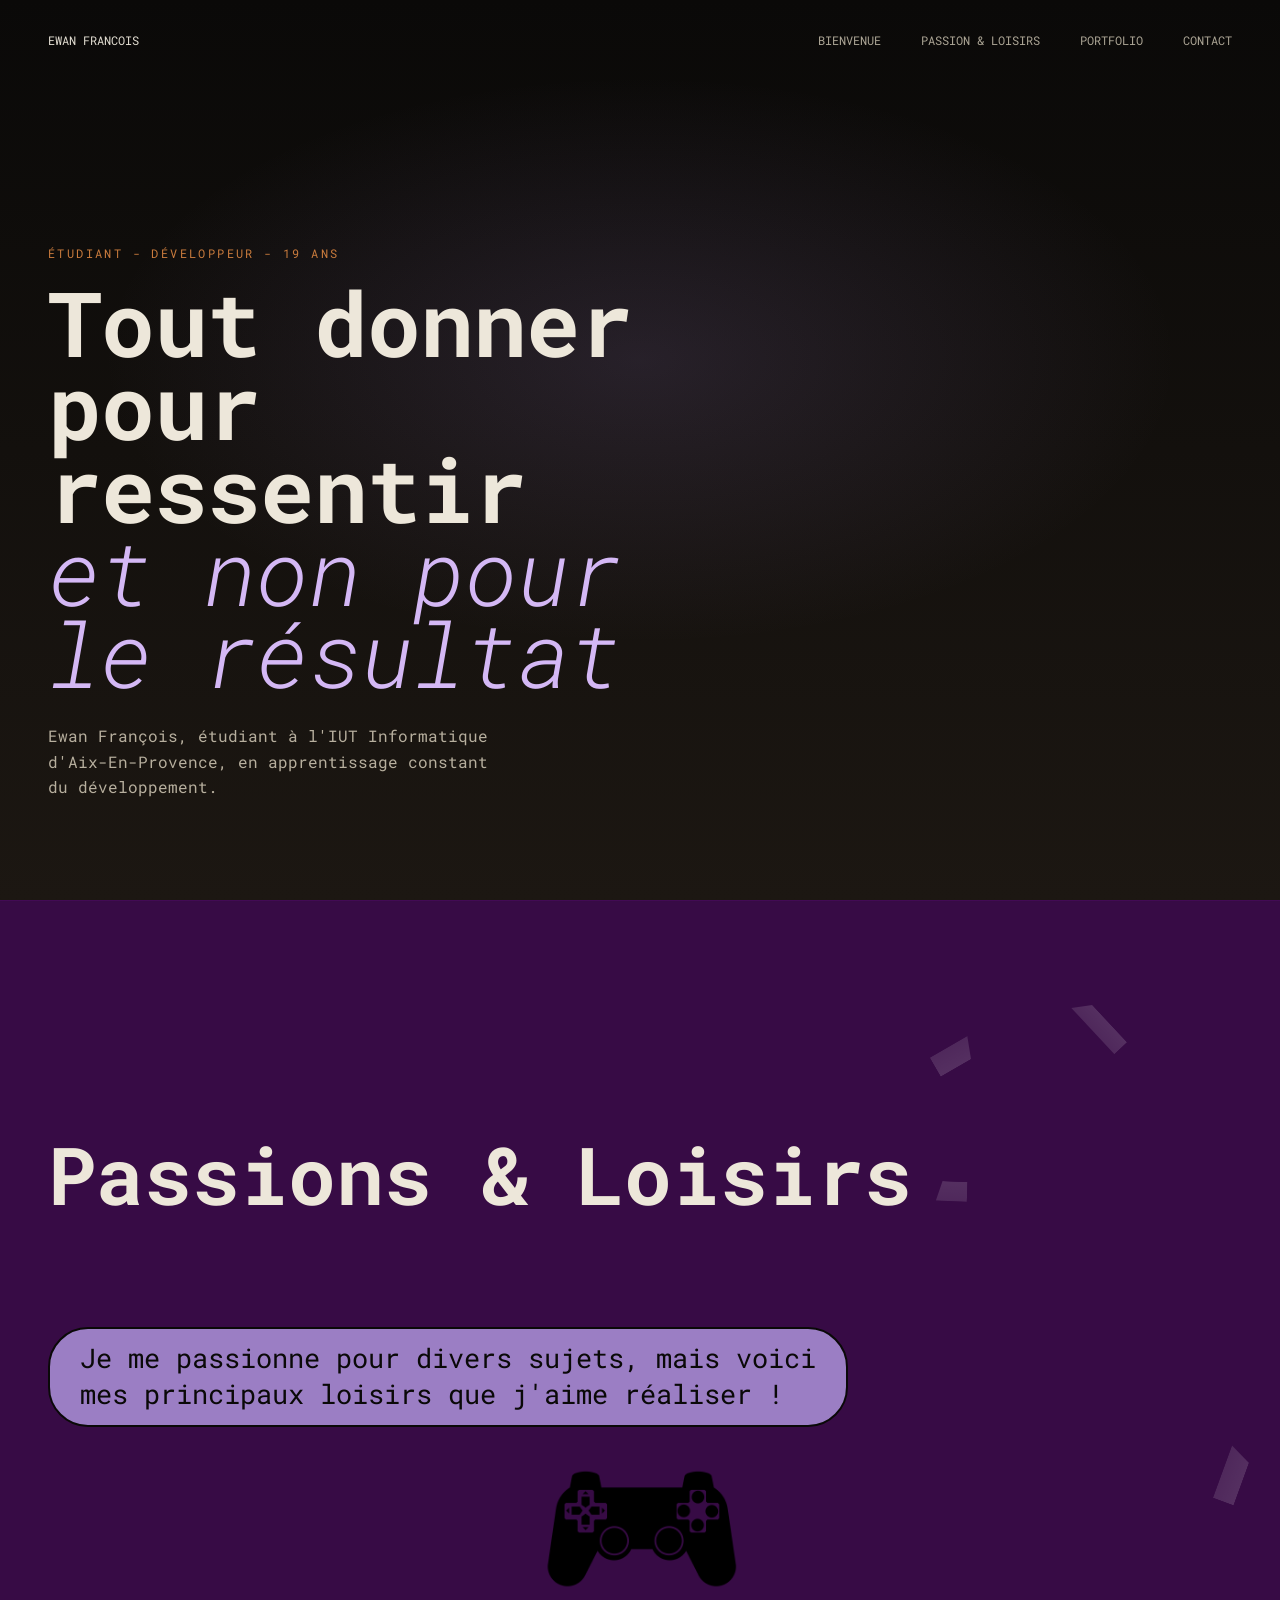
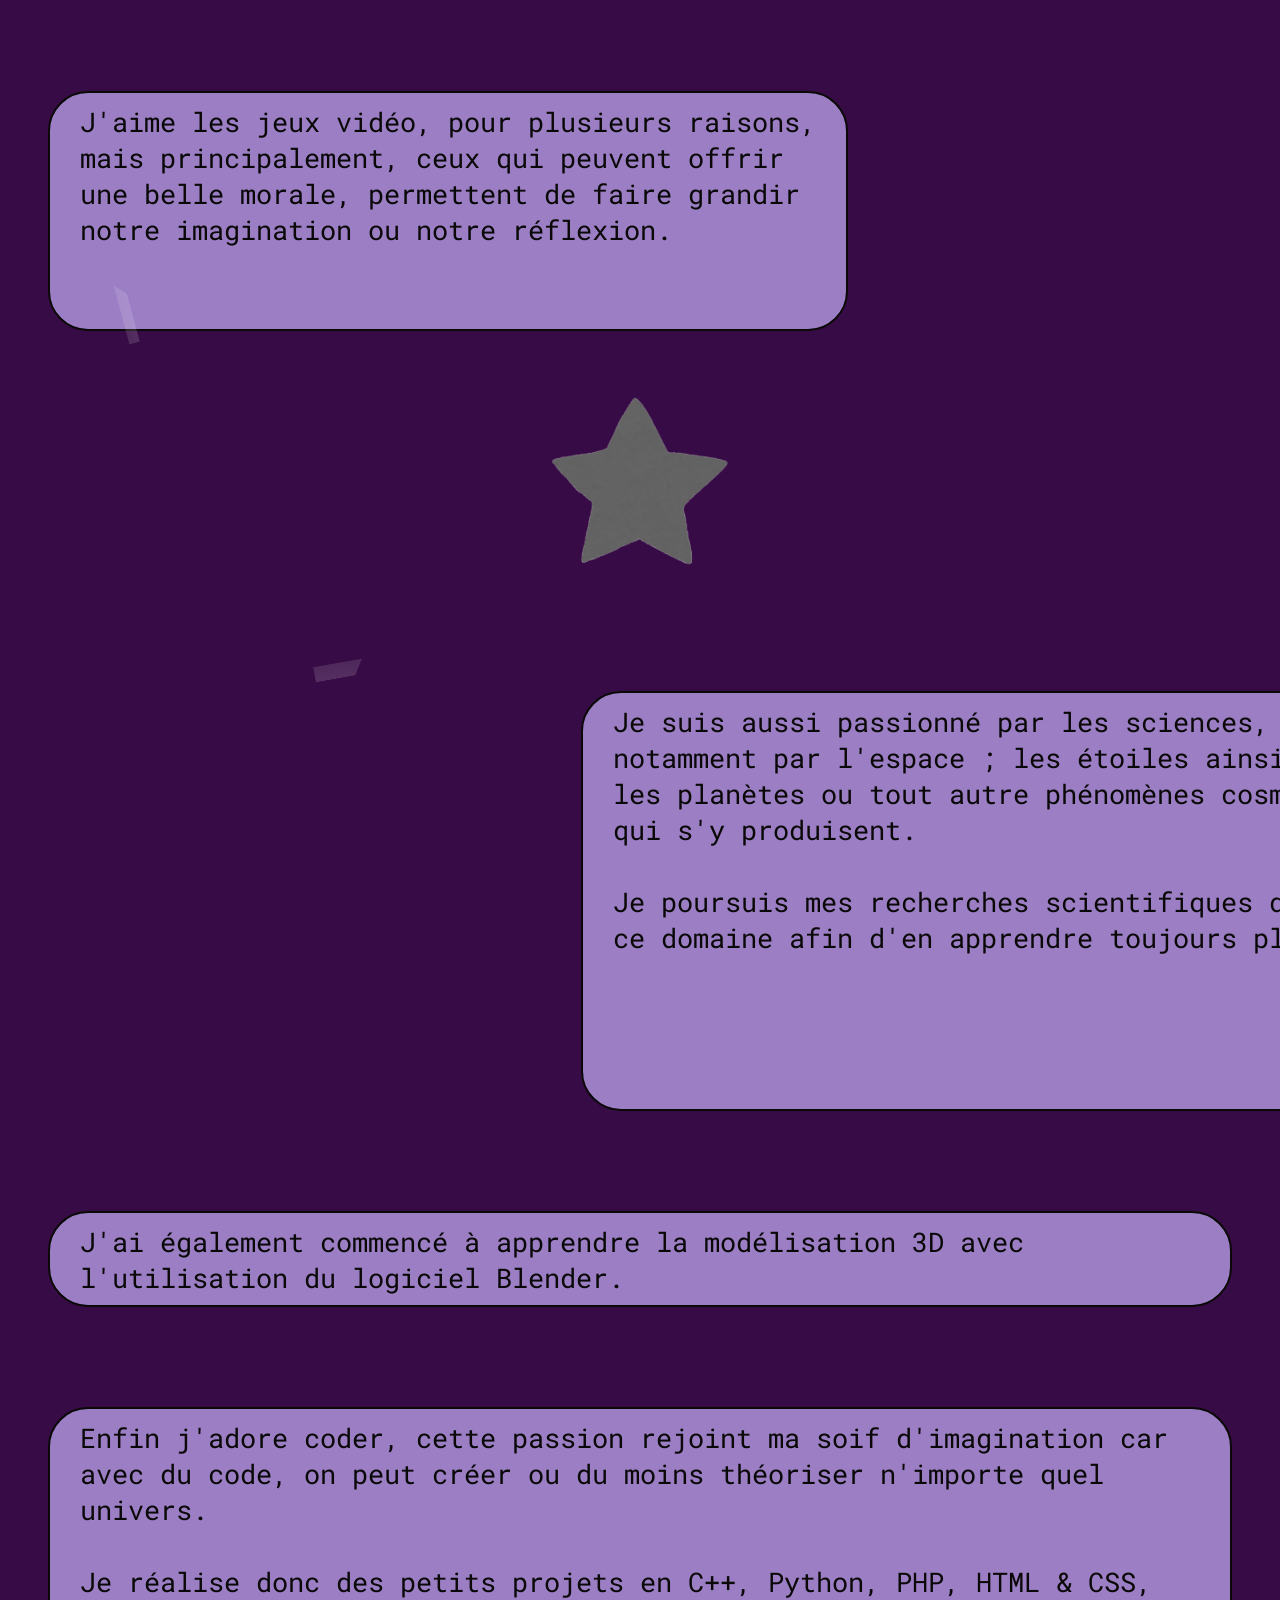
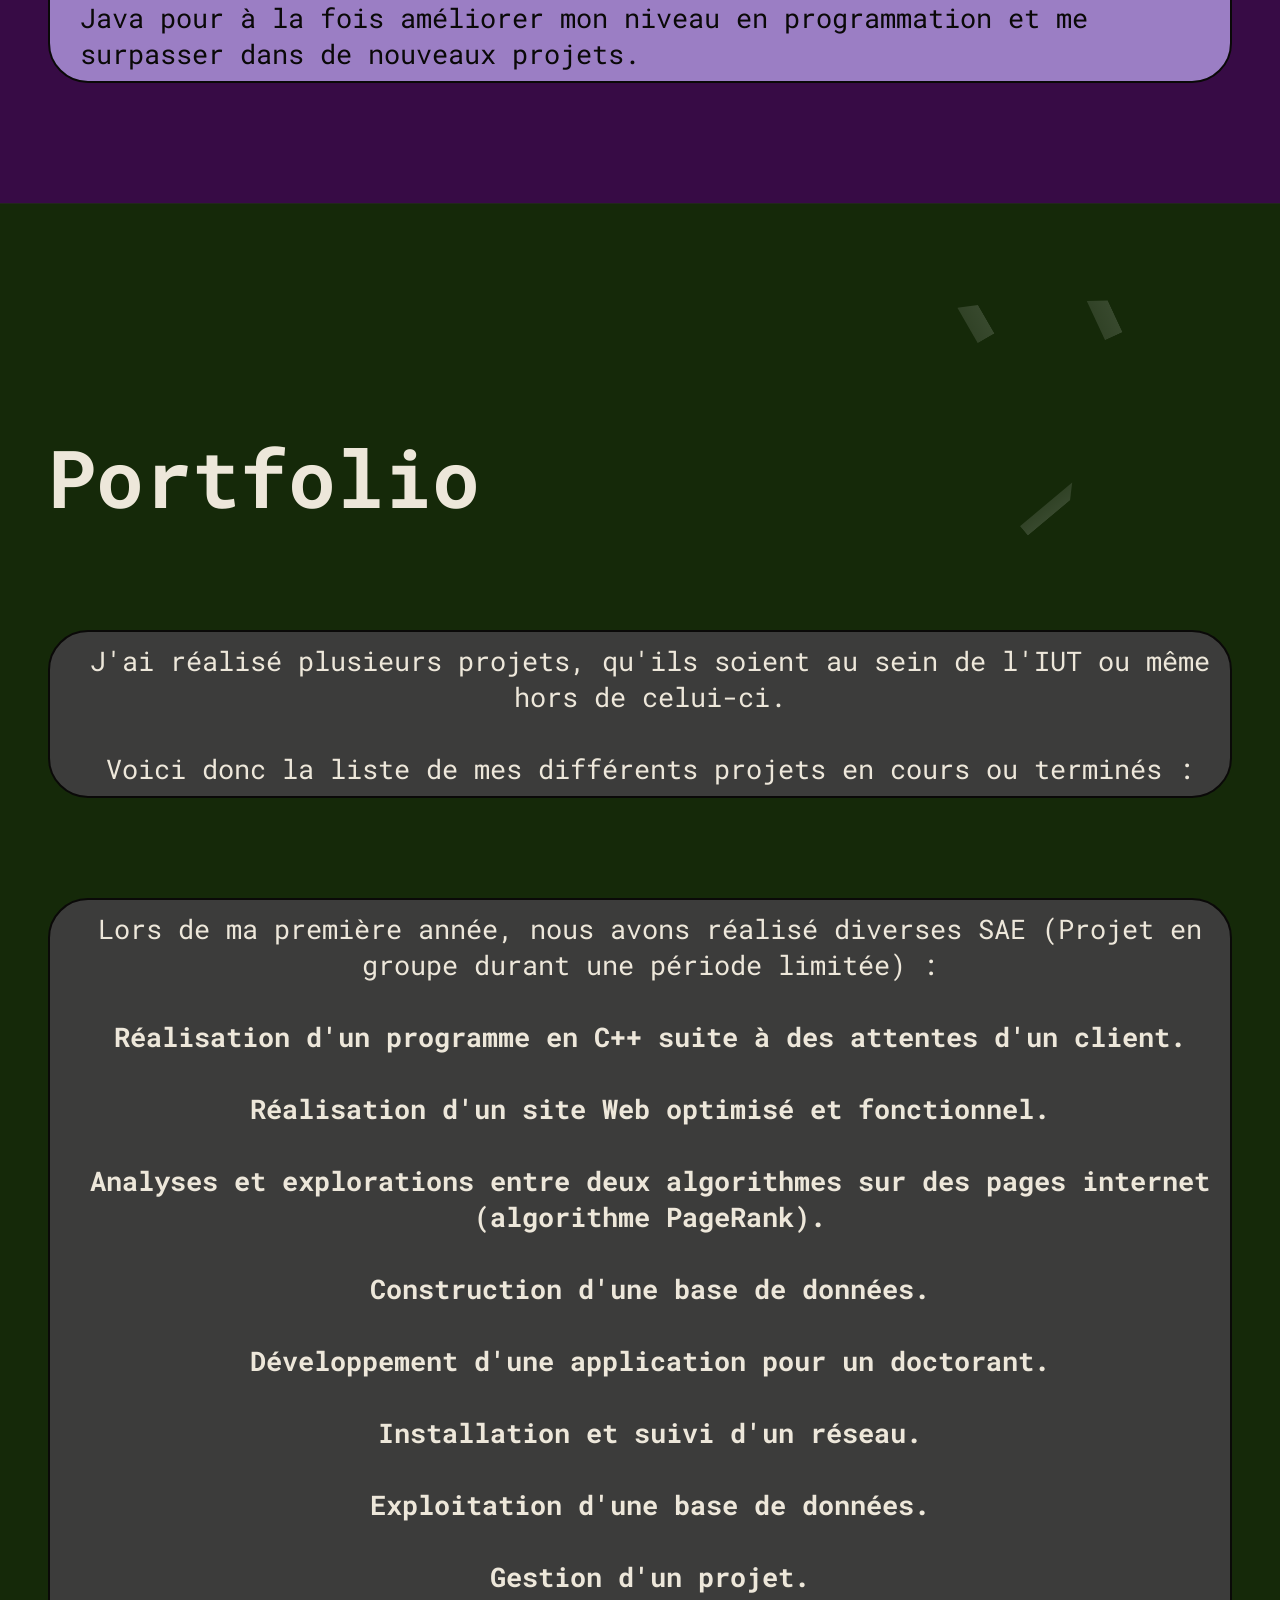
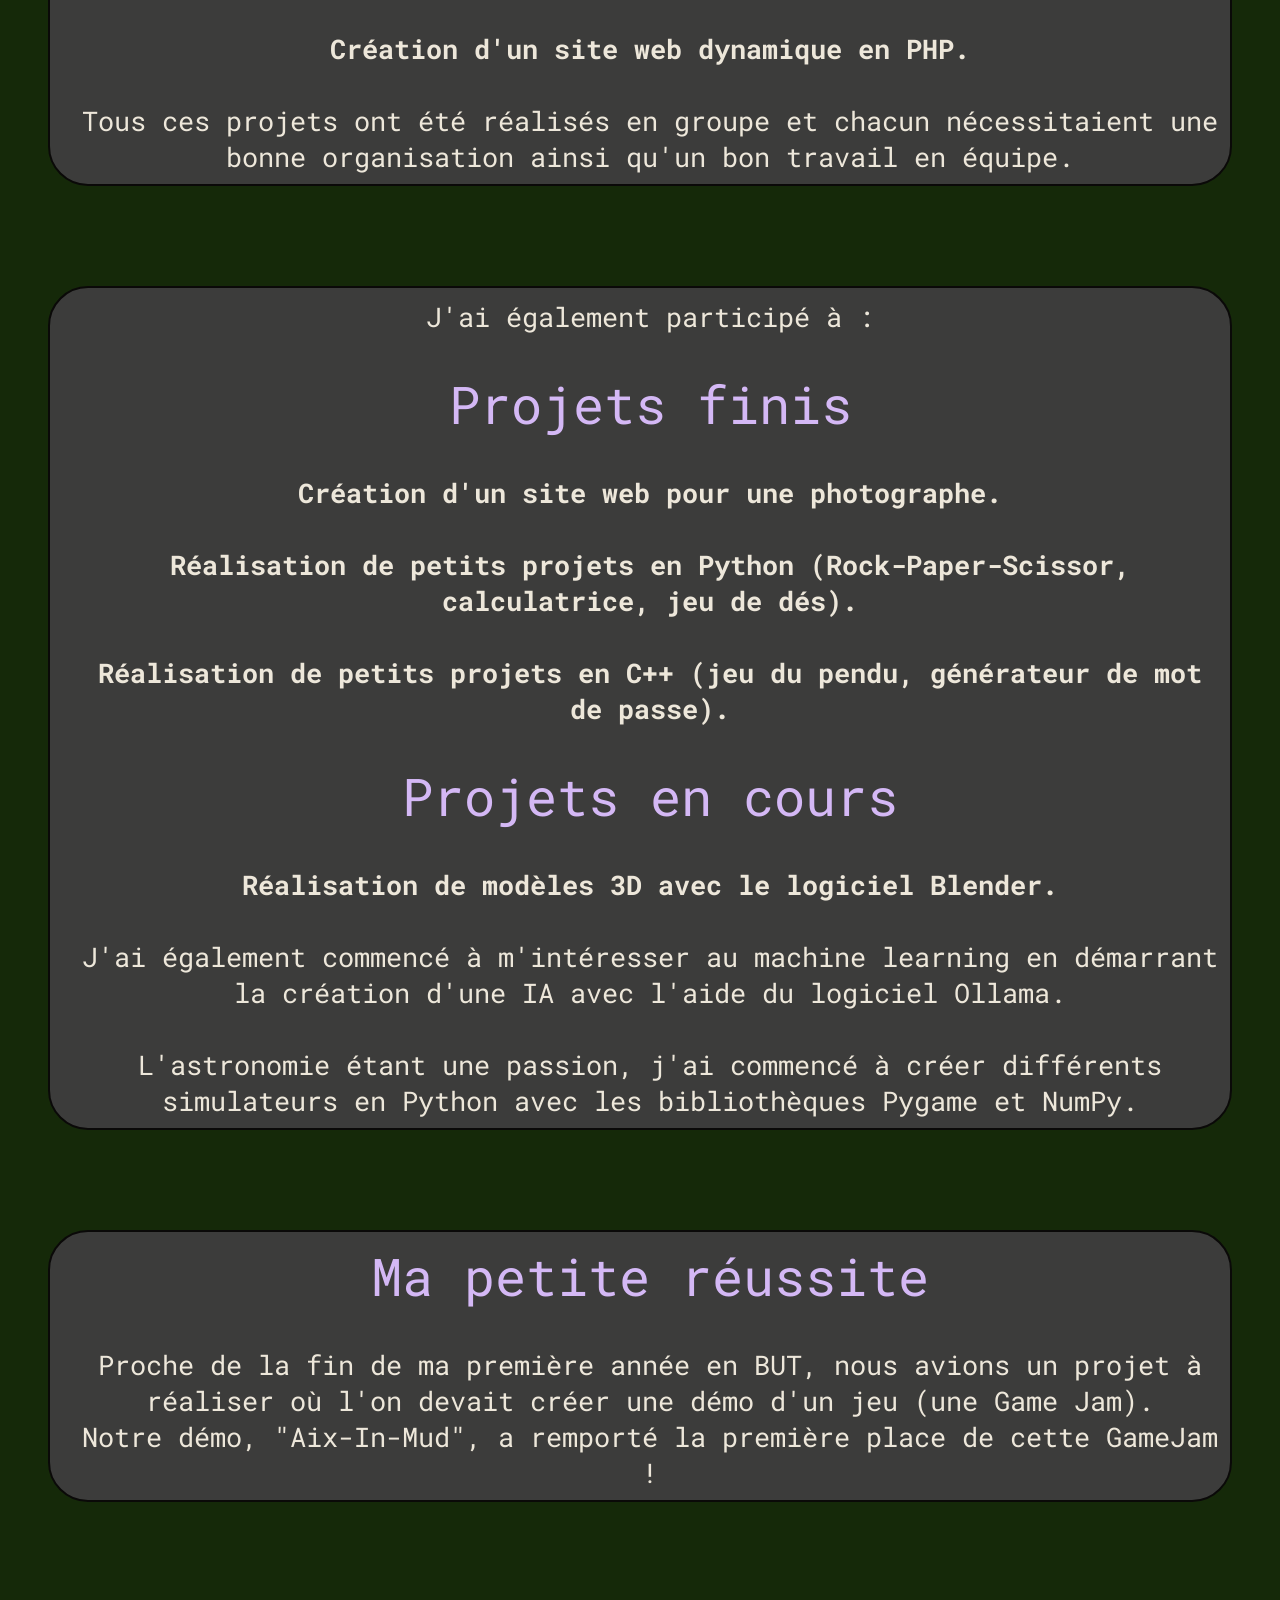
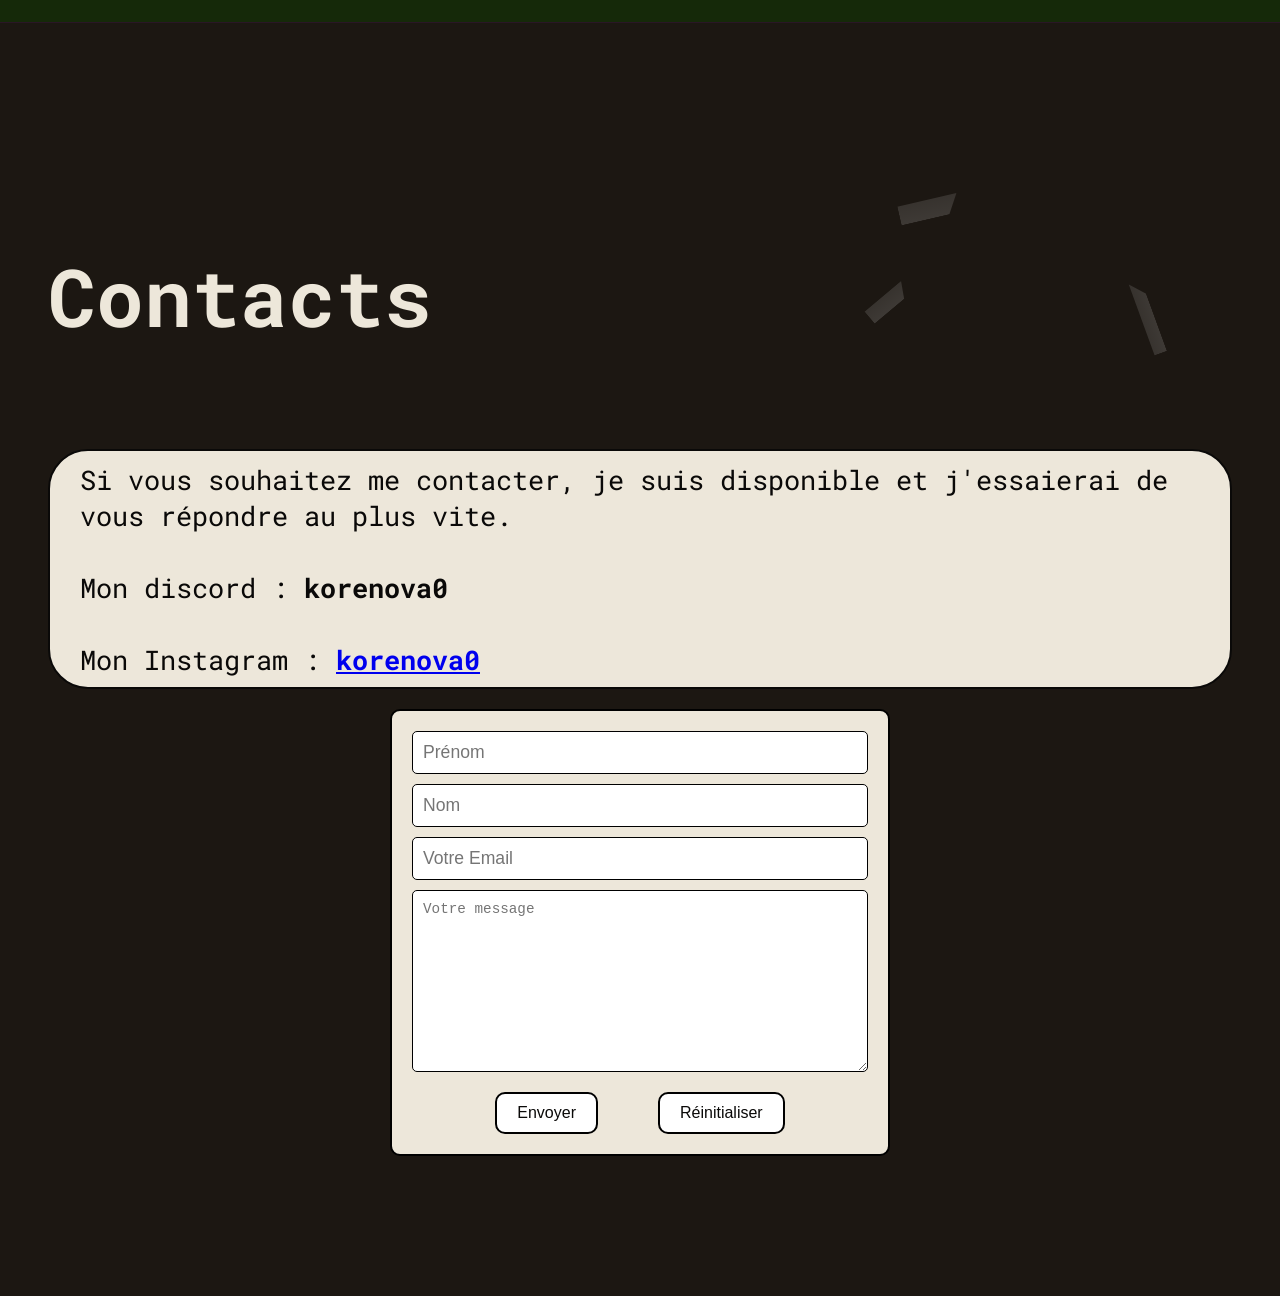
==== commit c21f19e7: "Refine text for clarity and conciseness in index.html Updated various sentences for clarity and conc" ====
--- a/index.html
+++ b/index.html
@@ -89,11 +89,11 @@
                 <div class="blocText b3">
                     <div class="zone-text">
                         <p>
-                            Je suis aussi passionné par les sciences, mais principalement par l'espace ; les étoiles ainsi que les planètes ou même les phénomènes cosmiques qui se produisent, je trouve cela magnifique et ça nous fait réaliser parfois à quel point on peut être petit face à tout cela.
+                            Je suis aussi passionné par les sciences, notamment par l'espace ; les étoiles ainsi que les planètes ou tout autre phénomènes cosmiques qui s'y produisent.
                         
                             <br><br>
 
-                            Je n'ai pas une très grande culture sur ce domaine, mais je m'efforce d'essayer de la grandir dès que je peux.
+                            Je poursuis mes recherches scientifiques dans ce domaine afin d'en apprendre toujours plus.
                         </p>
                     </div>
                 </div>
@@ -101,7 +101,7 @@
                 <div class="blocText b4">
                     <div class="zone-text">
                         <p>
-                            J'ai également commencé à apprendre la modélisation 3D avec l'utilisation du logiciel Blender car je prends particulièrement du plaisir à réaliser cette activité.
+                            J'ai également commencé à apprendre la modélisation 3D avec l'utilisation du logiciel Blender.
                         </p>
                     </div>
                 </div>
@@ -109,11 +109,11 @@
                 <div class="blocText b5">
                     <div class="zone-text">
                         <p>
-                            Enfin j'adore coder, cette passion rejoint un peu ma soif d'imagination car avec du code, on peut créer ou du moins théoriser ce qu'on veut. 
+                            Enfin j'adore coder, cette passion rejoint ma soif d'imagination car avec du code, on peut créer ou du moins théoriser n'importe quel univers. 
                         
                             <br><br>
 
-                            Je réalise donc des petits projets en C++, Python, PHP, HTML & CSS, Java pour à la fois améliorer mon niveau en programmation mais aussi pour le plaisir de coder.
+                            Je réalise donc des petits projets en C++, Python, PHP, HTML & CSS, Java pour à la fois améliorer mon niveau en programmation et me surpasser dans de nouveaux projets.
                         </p>
                     </div>
                 </div>
@@ -134,76 +134,68 @@
              <div class="blocTextPortofolio b6">
                 <div class="zone-text-portofolio">
                     <p>
-                        Durant ma première année de BUT Informatique, j'ai réalisé plusieurs projets, qu'ils soient au sein des cours ou même hors de ceux-ci.
-
-                        <br><br>
-
-                        Voici donc la liste de mes différents projets que j'ai pu réaliser pour le moment, certains sont toujours en cours ou en apprentissage, tout comme certains sont finis.
+                        J'ai réalisé plusieurs projets, qu'ils soient au sein de l'IUT ou même hors de celui-ci.
+
+                        <br><br>
+
+                        Voici donc la liste de mes différents projets en cours ou terminés :
                     </p>
                 </div>
              </div>
 
-             <div class="blocTextPortofolio b7">
-                <div class="zone-text-portofolio">
-                    <p>
-                        Tout d'abord, voici les projets que j'ai pu réaliser pendant mes cours.
+             <div class="blocTextPortofolio b8">
+                <div class="zone-text-portofolio">
+                    <p>
+                        Lors de ma première année, nous avons réalisé diverses SAE (Projet en groupe durant une période limitée) :
+                
+                        <br><br>
+
+                        <span class="bold">Réalisation d'un programme en C++ suite à des attentes d'un client.</span>
+
+                        <br><br>
+
+                        <span class="bold">Réalisation d'un site Web optimisé et fonctionnel.</span>
+
+                        <br><br>
+
+                        <span class="bold">Analyses et explorations entre deux algorithmes sur des pages internet (algorithme PageRank).</span>
+
+                        <br><br>
+
+                        <span class="bold">Construction d'une base de données.</span>
+
+                        <br><br>
+
+                        <span class="bold">Développement d'une application pour un doctorant.</span>
+
+                        <br><br>
+
+                        <span class="bold">Installation et suivi d'un réseau.</span>
+
+                        <br><br>
+
+                        <span class="bold">Exploitation d'une base de données.</span>
+
+                        <br><br>
+
+                        <span class="bold">Gestion d'un projet.</span>
+
+                        <br><br>
+
+                        <span class="bold">Création d'un site web dynamique en PHP.</span>
+
+                        <br><br>
+
+                    
+                        Tous ces projets ont été réalisés en groupe et chacun nécessitaient une bonne organisation ainsi qu'un bon travail en équipe.
                     </p>
                 </div>
              </div>
 
-             <div class="blocTextPortofolio b8">
-                <div class="zone-text-portofolio">
-                    <p>
-                        Lors de ma première année, nous avons réalisé diverses SAE (Projet en groupe durant une période limitée). <br> Voici les principaux que j'ai réalisés :
-                
-                        <br><br>
-
-                        <span class="bold">Réalisation d'un programme en C++ suite à des attentes d'un client.</span>
-
-                        <br><br>
-
-                        <span class="bold">Réalisation d'un site Web optimisé et fonctionnel.</span>
-
-                        <br><br>
-
-                        <span class="bold">Analyses et explorations entre deux algorithmes sur des pages internet (algorithme PageRank).</span>
-
-                        <br><br>
-
-                        <span class="bold">Construction d'une base de données.</span>
-
-                        <br><br>
-
-                        <span class="bold">Développement d'une application pour un doctorant.</span>
-
-                        <br><br>
-
-                        <span class="bold">Installation et suivi d'un réseau.</span>
-
-                        <br><br>
-
-                        <span class="bold">Exploitation d'une base de données.</span>
-
-                        <br><br>
-
-                        <span class="bold">Gestion d'un projet.</span>
-
-                        <br><br>
-
-                        <span class="bold">Création d'un site web dynamique en PHP.</span>
-
-                        <br><br>
-
-                    
-                        Tous ces projets ont été réalisés en groupe et chacun nécessitait une bonne organisation ainsi qu'un bon travail en équipe.
-                    </p>
-                </div>
-             </div>
-
              <div class="blocTextPortofolio b9">
                 <div class="zone-text-portofolio">
                     <p>
-                        Toujours lors de ma première année, voici les petits projets que j'ai pu réaliser ou que j'ai pu commencer :
+                        J'ai également participé à :
                     
                     
                         <br><br>
@@ -233,11 +225,11 @@
 
                         <br><br>
 
-                        J'ai également commencé à m'intéresser au niveau du machine learning en commençant la création d'une IA avec l'aide du logiciel Ollama, mais j'ai abandonné le projet en raison de la difficulté de celui-ci.
-
-                        <br><br>
-                        
-                        Enfin, aimant l'astronomie, j'ai commencé à créer un simulateur réaliste du système solaire en Python avec les bibliothèques Pygame et NumPy.
+                        J'ai également commencé à m'intéresser au machine learning en démarrant la création d'une IA avec l'aide du logiciel Ollama.
+
+                        <br><br>
+                        
+                        L'astronomie étant une passion, j'ai commencé à créer différents simulateurs en Python avec les bibliothèques Pygame et NumPy.
                     </p>
                 </div>
             </div>
@@ -249,7 +241,7 @@
 
                         <br><br>
 
-                        Proche de la fin de ma première année en BUT, nous avions un projet à réaliser où l'on devait créer une démo d'un jeu (soit une Game Jam).
+                        Proche de la fin de ma première année en BUT, nous avions un projet à réaliser où l'on devait créer une démo d'un jeu (une Game Jam).
                         
                         <br>
 
@@ -274,7 +266,7 @@
             <div class="blocTextContact">
                 <div class="zone-text">
                     <p>
-                        Si vous souhaitez me contacter, je suis disponible la plupart du temps et j'essaierai de vous répondre le plus vite et tôt possible.
+                        Si vous souhaitez me contacter, je suis disponible et j'essaierai de vous répondre au plus vite.
 
                         <br><br>
 
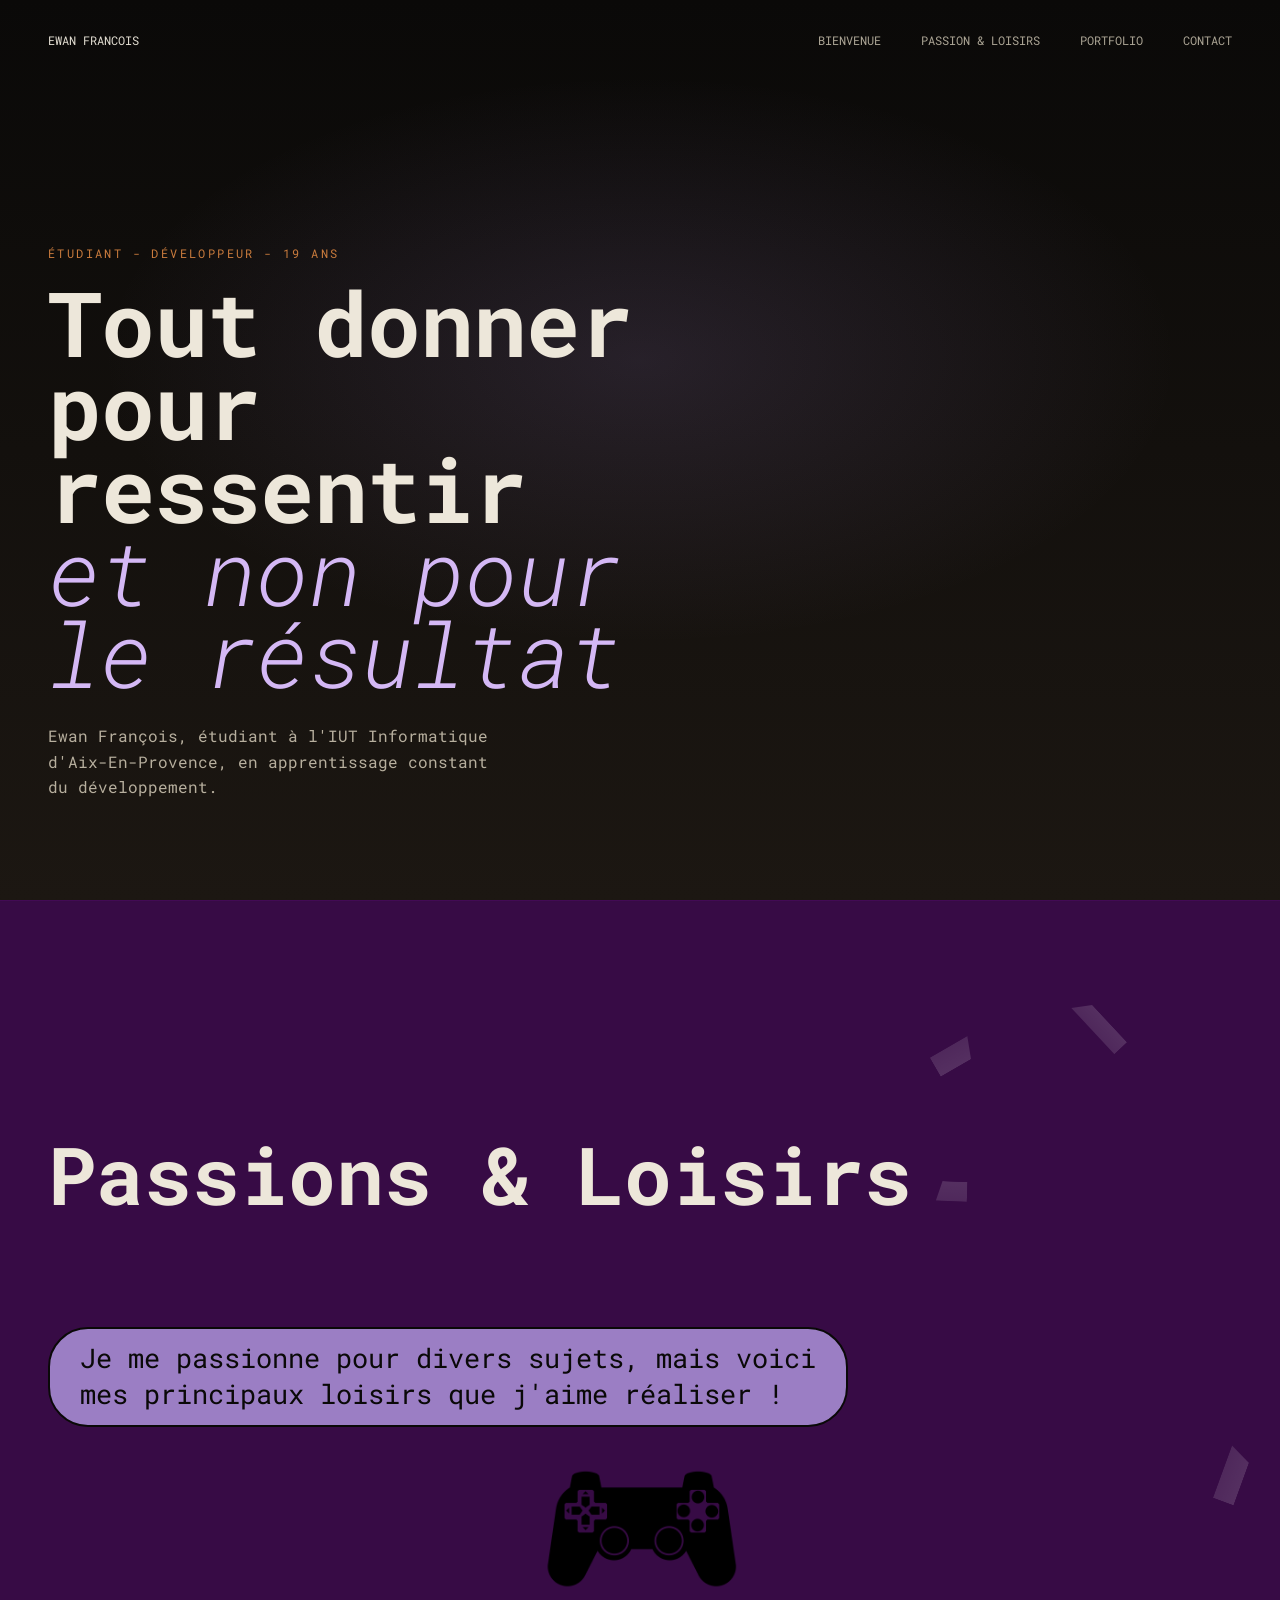
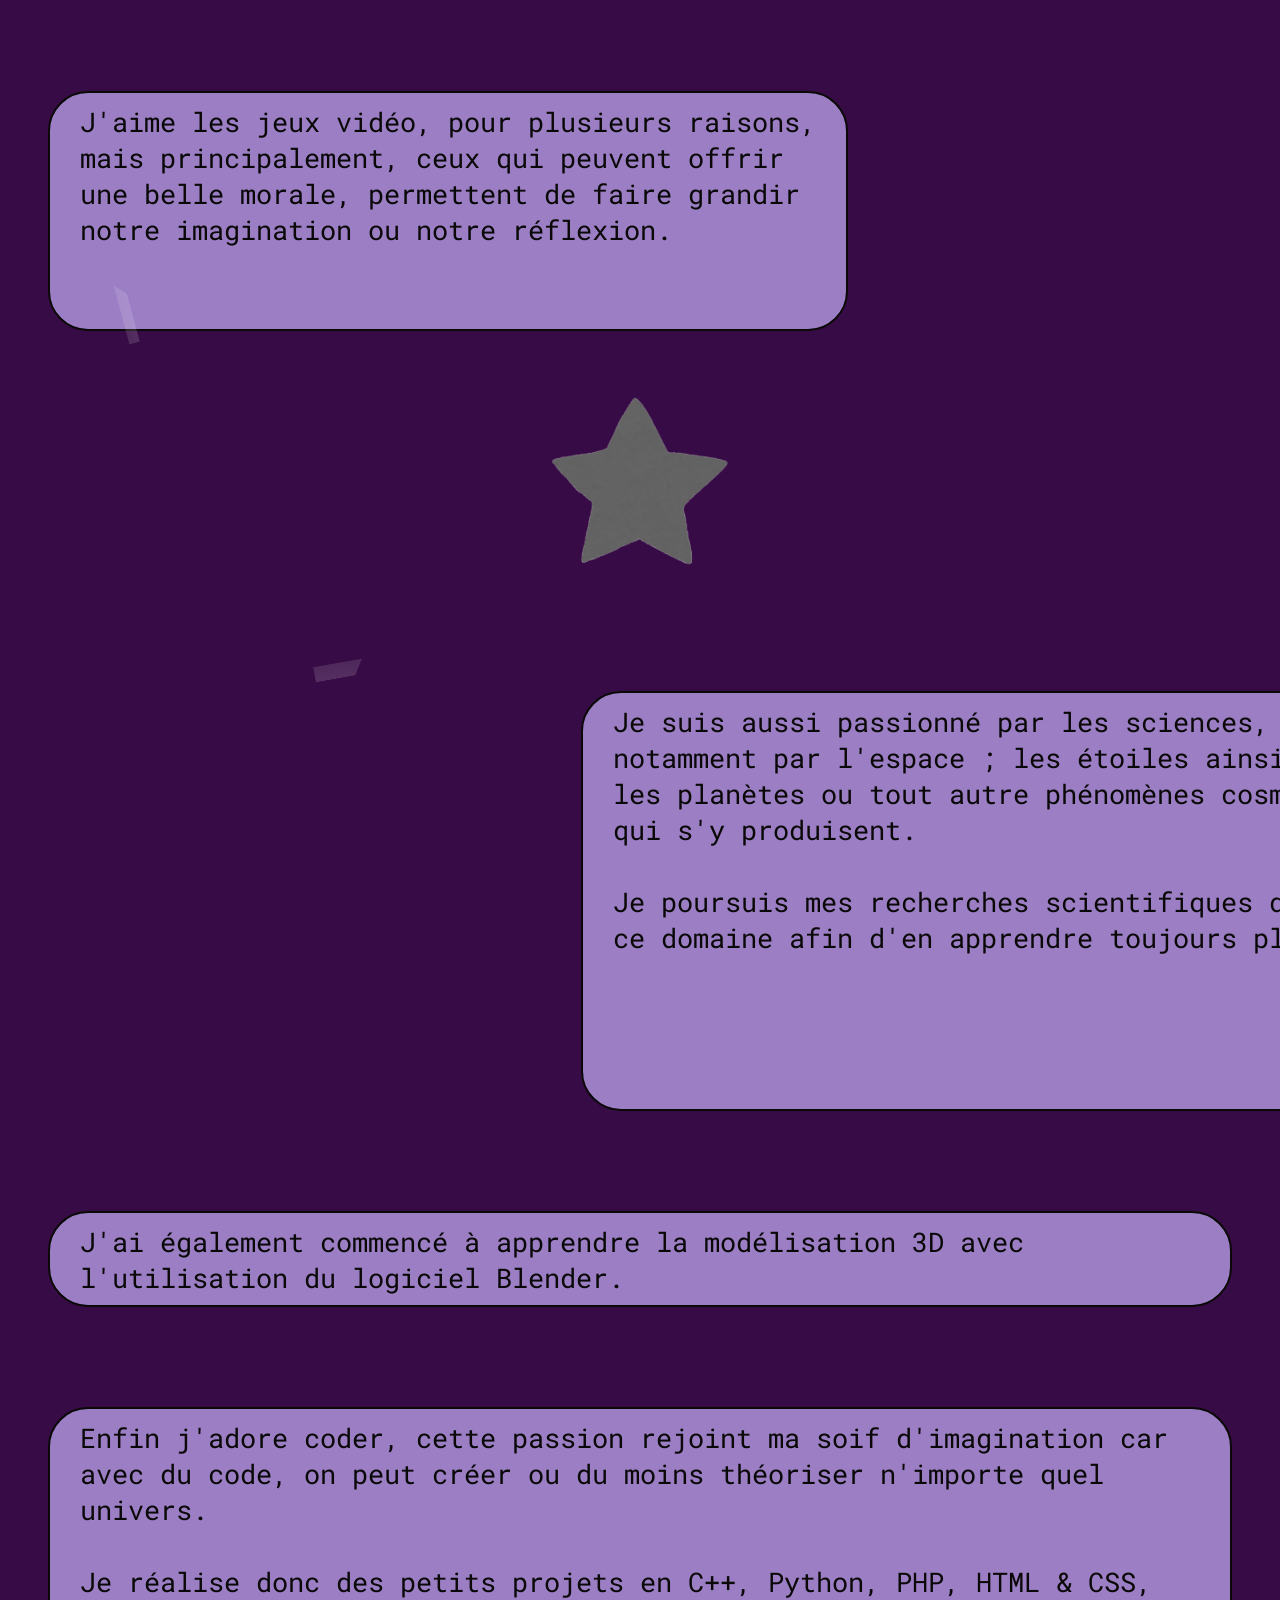
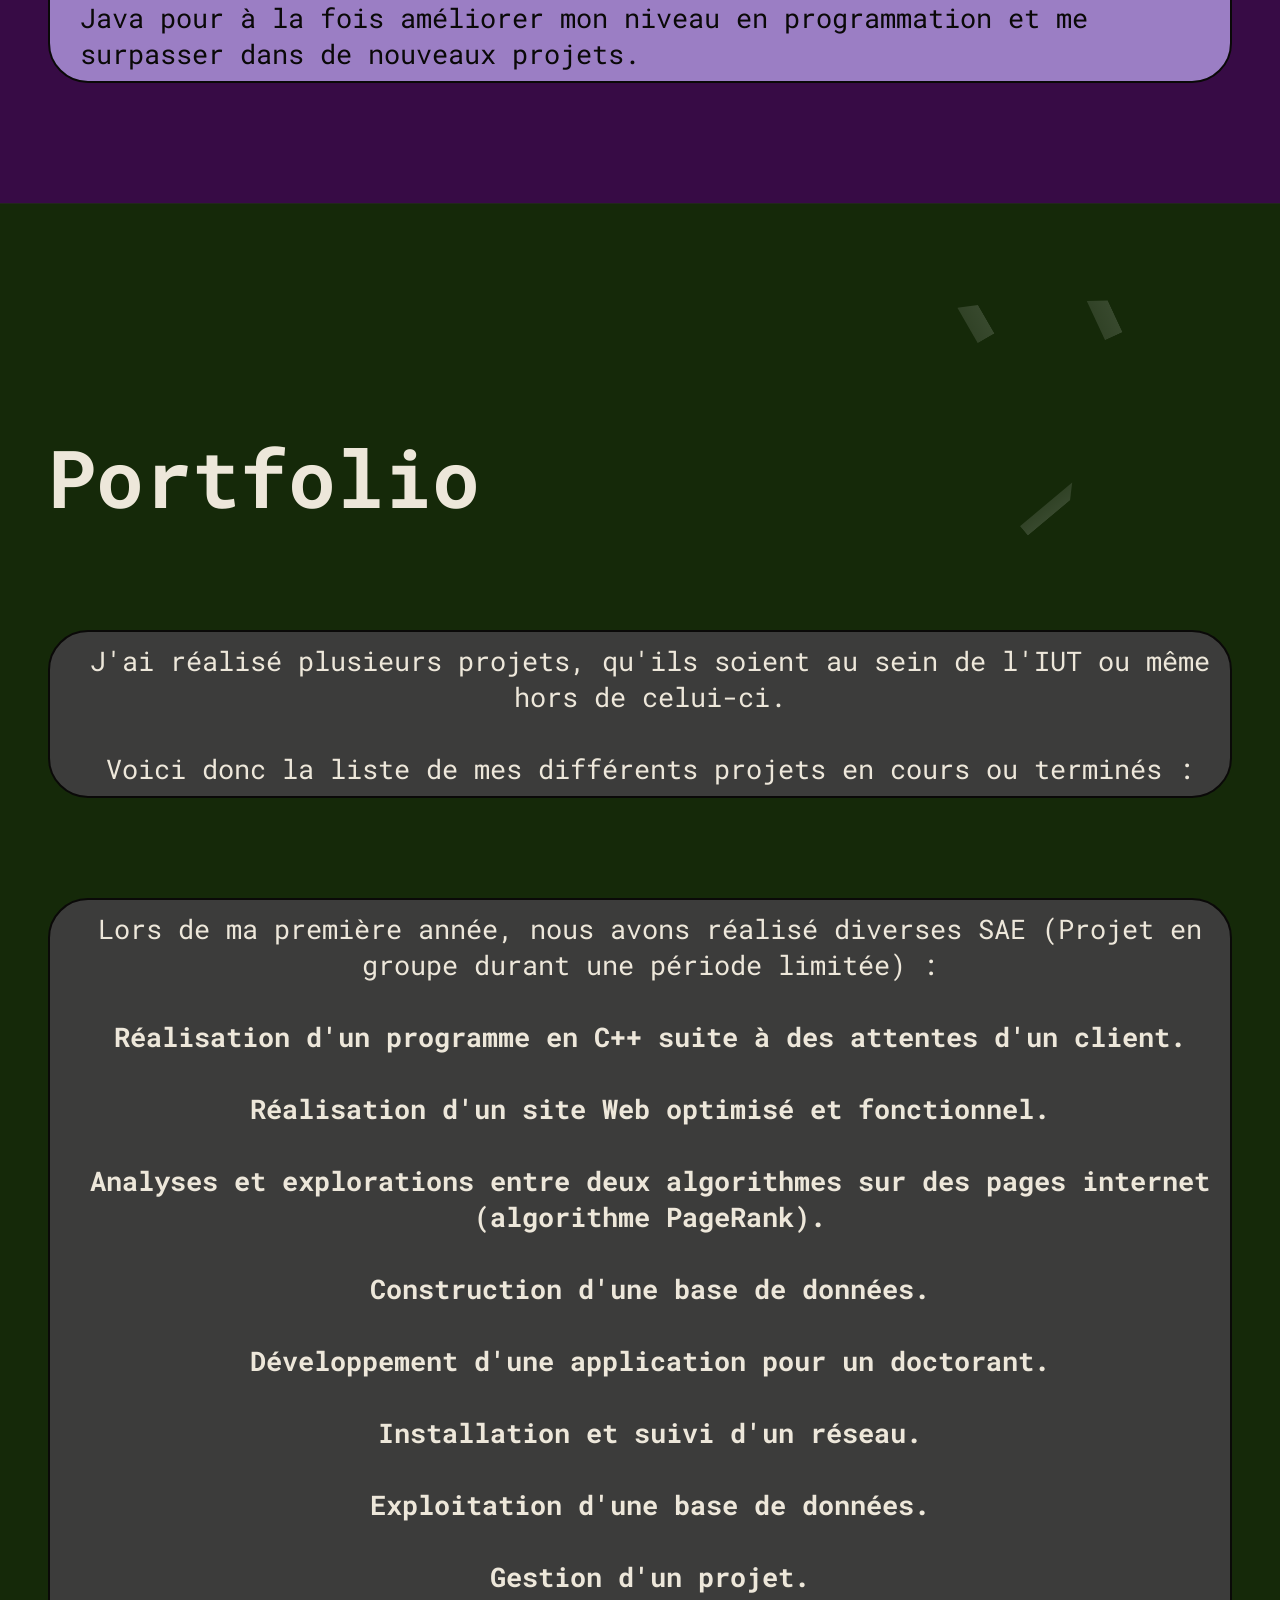
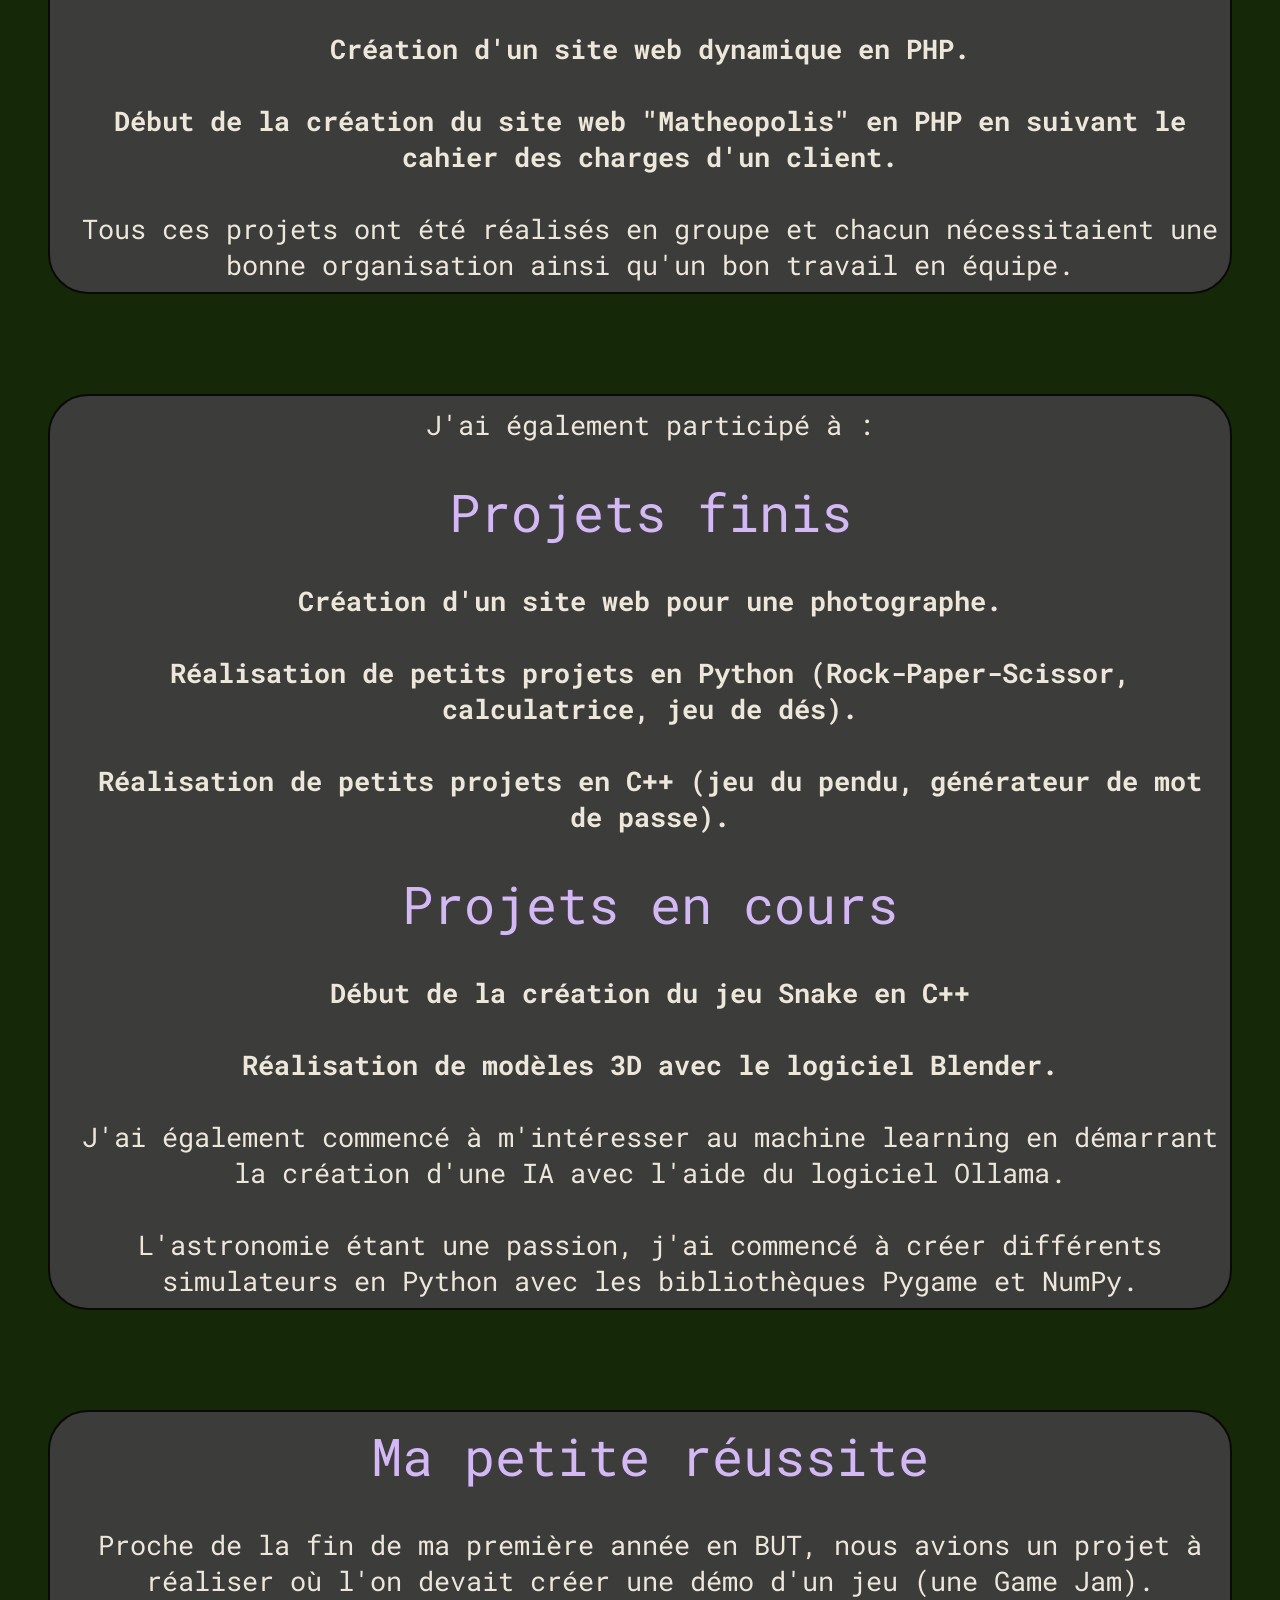
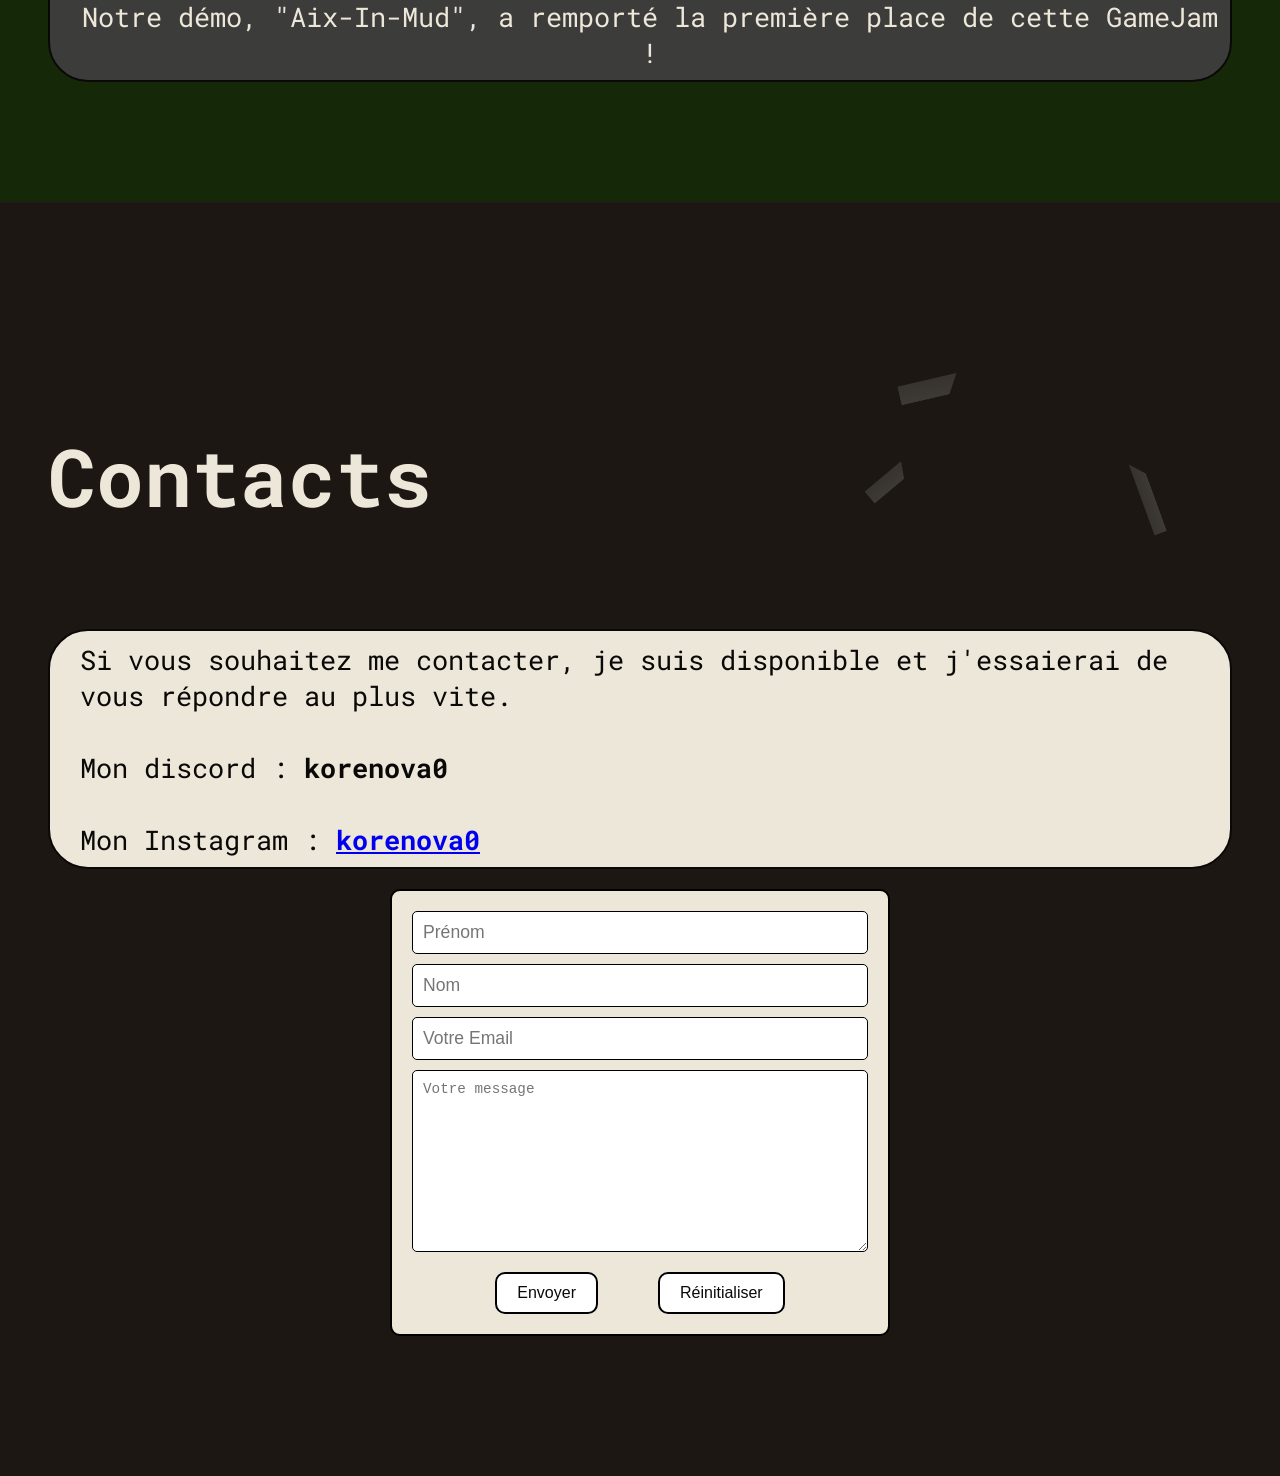
==== commit 7afc1aa2: "Update project descriptions in index.html Added project descriptions for 'Matheopolis' and 'Snake' i" ====
--- a/index.html
+++ b/index.html
@@ -186,7 +186,10 @@
 
                         <br><br>
 
-                    
+                        <span class="bold">Début de la création du site web "Matheopolis" en PHP en suivant le cahier des charges d'un client.</span>
+
+                        <br><br>
+
                         Tous ces projets ont été réalisés en groupe et chacun nécessitaient une bonne organisation ainsi qu'un bon travail en équipe.
                     </p>
                 </div>
@@ -196,8 +199,7 @@
                 <div class="zone-text-portofolio">
                     <p>
                         J'ai également participé à :
-                    
-                    
+                                        
                         <br><br>
 
                         <span class="zone-mini-titre">Projets finis</span>
@@ -218,6 +220,10 @@
                         
 
                         <span class="zone-mini-titre">Projets en cours</span>
+
+                        <br><br>
+                        
+                        <span class="bold">Début de la création du jeu Snake en C++</span>
                     
                         <br><br>
 
